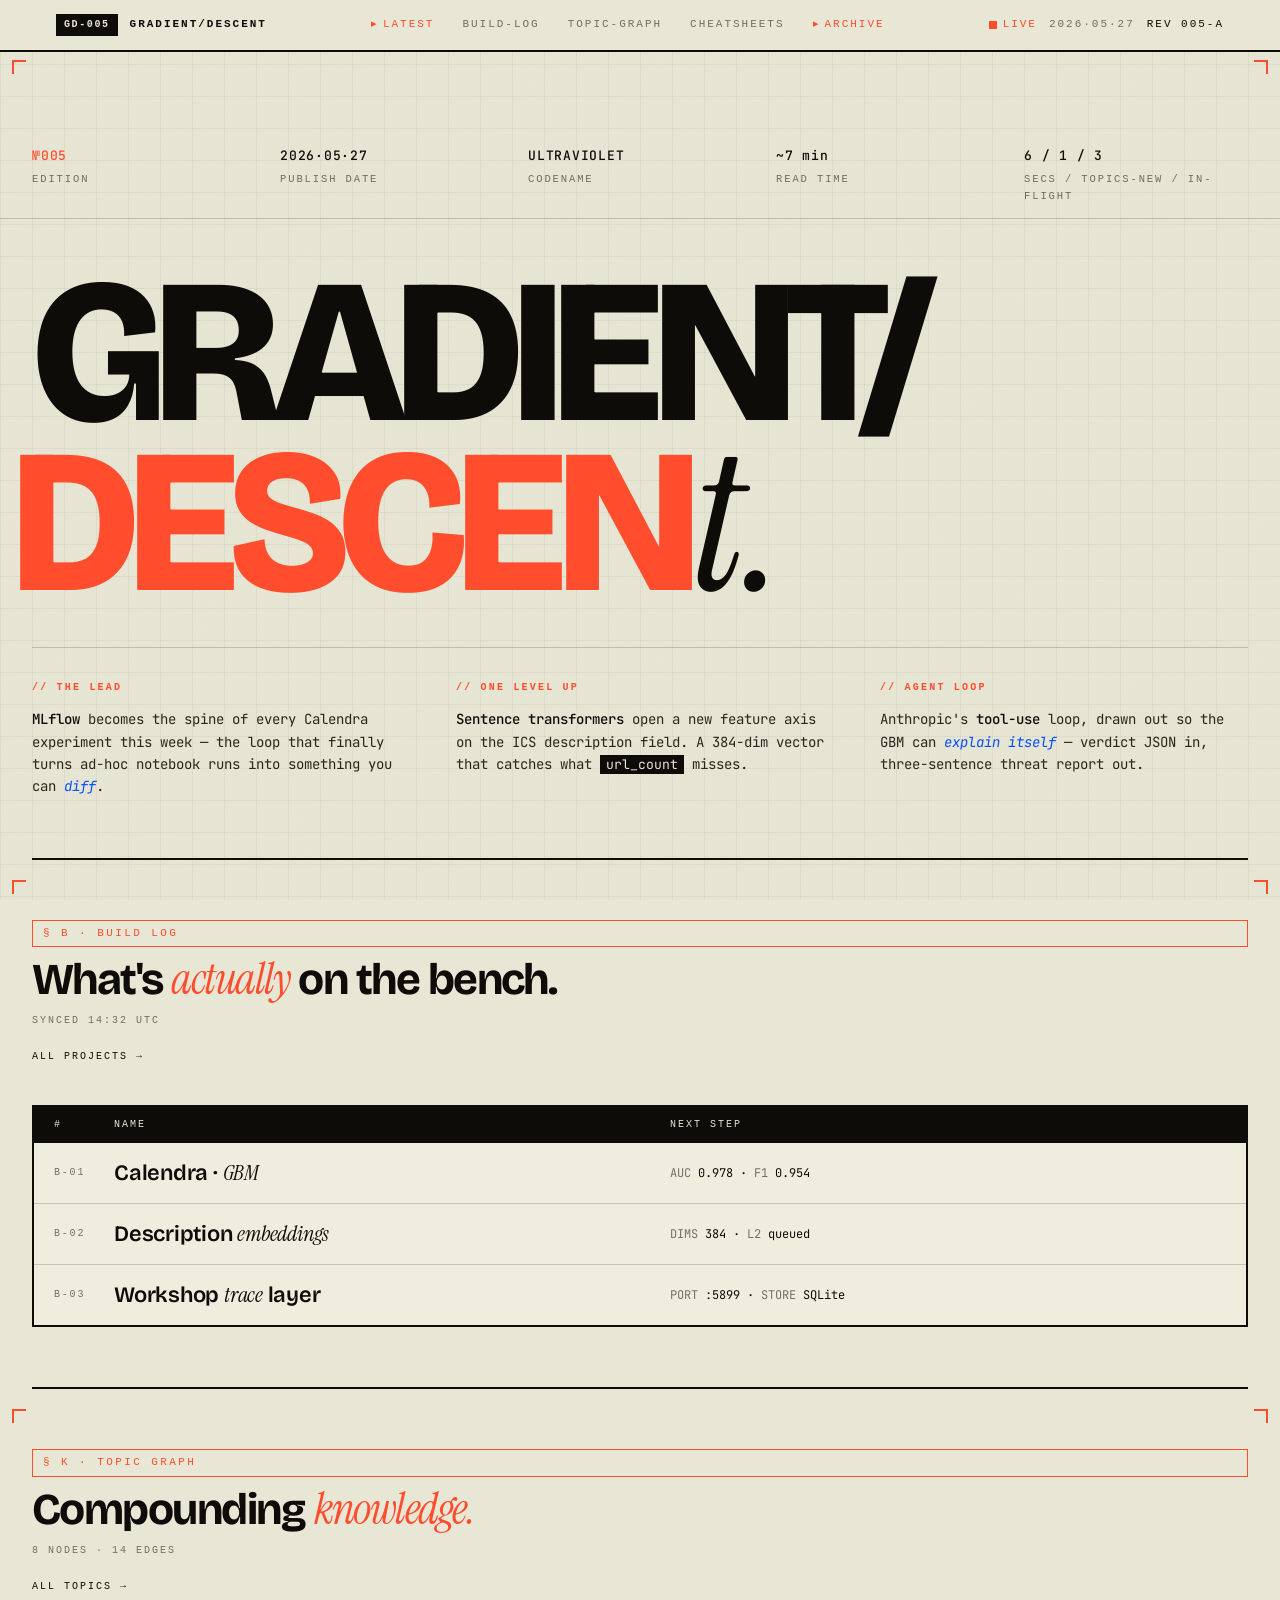
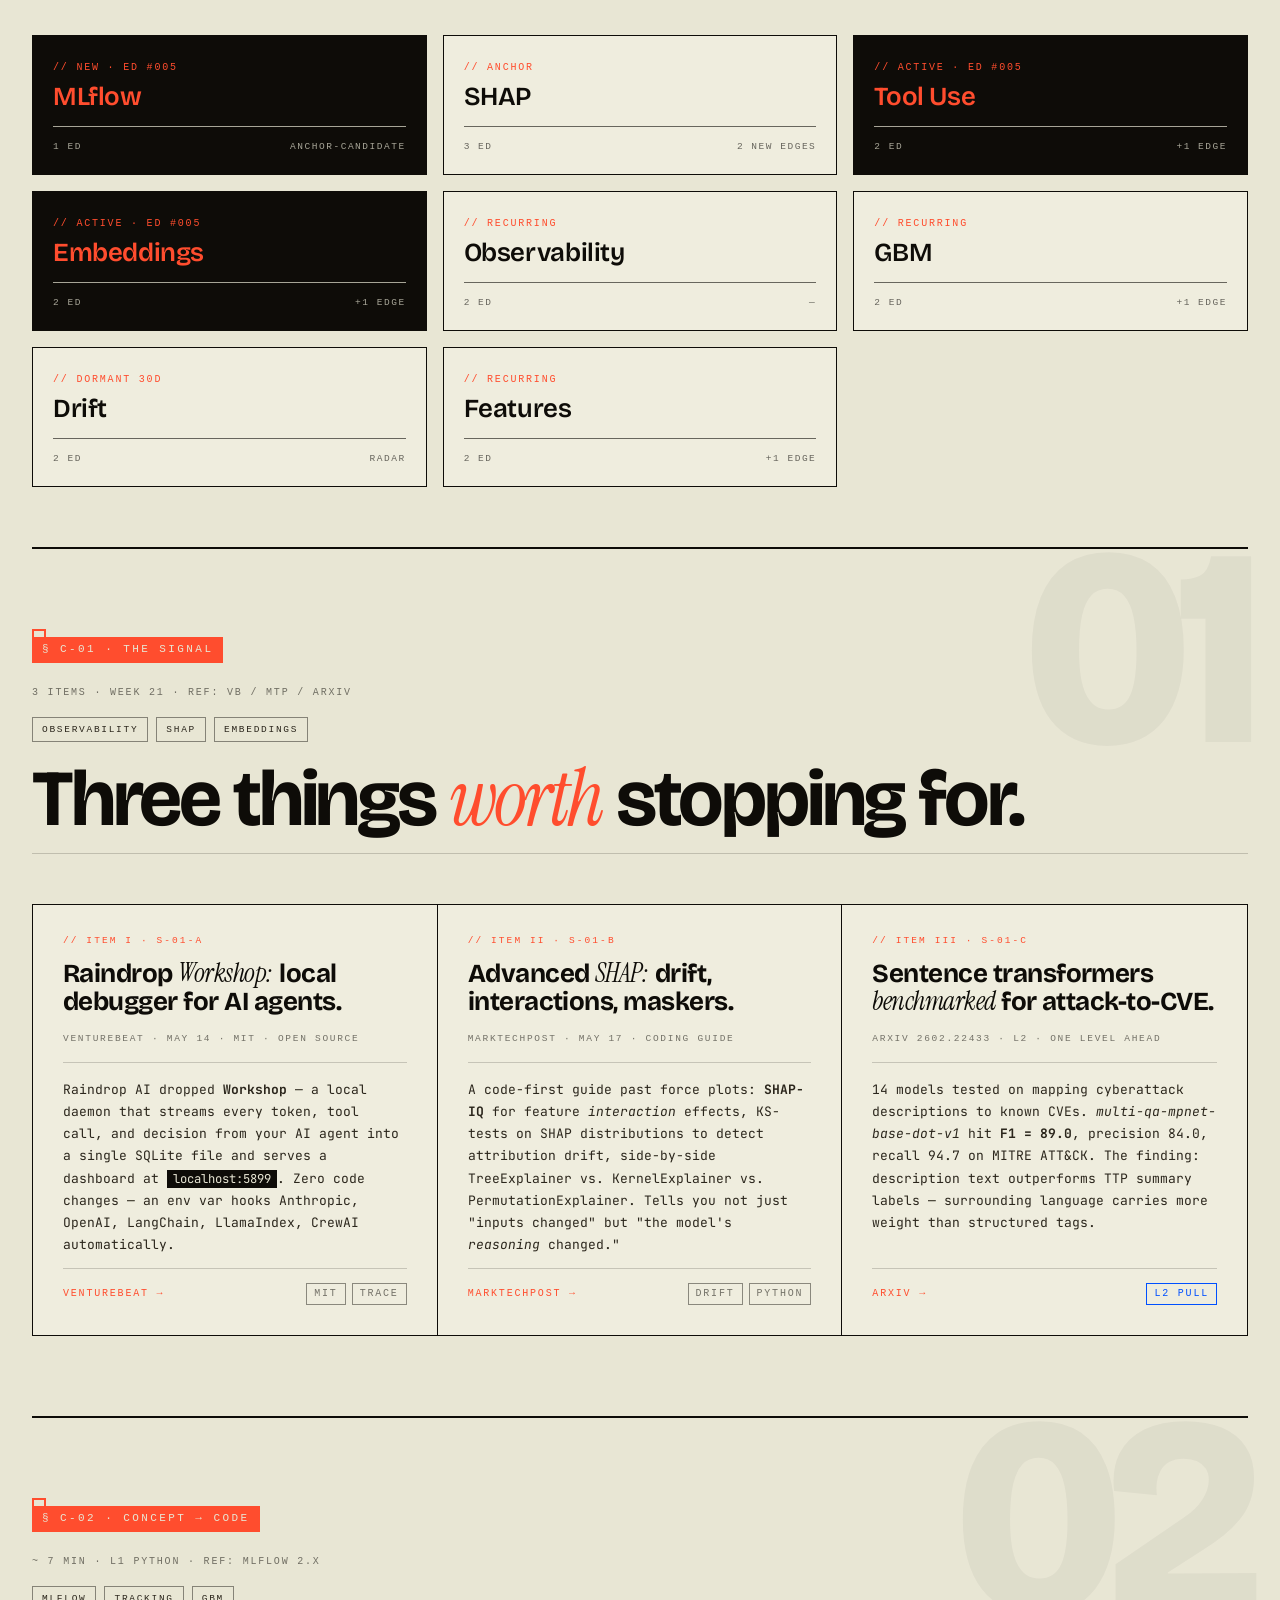
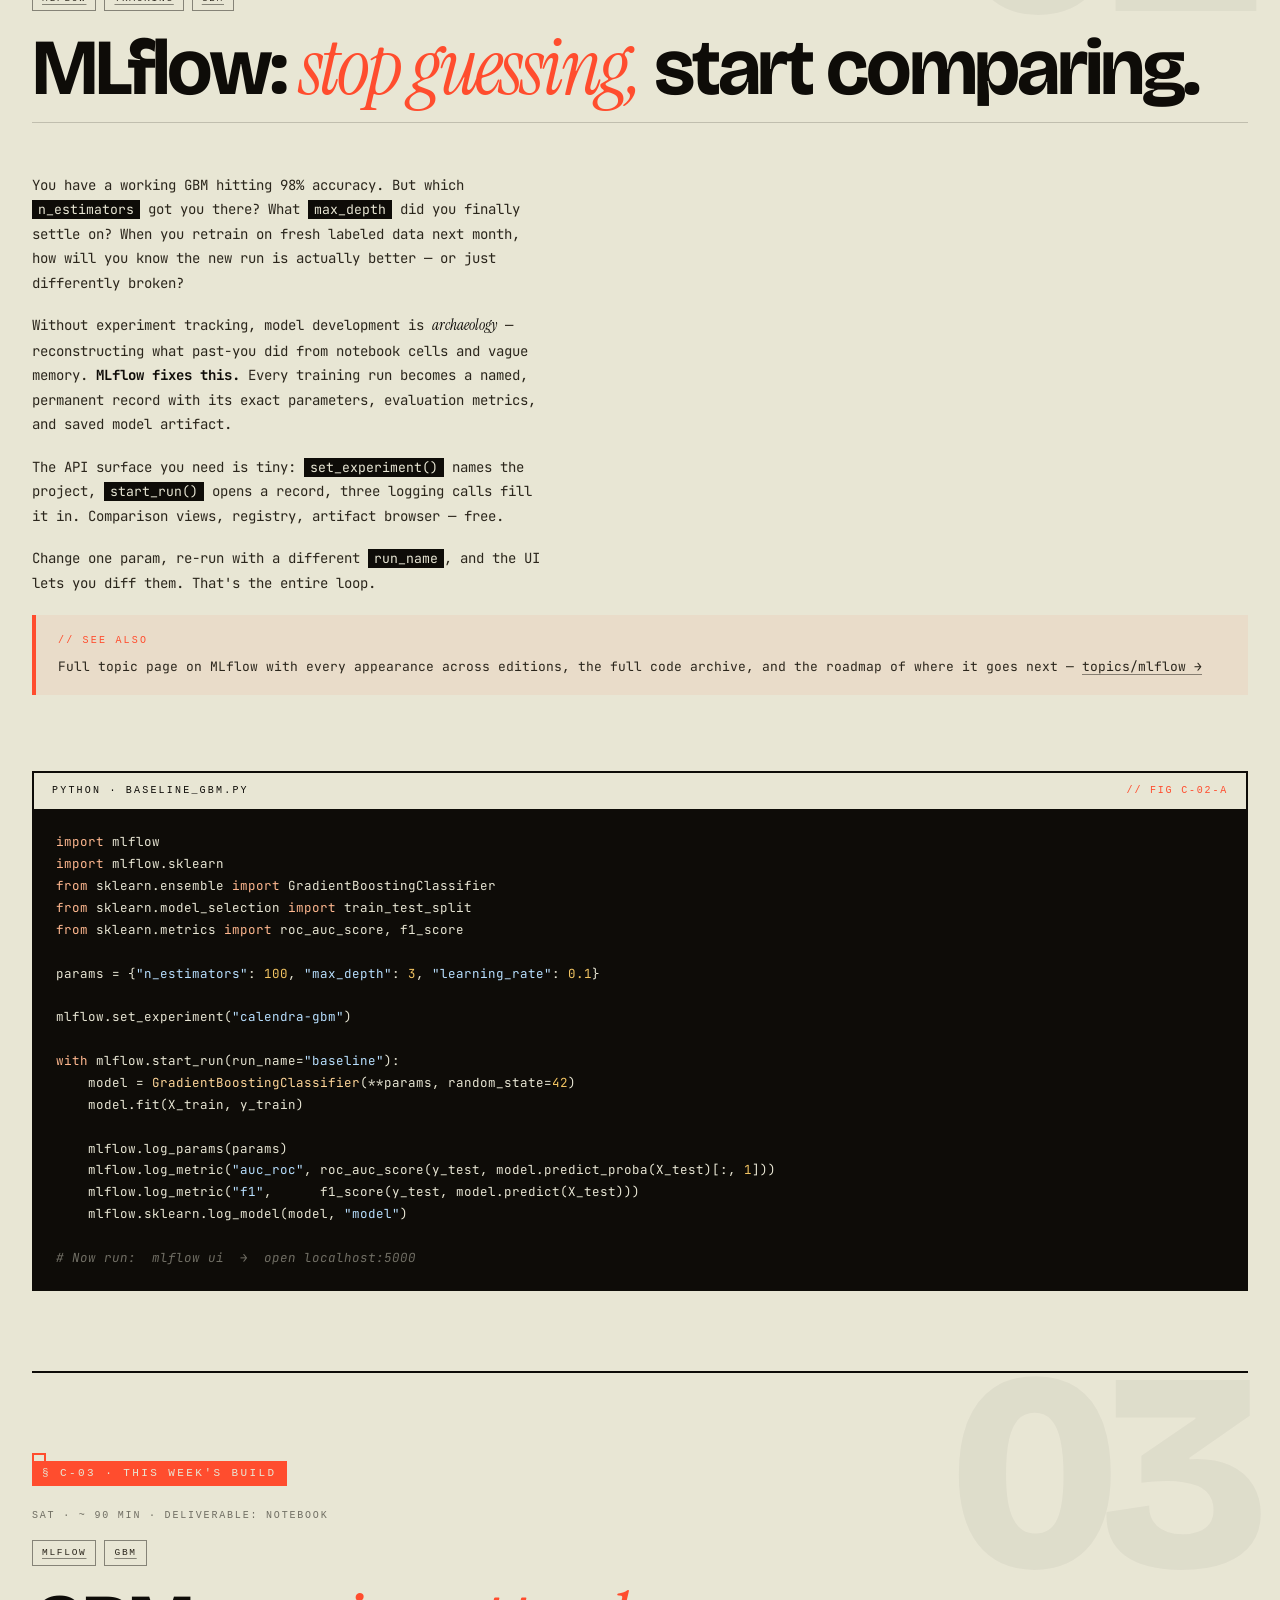
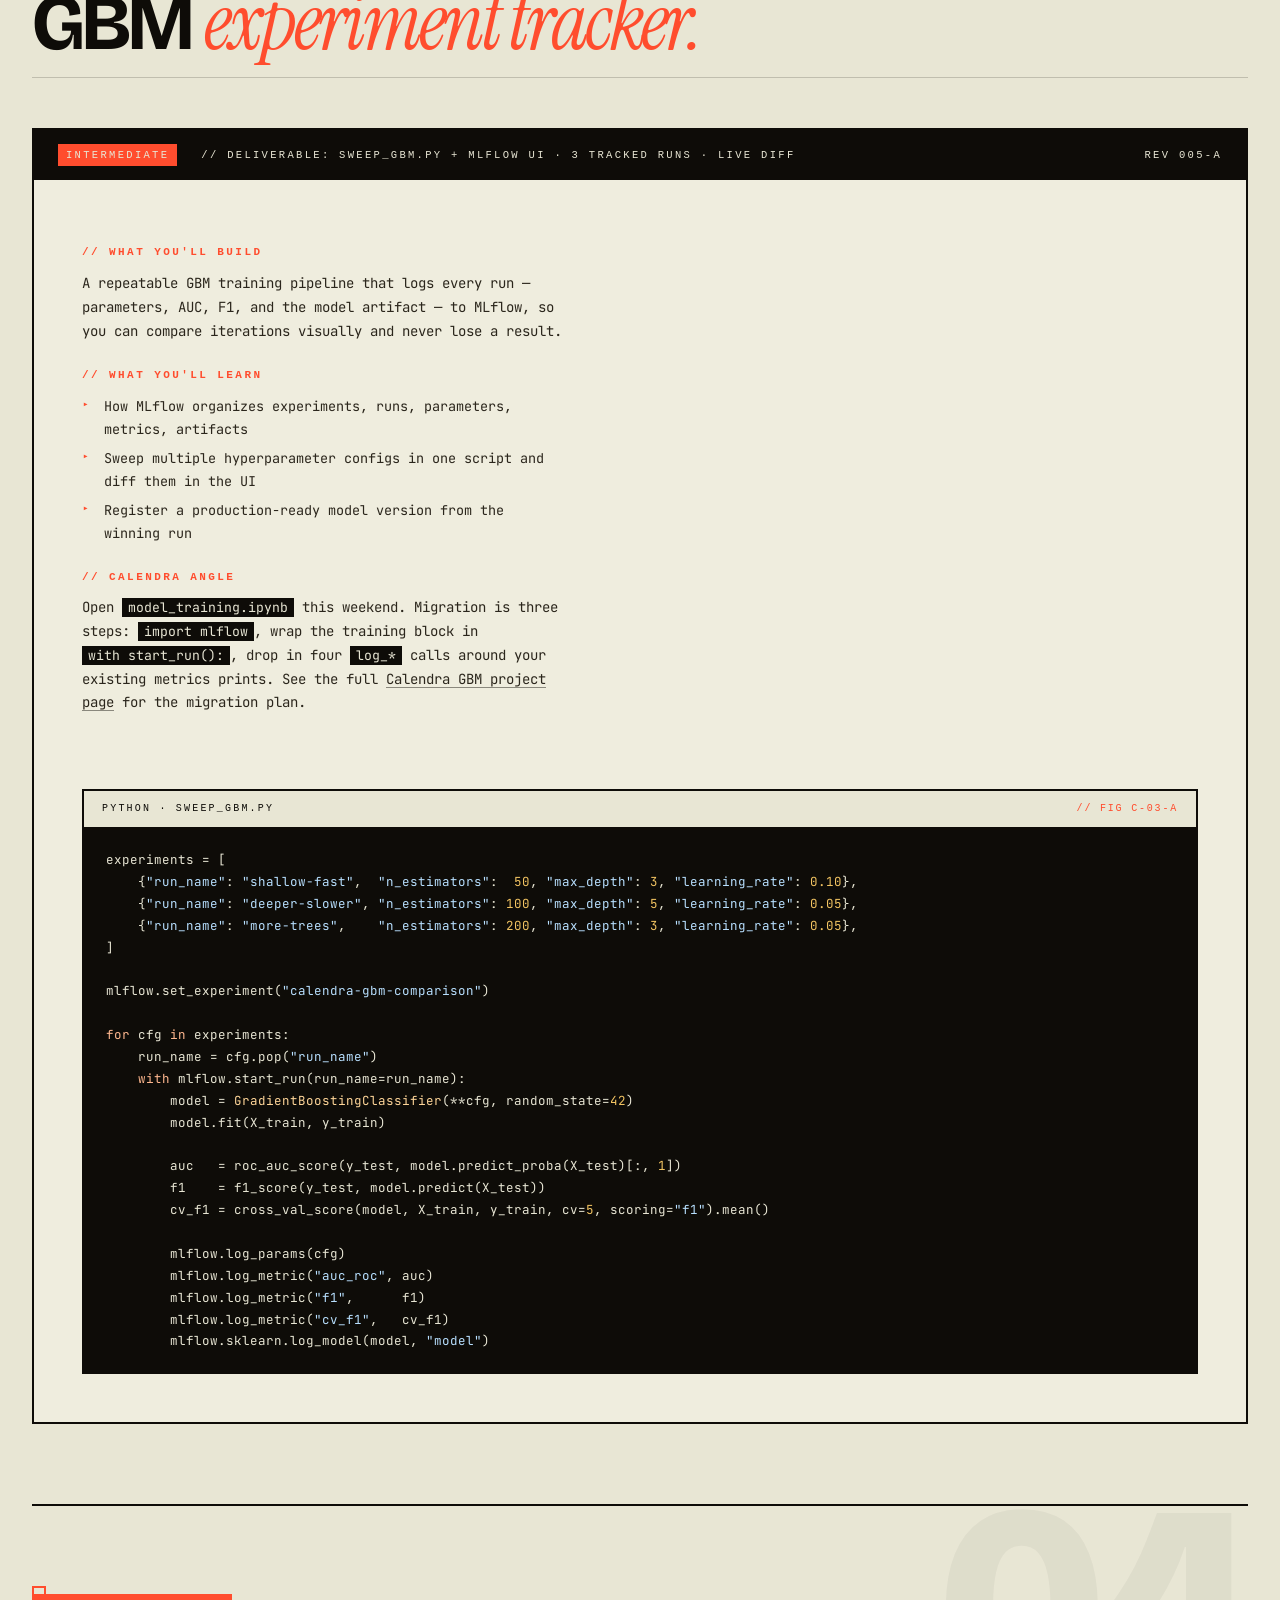
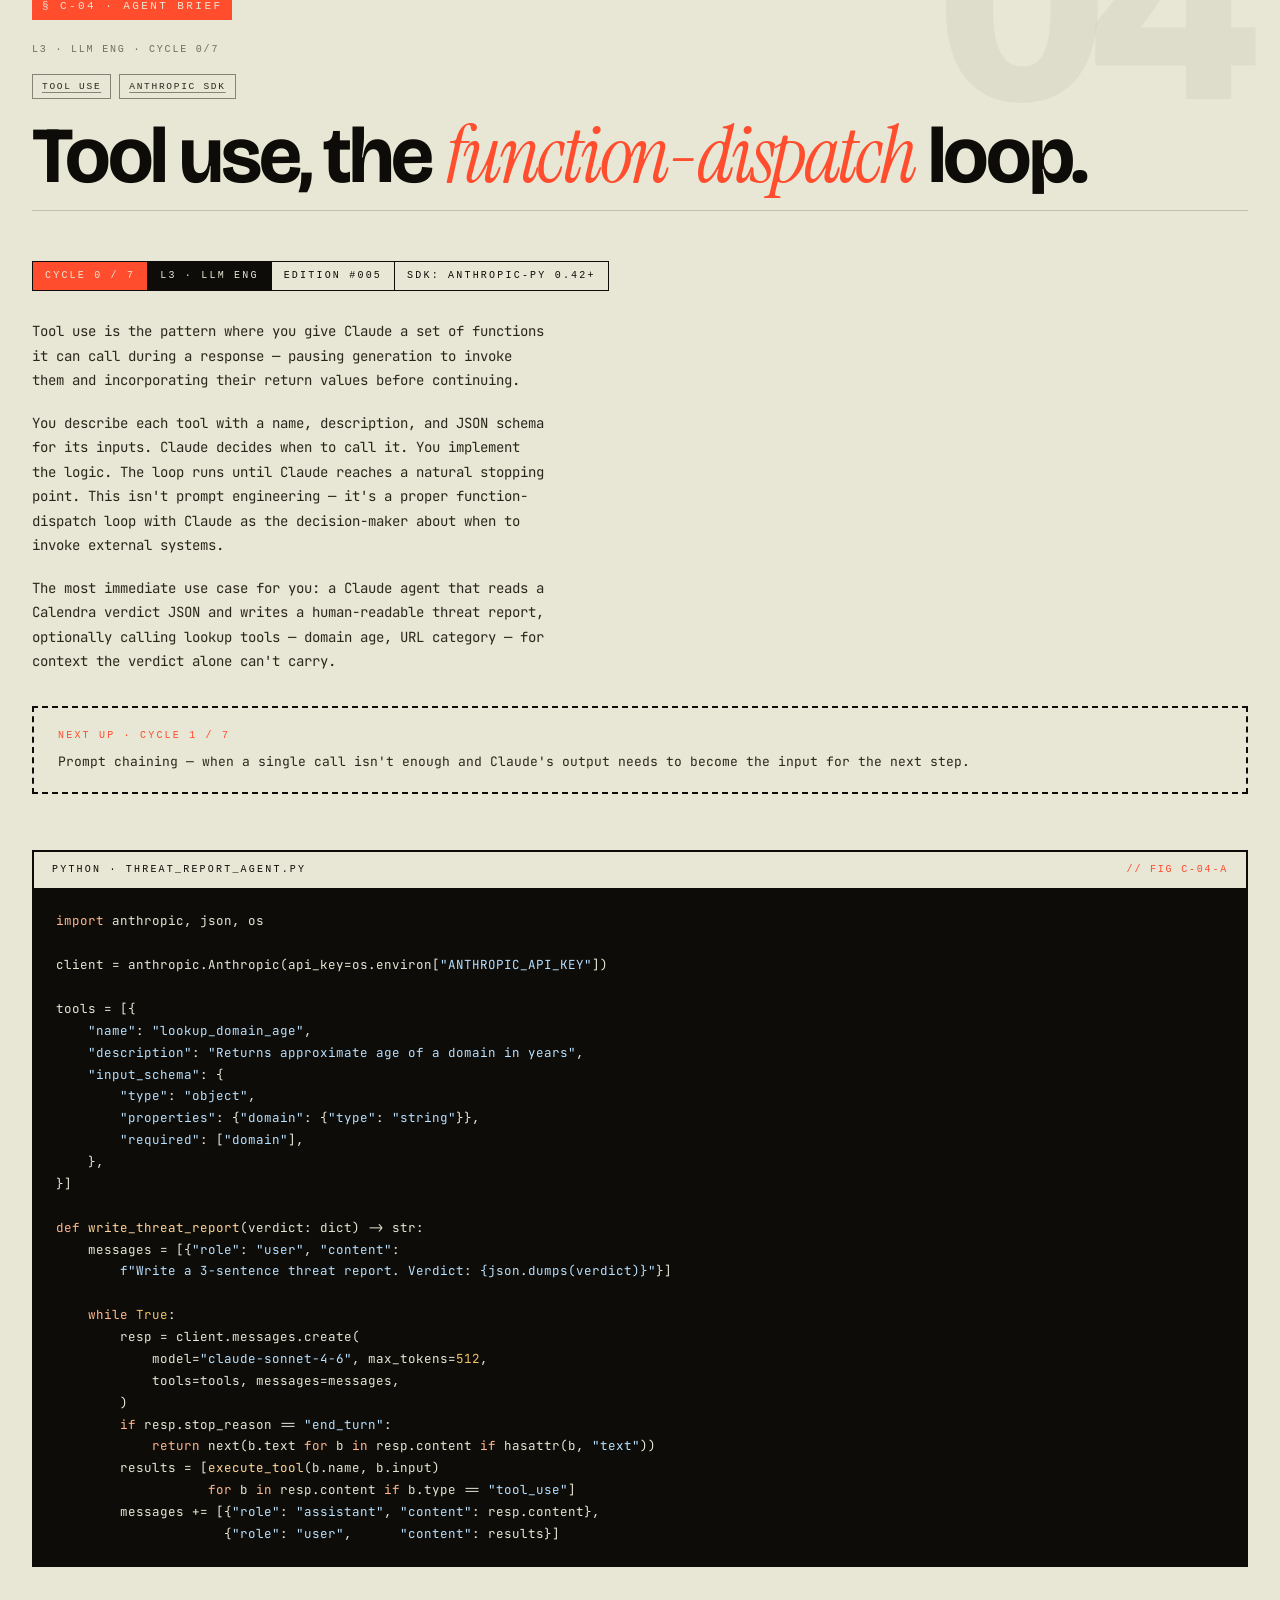
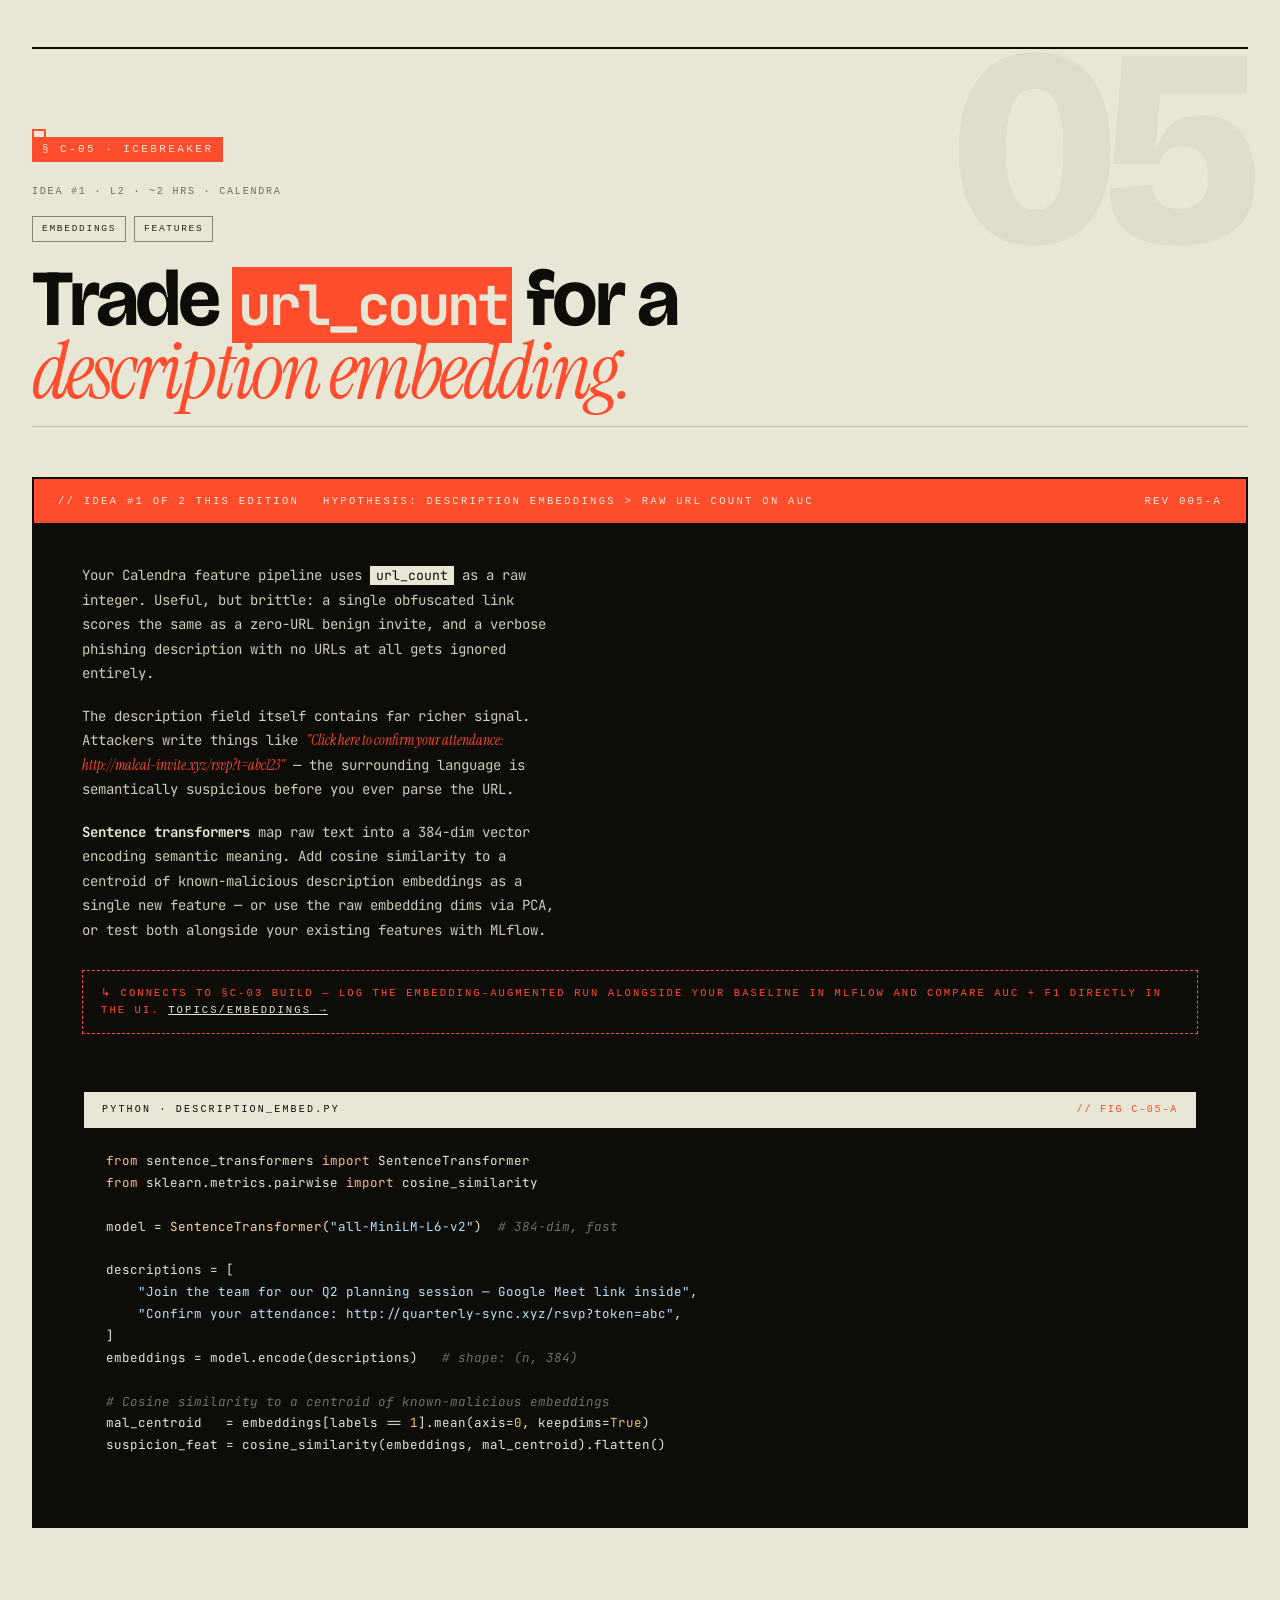
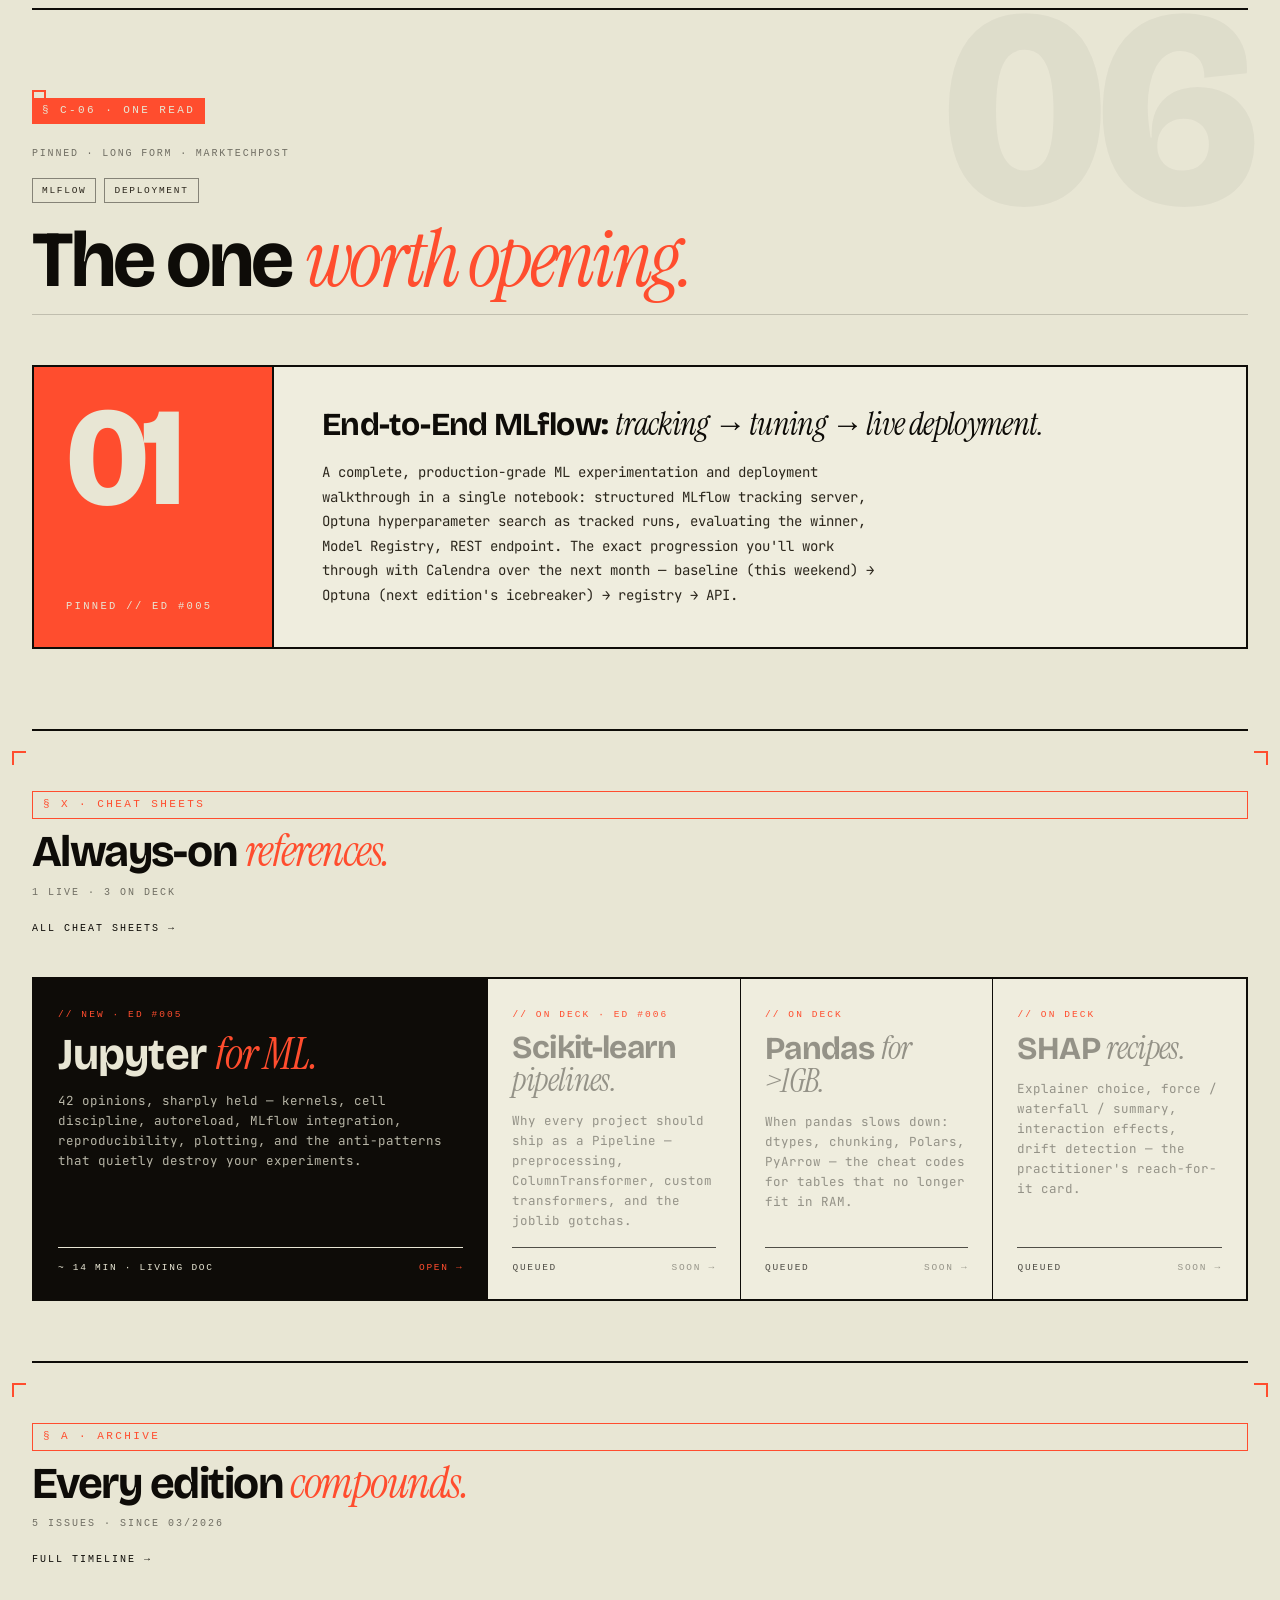
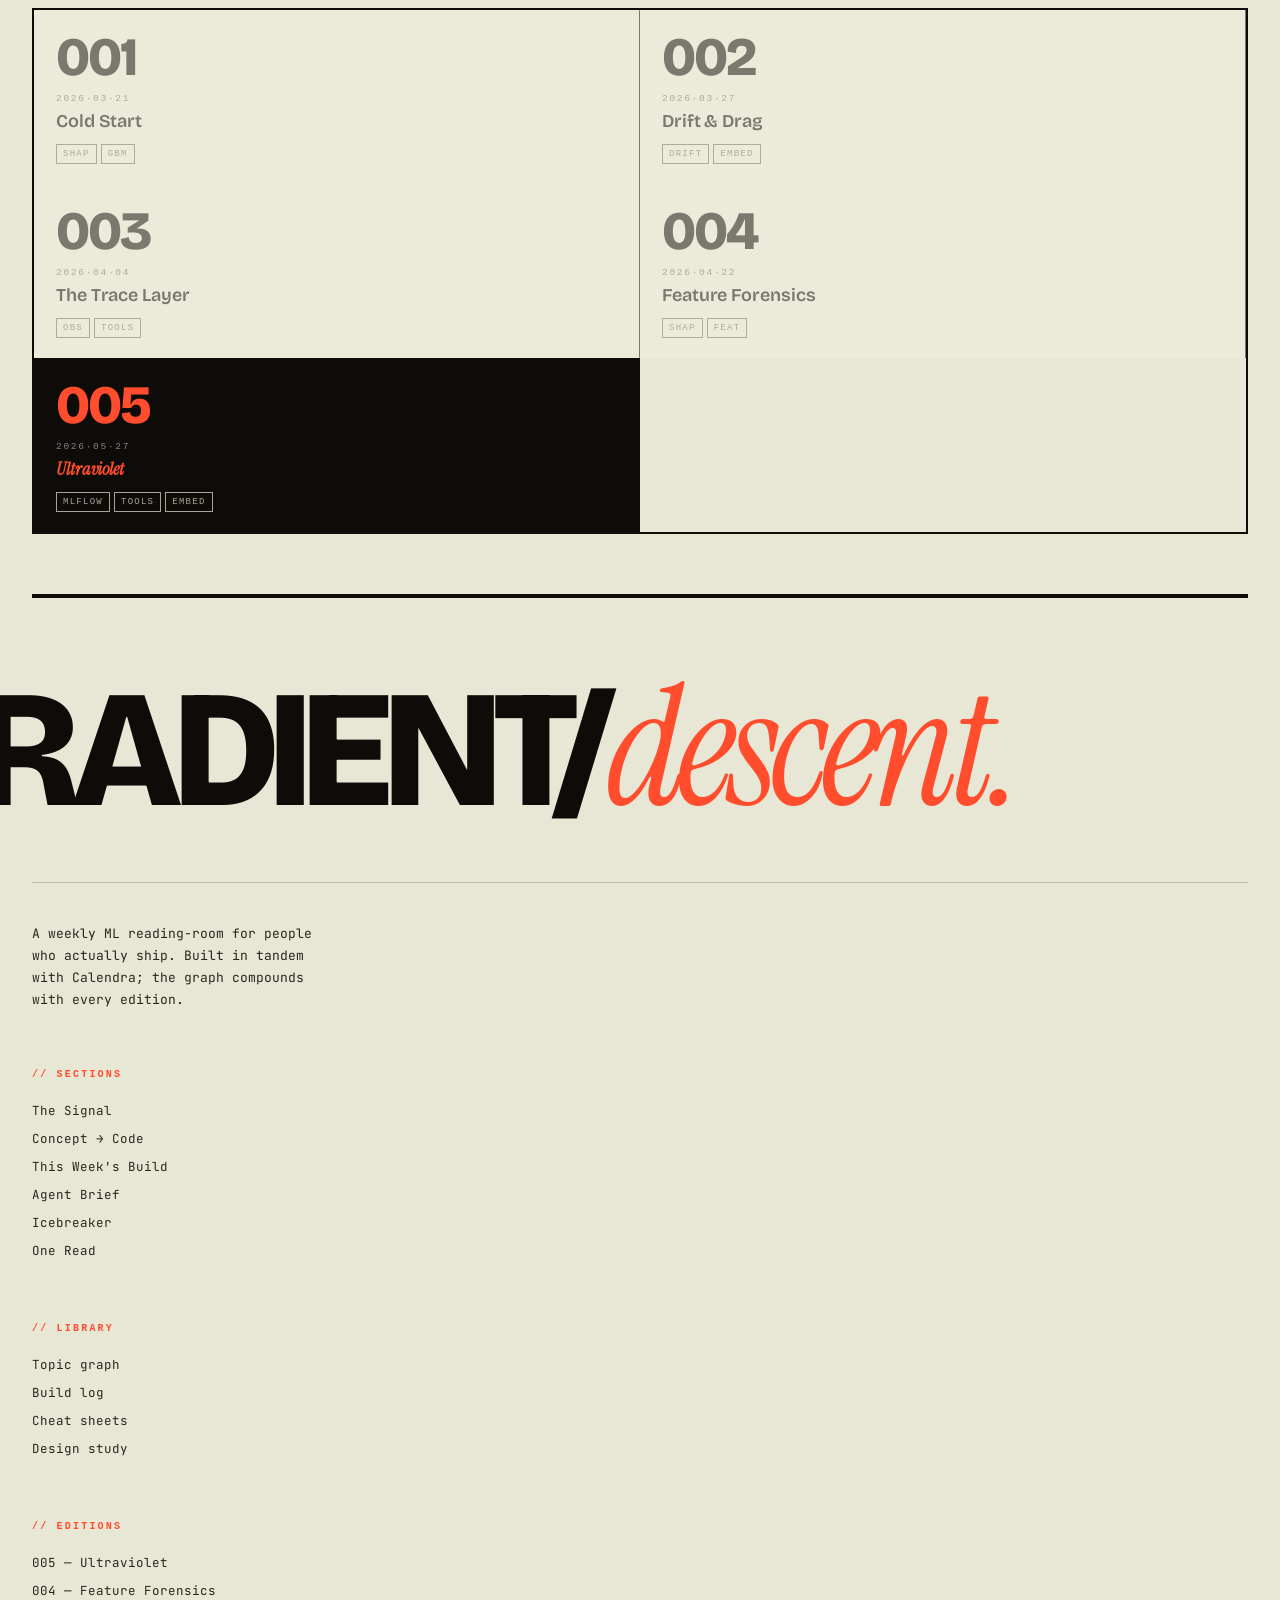
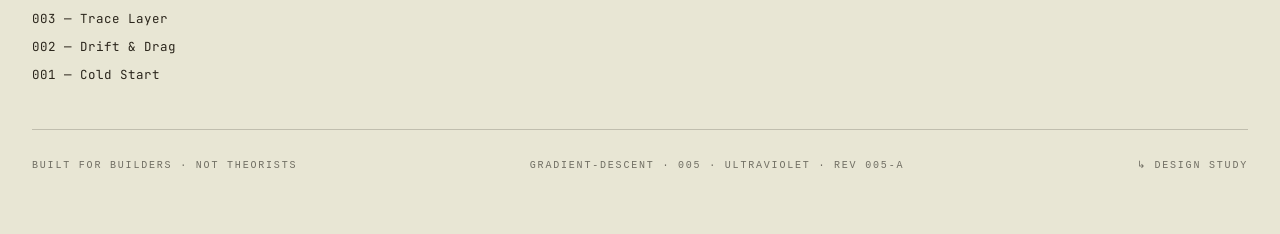
==== index.html @ 81016380 "init: GRID knowledge site — Edition #005" ====
<!DOCTYPE html>
<html lang="en">
<head>
  <meta charset="UTF-8">
  <meta name="viewport" content="width=device-width, initial-scale=1.0">
  <title>GRADIENT-DESCENT // 005 — Ultraviolet</title>
  <link rel="preconnect" href="https://fonts.googleapis.com">
  <link rel="preconnect" href="https://fonts.gstatic.com" crossorigin>
  <link href="https://fonts.googleapis.com/css2?family=Bricolage+Grotesque:opsz,wght@12..96,400..800&family=JetBrains+Mono:wght@400;500;700&family=Departure+Mono&family=Instrument+Serif:ital@0;1&display=swap" rel="stylesheet">
  <link rel="stylesheet" href="system.css">
  <style>
    /* ── page-specific: hero + a few unique components */
    .hero {
      position: relative;
      padding: 80px 0 60px;
      border-bottom: 2px solid var(--ink);
      overflow: visible;
    }
    .hero-meta-row {
      display: grid;
      grid-template-columns: repeat(5, 1fr);
      gap: 24px;
      padding: 14px 56px;
      font-family: var(--depmono);
      font-size: 10.5px;
      letter-spacing: 0.18em;
      text-transform: uppercase;
      color: var(--dim);
      border-bottom: 1px solid var(--line);
      margin: 0 -56px 50px;
    }
    .hero-meta-row .cell strong {
      display: block;
      color: var(--ink);
      font-family: var(--mono);
      font-weight: 500;
      font-size: 13px;
      letter-spacing: 0.06em;
      margin-bottom: 4px;
      text-transform: none;
    }
    .hero-meta-row .cell.hot strong { color: var(--hot); }

    .hero-display {
      position: relative;
      margin: 0 -120px 40px 0;
      overflow: visible;
    }
    .hero-display .line {
      font-family: var(--display);
      font-weight: 800;
      font-size: clamp(120px, 16vw, 280px);
      line-height: 0.82;
      letter-spacing: -0.05em;
      color: var(--ink);
      white-space: nowrap;
      will-change: transform;
    }
    .hero-display .l2 {
      color: var(--hot);
      margin-left: -20px;
    }
    .hero-display .l2 em {
      font-family: var(--serif);
      font-style: italic;
      font-weight: 300;
      letter-spacing: -0.02em;
      color: var(--ink);
    }
    .hero-deck {
      display: grid;
      grid-template-columns: 1fr 1fr 1fr;
      gap: 56px;
      padding-top: 32px;
      border-top: 1px solid var(--line);
    }
    .hero-deck .col {
      font-family: var(--mono);
      font-size: 14px;
      line-height: 1.6;
      color: var(--ink-2);
    }
    .hero-deck .col h4 {
      font-family: var(--depmono);
      font-size: 10px;
      letter-spacing: 0.22em;
      text-transform: uppercase;
      color: var(--hot);
      margin-bottom: 12px;
    }
    .hero-deck .col strong { color: var(--ink); font-weight: 500; }
    .hero-deck .col em { color: var(--blue); font-style: italic; }

    /* Signal sheet — 3 articles split */
    .signal-sheet {
      display: grid;
      grid-template-columns: repeat(3, 1fr);
      gap: 0;
      border: 1.5px solid var(--ink);
      background: var(--paper-3);
    }
    .signal-cell {
      padding: 28px 30px 30px;
      border-right: 1.5px solid var(--ink);
      display: flex;
      flex-direction: column;
      position: relative;
    }
    .signal-cell:last-child { border-right: 0; }
    .signal-cell .ix {
      font-family: var(--depmono);
      font-size: 9.5px;
      letter-spacing: 0.22em;
      color: var(--hot);
      text-transform: uppercase;
      margin-bottom: 12px;
    }
    .signal-cell h3 {
      font-family: var(--display);
      font-weight: 700;
      font-size: 26px;
      letter-spacing: -0.02em;
      line-height: 1.05;
      margin-bottom: 16px;
      text-wrap: balance;
    }
    .signal-cell h3 em { font-family: var(--serif); font-style: italic; font-weight: 300; }
    .signal-cell .meta-line {
      font-family: var(--depmono);
      font-size: 9.5px;
      letter-spacing: 0.18em;
      color: var(--dim);
      text-transform: uppercase;
      padding-bottom: 16px;
      margin-bottom: 16px;
      border-bottom: 1px solid var(--line);
    }
    .signal-cell p {
      font-family: var(--mono);
      font-size: 13px;
      line-height: 1.7;
      color: var(--ink-2);
      margin-bottom: 12px;
      flex: 1;
    }
    .signal-cell .ftr {
      display: flex;
      justify-content: space-between;
      align-items: center;
      padding-top: 14px;
      border-top: 1px solid var(--line);
      font-family: var(--depmono);
      font-size: 10px;
      letter-spacing: 0.18em;
      text-transform: uppercase;
    }
    .signal-cell .ftr .read { color: var(--hot); }
    .signal-cell .ftr .tags { display: flex; gap: 6px; }
    .signal-cell .ftr .tag { padding: 2px 7px; border: 1px solid var(--line-strong); color: var(--dim); }
    .signal-cell .ftr .tag.l2 { color: var(--blue); border-color: var(--blue); }

    /* Build card */
    .build {
      border: 2px solid var(--ink);
      background: var(--paper-3);
      position: relative;
    }
    .build-band {
      display: grid;
      grid-template-columns: auto 1fr auto;
      padding: 14px 24px;
      background: var(--ink);
      color: var(--paper);
      font-family: var(--depmono);
      font-size: 10.5px;
      letter-spacing: 0.22em;
      text-transform: uppercase;
      align-items: center;
      gap: 24px;
    }
    .build-band .diff {
      color: var(--paper);
      background: var(--hot);
      padding: 3px 8px;
    }
    .build-body { padding: 40px 48px 48px; }

    /* Icebreaker dark card */
    .ice {
      background: var(--ink);
      color: var(--paper);
      border: 2px solid var(--ink);
      position: relative;
    }
    .ice-band {
      padding: 14px 24px;
      background: var(--hot);
      color: var(--paper);
      font-family: var(--depmono);
      font-size: 10.5px;
      letter-spacing: 0.22em;
      text-transform: uppercase;
      display: grid;
      grid-template-columns: auto 1fr auto;
      gap: 24px;
      align-items: center;
    }
    .ice-body { padding: 40px 48px 48px; }
    .ice-body p {
      font-family: var(--mono);
      font-size: 14px;
      line-height: 1.75;
      color: rgba(232,230,212,0.88);
      max-width: 60ch;
      margin-bottom: 18px;
    }
    .ice-body p strong { color: var(--paper); }
    .ice-body p em { font-family: var(--serif); font-style: italic; color: var(--hot); }
    .ice-body code.inline { background: var(--paper); color: var(--ink); }
    .ice-body .connect {
      margin-top: 28px;
      padding: 14px 18px;
      border: 1.5px dashed var(--hot);
      font-family: var(--depmono);
      font-size: 10.5px;
      letter-spacing: 0.2em;
      text-transform: uppercase;
      color: var(--hot);
    }
    .ice-body .connect a { color: var(--paper); text-decoration: underline; }

    /* One read */
    .oneread {
      border: 2px solid var(--ink);
      background: var(--paper-3);
      display: grid;
      grid-template-columns: 240px 1fr;
      gap: 0;
    }
    .oneread .number {
      background: var(--hot);
      color: var(--paper);
      padding: 32px;
      display: flex;
      flex-direction: column;
      justify-content: space-between;
      border-right: 2px solid var(--ink);
    }
    .oneread .number .big {
      font-family: var(--display);
      font-weight: 800;
      font-size: 140px;
      line-height: 0.85;
      letter-spacing: -0.05em;
    }
    .oneread .number .lbl {
      font-family: var(--depmono);
      font-size: 10.5px;
      letter-spacing: 0.22em;
      text-transform: uppercase;
    }
    .oneread .content { padding: 40px 48px; }
    .oneread h3 {
      font-family: var(--display);
      font-weight: 700;
      font-size: 32px;
      letter-spacing: -0.02em;
      line-height: 1.1;
      margin-bottom: 18px;
    }
    .oneread h3 em { font-family: var(--serif); font-style: italic; font-weight: 300; }

    /* Cheatsheet panel — grid of cards */
    .cs-grid {
      display: grid;
      grid-template-columns: 1.8fr 1fr 1fr 1fr;
      gap: 0;
      border: 2px solid var(--ink);
    }
    .cs-card {
      padding: 28px 24px 24px;
      border-right: 1.5px solid var(--ink);
      background: var(--paper-3);
      display: flex;
      flex-direction: column;
      transition: background 0.2s;
      color: inherit;
      position: relative;
    }
    .cs-card:last-child { border-right: 0; }
    .cs-card:hover { background: var(--paper); }
    .cs-card.featured {
      background: var(--ink);
      color: var(--paper);
    }
    .cs-card.featured:hover { background: #1a1610; }
    .cs-card .ix {
      font-family: var(--depmono);
      font-size: 9.5px;
      letter-spacing: 0.22em;
      color: var(--hot);
      text-transform: uppercase;
      margin-bottom: 10px;
    }
    .cs-card h3 {
      font-family: var(--display);
      font-weight: 700;
      font-size: 32px;
      letter-spacing: -0.02em;
      line-height: 1.0;
      margin-bottom: 14px;
      flex-shrink: 0;
    }
    .cs-card.featured h3 { font-size: 44px; }
    .cs-card h3 em { font-family: var(--serif); font-style: italic; font-weight: 300; }
    .cs-card.featured h3 em { color: var(--hot); }
    .cs-card .blurb {
      font-family: var(--mono);
      font-size: 12.5px;
      line-height: 1.6;
      color: inherit;
      opacity: 0.78;
      margin-bottom: 16px;
      flex: 1;
    }
    .cs-card .row {
      display: flex;
      justify-content: space-between;
      align-items: center;
      font-family: var(--depmono);
      font-size: 9.5px;
      letter-spacing: 0.18em;
      text-transform: uppercase;
      padding-top: 12px;
      border-top: 1px solid currentColor;
      opacity: 0.7;
    }
    .cs-card.featured .row { opacity: 1; }
    .cs-card .row .go { color: var(--hot); }
    .cs-card.coming h3 { opacity: 0.4; }
    .cs-card.coming .blurb { opacity: 0.4; }
    .cs-card.coming .row .go { color: var(--dim); }
  </style>
</head>
<body>

  <nav class="top">
    <div class="nav-inner">
      <div class="nav-brand">
        <span class="hash">GD-005</span>
        <a href="index.html">GRADIENT/DESCENT</a>
      </div>
      <div class="nav-links">
        <a href="index.html" class="active">latest</a>
        <a href="projects/index.html">build-log</a>
        <a href="topics/index.html">topic-graph</a>
        <a href="cheatsheets/index.html">cheatsheets</a>
        <a href="#archive">archive</a>
      </div>
      <div class="nav-meta">
        <span class="live">LIVE</span>
        <span>2026·05·27</span>
        <span style="color: var(--ink);">REV 005-A</span>
      </div>
    </div>
  </nav>

  <main class="canvas" id="latest">

    <!-- HERO -->
    <section class="hero">
      <span class="cmark" style="top:8px; left:-20px;"></span>
      <span class="cmark tr" style="top:8px; right:-20px;"></span>

      <div class="hero-meta-row">
        <div class="cell hot"><strong>№005</strong>edition</div>
        <div class="cell"><strong>2026·05·27</strong>publish date</div>
        <div class="cell"><strong>ULTRAVIOLET</strong>codename</div>
        <div class="cell"><strong>~7 min</strong>read time</div>
        <div class="cell"><strong>6 / 1 / 3</strong>secs / topics-new / in-flight</div>
      </div>

      <div class="hero-display" id="kinetic">
        <div class="line l1">GRADIENT/</div>
        <div class="line l2">DESCEN<em>t.</em></div>
      </div>

      <div class="hero-deck">
        <div class="col">
          <h4>// THE LEAD</h4>
          <p><a href="topics/mlflow.html"><strong>MLflow</strong></a> becomes the spine of every Calendra experiment this week — the loop that finally turns ad-hoc notebook runs into something you can <em>diff</em>.</p>
        </div>
        <div class="col">
          <h4>// ONE LEVEL UP</h4>
          <p><a href="topics/embeddings.html"><strong>Sentence transformers</strong></a> open a new feature axis on the ICS description field. A 384-dim vector that catches what <code class="inline">url_count</code> misses.</p>
        </div>
        <div class="col">
          <h4>// AGENT LOOP</h4>
          <p>Anthropic's <a href="topics/tool-use.html"><strong>tool-use</strong></a> loop, drawn out so the GBM can <em>explain itself</em> — verdict JSON in, three-sentence threat report out.</p>
        </div>
      </div>
    </section>

    <!-- BUILD LOG -->
    <section class="panel" id="projects">
      <span class="cmark" style="top:20px; left:-20px;"></span>
      <span class="cmark tr" style="top:20px; right:-20px;"></span>

      <div class="panel-head">
        <span class="id">§ B · BUILD LOG</span>
        <h2>What's <em>actually</em> on the bench.</h2>
        <span class="ts">SYNCED 14:32 UTC</span>
        <span class="ref"><a href="projects/index.html">ALL PROJECTS →</a></span>
      </div>

      <div class="buildlog">
        <div class="buildlog-head">
          <span>#</span><span>name</span><span>next step</span><span>status</span><span>progress</span><span>metrics</span><span>touched</span>
        </div>

        <a class="buildlog-row" href="projects/calendra-gbm.html">
          <span class="idx">B-01</span>
          <div class="name">Calendra · <em>GBM</em></div>
          <div class="next-line">Add <b>MLflow tracking</b> · §C-02 this weekend</div>
          <span class="status training">TRAINING</span>
          <div class="barwrap"><span>72%</span><div class="bar"><i style="width:72%"></i></div></div>
          <div class="metrics"><span>AUC</span> 0.978 · <span>F1</span> 0.954</div>
          <div class="touch">2 days ago</div>
        </a>

        <a class="buildlog-row" href="projects/index.html">
          <span class="idx">B-02</span>
          <div class="name">Description <em>embeddings</em></div>
          <div class="next-line">Test <b>all-MiniLM-L6-v2</b> · §C-05 icebreaker</div>
          <span class="status experiment">EXPERIMENT</span>
          <div class="barwrap"><span>18%</span><div class="bar"><i style="width:18%"></i></div></div>
          <div class="metrics"><span>DIMS</span> 384 · <span>L2</span> queued</div>
          <div class="touch">spec draft</div>
        </a>

        <a class="buildlog-row" href="projects/index.html">
          <span class="idx">B-03</span>
          <div class="name">Workshop <em>trace</em> layer</div>
          <div class="next-line">Wire into <b>tool-use agent</b> · §C-04</div>
          <span class="status evaluating">EVALUATING</span>
          <div class="barwrap"><span>35%</span><div class="bar"><i style="width:35%"></i></div></div>
          <div class="metrics"><span>PORT</span> :5899 · <span>STORE</span> SQLite</div>
          <div class="touch">5 days ago</div>
        </a>
      </div>
    </section>

    <!-- TOPIC GRAPH -->
    <section class="panel" id="knowledge">
      <span class="cmark" style="top:20px; left:-20px;"></span>
      <span class="cmark tr" style="top:20px; right:-20px;"></span>

      <div class="panel-head">
        <span class="id">§ K · TOPIC GRAPH</span>
        <h2>Compounding <em>knowledge.</em></h2>
        <span class="ts">8 NODES · 14 EDGES</span>
        <span class="ref"><a href="topics/index.html">ALL TOPICS →</a></span>
      </div>

      <div class="topic-grid">
        <a class="topic-cell current" href="topics/mlflow.html">
          <div class="num">// NEW · ED #005</div>
          <h3>MLflow</h3>
          <div class="meta"><span>1 ED</span><span>ANCHOR-CANDIDATE</span></div>
        </a>
        <a class="topic-cell" href="topics/index.html">
          <div class="num">// ANCHOR</div>
          <h3>SHAP</h3>
          <div class="meta"><span>3 ED</span><span>2 NEW EDGES</span></div>
        </a>
        <a class="topic-cell current" href="topics/tool-use.html">
          <div class="num">// ACTIVE · ED #005</div>
          <h3>Tool Use</h3>
          <div class="meta"><span>2 ED</span><span>+1 EDGE</span></div>
        </a>
        <a class="topic-cell current" href="topics/embeddings.html">
          <div class="num">// ACTIVE · ED #005</div>
          <h3>Embeddings</h3>
          <div class="meta"><span>2 ED</span><span>+1 EDGE</span></div>
        </a>
        <a class="topic-cell" href="topics/index.html">
          <div class="num">// RECURRING</div>
          <h3>Observability</h3>
          <div class="meta"><span>2 ED</span><span>—</span></div>
        </a>
        <a class="topic-cell" href="topics/index.html">
          <div class="num">// RECURRING</div>
          <h3>GBM</h3>
          <div class="meta"><span>2 ED</span><span>+1 EDGE</span></div>
        </a>
        <a class="topic-cell" href="topics/index.html">
          <div class="num">// DORMANT 30d</div>
          <h3>Drift</h3>
          <div class="meta"><span>2 ED</span><span>radar</span></div>
        </a>
        <a class="topic-cell" href="topics/index.html">
          <div class="num">// RECURRING</div>
          <h3>Features</h3>
          <div class="meta"><span>2 ED</span><span>+1 EDGE</span></div>
        </a>
      </div>
    </section>

    <!-- ============== ARTICLE SECTIONS ============== -->

    <!-- 01 · SIGNAL -->
    <section class="secblock reveal" id="signal">
      <span class="cmark"></span><span class="cmark tr"></span>
      <span class="cmark bl"></span><span class="cmark br"></span>
      <div class="secblock-num-display">01</div>

      <div class="secblock-head">
        <div class="secblock-meta">
          <span class="id">§ C-01 · THE SIGNAL</span>
          <div class="ref">3 ITEMS · WEEK 21 · REF: VB / MTP / ARXIV</div>
          <div class="secblock-topics">
            <a class="topic-chip" href="topics/index.html">Observability</a>
            <a class="topic-chip" href="topics/index.html">SHAP</a>
            <a class="topic-chip" href="topics/embeddings.html">Embeddings</a>
          </div>
        </div>
        <h2>Three things <em>worth</em> stopping for.</h2>
      </div>

      <div class="signal-sheet">
        <article class="signal-cell">
          <div class="ix">// item i · S-01-A</div>
          <h3>Raindrop <em>Workshop:</em> local debugger for AI agents.</h3>
          <div class="meta-line">VENTUREBEAT · MAY 14 · MIT · OPEN SOURCE</div>
          <p>Raindrop AI dropped <strong>Workshop</strong> — a local daemon that streams every token, tool call, and decision from your AI agent into a single SQLite file and serves a dashboard at <code class="inline">localhost:5899</code>. Zero code changes — an env var hooks Anthropic, OpenAI, LangChain, LlamaIndex, CrewAI automatically.</p>
          <div class="ftr">
            <a href="https://venturebeat.com/technology/developers-can-now-debug-and-evaluate-ai-agents-locally-with-raindrops-open-source-tool-workshop" class="read">VENTUREBEAT →</a>
            <div class="tags"><span class="tag">MIT</span><span class="tag">TRACE</span></div>
          </div>
        </article>

        <article class="signal-cell">
          <div class="ix">// item ii · S-01-B</div>
          <h3>Advanced <em>SHAP:</em> drift, interactions, maskers.</h3>
          <div class="meta-line">MARKTECHPOST · MAY 17 · CODING GUIDE</div>
          <p>A code-first guide past force plots: <strong>SHAP-IQ</strong> for feature <em>interaction</em> effects, KS-tests on SHAP distributions to detect attribution drift, side-by-side TreeExplainer vs. KernelExplainer vs. PermutationExplainer. Tells you not just "inputs changed" but "the model's <em>reasoning</em> changed."</p>
          <div class="ftr">
            <a href="https://www.marktechpost.com/2026/05/17/a-coding-guide-implementing-shap-explainability-workflows-with-explainer-comparisons-maskers-interactions-drift-and-black-box-models/" class="read">MARKTECHPOST →</a>
            <div class="tags"><span class="tag">DRIFT</span><span class="tag">PYTHON</span></div>
          </div>
        </article>

        <article class="signal-cell">
          <div class="ix">// item iii · S-01-C</div>
          <h3>Sentence transformers <em>benchmarked</em> for attack-to-CVE.</h3>
          <div class="meta-line">ARXIV 2602.22433 · L2 · ONE LEVEL AHEAD</div>
          <p>14 models tested on mapping cyberattack descriptions to known CVEs. <em>multi-qa-mpnet-base-dot-v1</em> hit <strong>F1 = 89.0</strong>, precision 84.0, recall 94.7 on MITRE ATT&amp;CK. The finding: description text outperforms TTP summary labels — surrounding language carries more weight than structured tags.</p>
          <div class="ftr">
            <a href="https://arxiv.org/abs/2602.22433" class="read">ARXIV →</a>
            <div class="tags"><span class="tag l2">L2 PULL</span></div>
          </div>
        </article>
      </div>
    </section>

    <!-- 02 · CONCEPT → CODE -->
    <section class="secblock reveal body" id="concept">
      <span class="cmark"></span><span class="cmark tr"></span>
      <span class="cmark bl"></span><span class="cmark br"></span>
      <div class="secblock-num-display">02</div>

      <div class="secblock-head">
        <div class="secblock-meta">
          <span class="id">§ C-02 · CONCEPT → CODE</span>
          <div class="ref">~ 7 MIN · L1 PYTHON · REF: MLflow 2.x</div>
          <div class="secblock-topics">
            <a class="topic-chip" href="topics/mlflow.html">MLflow</a>
            <a class="topic-chip" href="topics/mlflow.html">Tracking</a>
            <a class="topic-chip" href="topics/index.html">GBM</a>
          </div>
        </div>
        <h2>MLflow: <em>stop guessing,</em> start comparing.</h2>
      </div>

      <div class="twocol">
        <div>
          <p>You have a working GBM hitting 98% accuracy. But which <code class="inline">n_estimators</code> got you there? What <code class="inline">max_depth</code> did you finally settle on? When you retrain on fresh labeled data next month, how will you know the new run is actually better — or just differently broken?</p>
          <p>Without experiment tracking, model development is <em>archaeology</em> — reconstructing what past-you did from notebook cells and vague memory. <strong>MLflow fixes this.</strong> Every training run becomes a named, permanent record with its exact parameters, evaluation metrics, and saved model artifact.</p>
          <p>The API surface you need is tiny: <code class="inline">set_experiment()</code> names the project, <code class="inline">start_run()</code> opens a record, three logging calls fill it in. Comparison views, registry, artifact browser — free.</p>
          <p>Change one param, re-run with a different <code class="inline">run_name</code>, and the UI lets you diff them. That's the entire loop.</p>

          <div class="callout">
            <span class="lbl">// see also</span>
            Full topic page on MLflow with every appearance across editions, the full code archive, and the roadmap of where it goes next — <a href="topics/mlflow.html">topics/mlflow →</a>
          </div>
        </div>

        <div class="code">
          <div class="code-head">
            <span class="lang">python · baseline_gbm.py</span>
            <span class="id">// FIG C-02-α</span>
          </div>
<pre><span class="k">import</span> mlflow
<span class="k">import</span> mlflow.sklearn
<span class="k">from</span> sklearn.ensemble <span class="k">import</span> GradientBoostingClassifier
<span class="k">from</span> sklearn.model_selection <span class="k">import</span> train_test_split
<span class="k">from</span> sklearn.metrics <span class="k">import</span> roc_auc_score, f1_score

params = {<span class="s">"n_estimators"</span>: <span class="n">100</span>, <span class="s">"max_depth"</span>: <span class="n">3</span>, <span class="s">"learning_rate"</span>: <span class="n">0.1</span>}

mlflow.set_experiment(<span class="s">"calendra-gbm"</span>)

<span class="k">with</span> mlflow.start_run(run_name=<span class="s">"baseline"</span>):
    model = <span class="f">GradientBoostingClassifier</span>(**params, random_state=<span class="n">42</span>)
    model.fit(X_train, y_train)

    mlflow.log_params(params)
    mlflow.log_metric(<span class="s">"auc_roc"</span>, roc_auc_score(y_test, model.predict_proba(X_test)[:, <span class="n">1</span>]))
    mlflow.log_metric(<span class="s">"f1"</span>,      f1_score(y_test, model.predict(X_test)))
    mlflow.sklearn.log_model(model, <span class="s">"model"</span>)

<span class="c"># Now run:  mlflow ui  →  open localhost:5000</span></pre>
        </div>
      </div>
    </section>

    <!-- 03 · BUILD -->
    <section class="secblock reveal body" id="build">
      <span class="cmark"></span><span class="cmark tr"></span>
      <span class="cmark bl"></span><span class="cmark br"></span>
      <div class="secblock-num-display">03</div>

      <div class="secblock-head">
        <div class="secblock-meta">
          <span class="id">§ C-03 · THIS WEEK'S BUILD</span>
          <div class="ref">SAT · ~ 90 MIN · DELIVERABLE: NOTEBOOK</div>
          <div class="secblock-topics">
            <a class="topic-chip" href="topics/mlflow.html">MLflow</a>
            <a class="topic-chip" href="topics/index.html">GBM</a>
          </div>
        </div>
        <h2>GBM <em>experiment tracker.</em></h2>
      </div>

      <div class="build">
        <div class="build-band">
          <span class="diff">INTERMEDIATE</span>
          <span>// DELIVERABLE: SWEEP_GBM.PY + MLFLOW UI · 3 TRACKED RUNS · LIVE DIFF</span>
          <span>REV 005-A</span>
        </div>

        <div class="build-body">
          <div class="twocol">
            <div class="prose">
              <h4>// WHAT YOU'LL BUILD</h4>
              <p style="font-family:var(--mono); font-size:14px; line-height:1.7; color:var(--ink-2); max-width:60ch;">A repeatable GBM training pipeline that logs every run — parameters, AUC, F1, and the model artifact — to MLflow, so you can compare iterations visually and never lose a result.</p>

              <h4>// WHAT YOU'LL LEARN</h4>
              <ul>
                <li>How MLflow organizes experiments, runs, parameters, metrics, artifacts</li>
                <li>Sweep multiple hyperparameter configs in one script and diff them in the UI</li>
                <li>Register a production-ready model version from the winning run</li>
              </ul>

              <h4>// CALENDRA ANGLE</h4>
              <p style="font-family:var(--mono); font-size:14px; line-height:1.7; color:var(--ink-2); max-width:60ch;">Open <code class="inline">model_training.ipynb</code> this weekend. Migration is three steps: <code class="inline">import mlflow</code>, wrap the training block in <code class="inline">with start_run():</code>, drop in four <code class="inline">log_*</code> calls around your existing metrics prints. See the full <a href="projects/calendra-gbm.html">Calendra GBM project page</a> for the migration plan.</p>
            </div>

            <div class="code">
              <div class="code-head">
                <span class="lang">python · sweep_gbm.py</span>
                <span class="id">// FIG C-03-α</span>
              </div>
<pre>experiments = [
    {<span class="s">"run_name"</span>: <span class="s">"shallow-fast"</span>,  <span class="s">"n_estimators"</span>:  <span class="n">50</span>, <span class="s">"max_depth"</span>: <span class="n">3</span>, <span class="s">"learning_rate"</span>: <span class="n">0.10</span>},
    {<span class="s">"run_name"</span>: <span class="s">"deeper-slower"</span>, <span class="s">"n_estimators"</span>: <span class="n">100</span>, <span class="s">"max_depth"</span>: <span class="n">5</span>, <span class="s">"learning_rate"</span>: <span class="n">0.05</span>},
    {<span class="s">"run_name"</span>: <span class="s">"more-trees"</span>,    <span class="s">"n_estimators"</span>: <span class="n">200</span>, <span class="s">"max_depth"</span>: <span class="n">3</span>, <span class="s">"learning_rate"</span>: <span class="n">0.05</span>},
]

mlflow.set_experiment(<span class="s">"calendra-gbm-comparison"</span>)

<span class="k">for</span> cfg <span class="k">in</span> experiments:
    run_name = cfg.pop(<span class="s">"run_name"</span>)
    <span class="k">with</span> mlflow.start_run(run_name=run_name):
        model = <span class="f">GradientBoostingClassifier</span>(**cfg, random_state=<span class="n">42</span>)
        model.fit(X_train, y_train)

        auc   = roc_auc_score(y_test, model.predict_proba(X_test)[:, <span class="n">1</span>])
        f1    = f1_score(y_test, model.predict(X_test))
        cv_f1 = cross_val_score(model, X_train, y_train, cv=<span class="n">5</span>, scoring=<span class="s">"f1"</span>).mean()

        mlflow.log_params(cfg)
        mlflow.log_metric(<span class="s">"auc_roc"</span>, auc)
        mlflow.log_metric(<span class="s">"f1"</span>,      f1)
        mlflow.log_metric(<span class="s">"cv_f1"</span>,   cv_f1)
        mlflow.sklearn.log_model(model, <span class="s">"model"</span>)</pre>
            </div>
          </div>
        </div>
      </div>
    </section>

    <!-- 04 · AGENT BRIEF -->
    <section class="secblock reveal body" id="agent">
      <span class="cmark"></span><span class="cmark tr"></span>
      <span class="cmark bl"></span><span class="cmark br"></span>
      <div class="secblock-num-display">04</div>

      <div class="secblock-head">
        <div class="secblock-meta">
          <span class="id">§ C-04 · AGENT BRIEF</span>
          <div class="ref">L3 · LLM ENG · CYCLE 0/7</div>
          <div class="secblock-topics">
            <a class="topic-chip" href="topics/tool-use.html">Tool Use</a>
            <a class="topic-chip" href="topics/tool-use.html">Anthropic SDK</a>
          </div>
        </div>
        <h2>Tool use, the <em>function-dispatch</em> loop.</h2>
      </div>

      <div class="agent-meta-strip">
        <span class="hot">CYCLE 0 / 7</span>
        <span class="ink">L3 · LLM ENG</span>
        <span>EDITION #005</span>
        <span>SDK: anthropic-py 0.42+</span>
      </div>

      <div class="twocol">
        <div>
          <p>Tool use is the pattern where you give Claude a set of functions it can call during a response — pausing generation to invoke them and incorporating their return values before continuing.</p>
          <p>You describe each tool with a name, description, and JSON schema for its inputs. Claude decides when to call it. You implement the logic. The loop runs until Claude reaches a natural stopping point. This isn't prompt engineering — it's a proper function-dispatch loop with Claude as the decision-maker about when to invoke external systems.</p>
          <p>The most immediate use case for you: a Claude agent that reads a Calendra verdict JSON and writes a human-readable threat report, optionally calling lookup tools — domain age, URL category — for context the verdict alone can't carry.</p>

          <div class="next-up">
            <span class="lbl">NEXT UP · CYCLE 1 / 7</span>
            Prompt chaining — when a single call isn't enough and Claude's output needs to become the input for the next step.
          </div>
        </div>

        <div class="code">
          <div class="code-head">
            <span class="lang">python · threat_report_agent.py</span>
            <span class="id">// FIG C-04-α</span>
          </div>
<pre><span class="k">import</span> anthropic, json, os

client = anthropic.Anthropic(api_key=os.environ[<span class="s">"ANTHROPIC_API_KEY"</span>])

tools = [{
    <span class="s">"name"</span>: <span class="s">"lookup_domain_age"</span>,
    <span class="s">"description"</span>: <span class="s">"Returns approximate age of a domain in years"</span>,
    <span class="s">"input_schema"</span>: {
        <span class="s">"type"</span>: <span class="s">"object"</span>,
        <span class="s">"properties"</span>: {<span class="s">"domain"</span>: {<span class="s">"type"</span>: <span class="s">"string"</span>}},
        <span class="s">"required"</span>: [<span class="s">"domain"</span>],
    },
}]

<span class="k">def</span> <span class="f">write_threat_report</span>(verdict: dict) -> str:
    messages = [{<span class="s">"role"</span>: <span class="s">"user"</span>, <span class="s">"content"</span>:
        <span class="s">f"Write a 3-sentence threat report. Verdict: {json.dumps(verdict)}"</span>}]

    <span class="k">while</span> <span class="n">True</span>:
        resp = client.messages.create(
            model=<span class="s">"claude-sonnet-4-6"</span>, max_tokens=<span class="n">512</span>,
            tools=tools, messages=messages,
        )
        <span class="k">if</span> resp.stop_reason == <span class="s">"end_turn"</span>:
            <span class="k">return</span> next(b.text <span class="k">for</span> b <span class="k">in</span> resp.content <span class="k">if</span> hasattr(b, <span class="s">"text"</span>))
        results = [<span class="f">execute_tool</span>(b.name, b.input)
                   <span class="k">for</span> b <span class="k">in</span> resp.content <span class="k">if</span> b.type == <span class="s">"tool_use"</span>]
        messages += [{<span class="s">"role"</span>: <span class="s">"assistant"</span>, <span class="s">"content"</span>: resp.content},
                     {<span class="s">"role"</span>: <span class="s">"user"</span>,      <span class="s">"content"</span>: results}]</pre>
        </div>
      </div>
    </section>

    <!-- 05 · ICEBREAKER -->
    <section class="secblock reveal" id="icebreaker">
      <span class="cmark"></span><span class="cmark tr"></span>
      <span class="cmark bl"></span><span class="cmark br"></span>
      <div class="secblock-num-display">05</div>

      <div class="secblock-head">
        <div class="secblock-meta">
          <span class="id">§ C-05 · ICEBREAKER</span>
          <div class="ref">IDEA #1 · L2 · ~2 HRS · CALENDRA</div>
          <div class="secblock-topics">
            <a class="topic-chip" href="topics/embeddings.html">Embeddings</a>
            <a class="topic-chip" href="topics/index.html">Features</a>
          </div>
        </div>
        <h2>Trade <code class="inline" style="font-size:0.7em; background: var(--hot); color: var(--paper);">url_count</code> for a <em>description embedding.</em></h2>
      </div>

      <div class="ice">
        <div class="ice-band">
          <span>// IDEA #1 OF 2 THIS EDITION</span>
          <span>HYPOTHESIS: description embeddings &gt; raw URL count on AUC</span>
          <span>REV 005-A</span>
        </div>

        <div class="ice-body">
          <div class="twocol">
            <div>
              <p>Your Calendra feature pipeline uses <code class="inline">url_count</code> as a raw integer. Useful, but brittle: a single obfuscated link scores the same as a zero-URL benign invite, and a verbose phishing description with no URLs at all gets ignored entirely.</p>
              <p>The description field itself contains far richer signal. Attackers write things like <em>"Click here to confirm your attendance: http://malcal-invite.xyz/rsvp?t=abc123"</em> — the surrounding language is semantically suspicious before you ever parse the URL.</p>
              <p><strong>Sentence transformers</strong> map raw text into a 384-dim vector encoding semantic meaning. Add cosine similarity to a centroid of known-malicious description embeddings as a single new feature — or use the raw embedding dims via PCA, or test both alongside your existing features with MLflow.</p>

              <div class="connect">
                ↳ CONNECTS TO §C-03 BUILD — log the embedding-augmented run alongside your baseline in MLflow and compare AUC + F1 directly in the UI. <a href="topics/embeddings.html">topics/embeddings →</a>
              </div>
            </div>

            <div class="code">
              <div class="code-head">
                <span class="lang">python · description_embed.py</span>
                <span class="id">// FIG C-05-α</span>
              </div>
<pre><span class="k">from</span> sentence_transformers <span class="k">import</span> SentenceTransformer
<span class="k">from</span> sklearn.metrics.pairwise <span class="k">import</span> cosine_similarity

model = <span class="f">SentenceTransformer</span>(<span class="s">"all-MiniLM-L6-v2"</span>)  <span class="c"># 384-dim, fast</span>

descriptions = [
    <span class="s">"Join the team for our Q2 planning session — Google Meet link inside"</span>,
    <span class="s">"Confirm your attendance: http://quarterly-sync.xyz/rsvp?token=abc"</span>,
]
embeddings = model.encode(descriptions)   <span class="c"># shape: (n, 384)</span>

<span class="c"># Cosine similarity to a centroid of known-malicious embeddings</span>
mal_centroid   = embeddings[labels == <span class="n">1</span>].mean(axis=<span class="n">0</span>, keepdims=<span class="n">True</span>)
suspicion_feat = cosine_similarity(embeddings, mal_centroid).flatten()</pre>
            </div>
          </div>
        </div>
      </div>
    </section>

    <!-- 06 · ONE READ -->
    <section class="secblock reveal" id="oneread">
      <span class="cmark"></span><span class="cmark tr"></span>
      <span class="cmark bl"></span><span class="cmark br"></span>
      <div class="secblock-num-display">06</div>

      <div class="secblock-head">
        <div class="secblock-meta">
          <span class="id">§ C-06 · ONE READ</span>
          <div class="ref">PINNED · LONG FORM · MARKTECHPOST</div>
          <div class="secblock-topics">
            <a class="topic-chip" href="topics/mlflow.html">MLflow</a>
            <a class="topic-chip" href="topics/index.html">Deployment</a>
          </div>
        </div>
        <h2>The one <em>worth opening.</em></h2>
      </div>

      <div class="oneread">
        <div class="number">
          <div class="big">01</div>
          <div class="lbl">PINNED // ED #005</div>
        </div>
        <div class="content">
          <h3><a href="https://www.marktechpost.com/2026/03/01/a-complete-end-to-end-coding-guide-to-mlflow-experiment-tracking-hyperparameter-optimization-model-evaluation-and-live-model-deployment/">End-to-End MLflow: <em>tracking → tuning → live deployment.</em></a></h3>
          <p style="font-family: var(--mono); font-size: 14px; line-height: 1.75; color: var(--ink-2); max-width: 70ch;">
            A complete, production-grade ML experimentation and deployment walkthrough in a single notebook: structured MLflow tracking server, Optuna hyperparameter search as tracked runs, evaluating the winner, Model Registry, REST endpoint. The exact progression you'll work through with Calendra over the next month — baseline (this weekend) → Optuna (next edition's icebreaker) → registry → API.
          </p>
        </div>
      </div>
    </section>

    <!-- ============== CHEAT SHEETS ============== -->
    <section class="panel" id="cheatsheets">
      <span class="cmark" style="top:20px; left:-20px;"></span>
      <span class="cmark tr" style="top:20px; right:-20px;"></span>

      <div class="panel-head">
        <span class="id">§ X · CHEAT SHEETS</span>
        <h2>Always-on <em>references.</em></h2>
        <span class="ts">1 LIVE · 3 ON DECK</span>
        <span class="ref"><a href="cheatsheets/index.html">ALL CHEAT SHEETS →</a></span>
      </div>

      <div class="cs-grid">
        <a class="cs-card featured" href="cheatsheets/jupyter-ml.html">
          <div class="ix">// NEW · ED #005</div>
          <h3>Jupyter <em>for ML.</em></h3>
          <p class="blurb">42 opinions, sharply held — kernels, cell discipline, autoreload, MLflow integration, reproducibility, plotting, and the anti-patterns that quietly destroy your experiments.</p>
          <div class="row">
            <span>~ 14 MIN · LIVING DOC</span>
            <span class="go">OPEN →</span>
          </div>
        </a>

        <a class="cs-card coming" href="cheatsheets/index.html">
          <div class="ix">// ON DECK · ED #006</div>
          <h3>Scikit-learn <em>pipelines.</em></h3>
          <p class="blurb">Why every project should ship as a Pipeline — preprocessing, ColumnTransformer, custom transformers, and the joblib gotchas.</p>
          <div class="row"><span>QUEUED</span><span class="go">SOON →</span></div>
        </a>

        <a class="cs-card coming" href="cheatsheets/index.html">
          <div class="ix">// ON DECK</div>
          <h3>Pandas <em>for &gt;1GB.</em></h3>
          <p class="blurb">When pandas slows down: dtypes, chunking, Polars, PyArrow — the cheat codes for tables that no longer fit in RAM.</p>
          <div class="row"><span>QUEUED</span><span class="go">SOON →</span></div>
        </a>

        <a class="cs-card coming" href="cheatsheets/index.html">
          <div class="ix">// ON DECK</div>
          <h3>SHAP <em>recipes.</em></h3>
          <p class="blurb">Explainer choice, force / waterfall / summary, interaction effects, drift detection — the practitioner's reach-for-it card.</p>
          <div class="row"><span>QUEUED</span><span class="go">SOON →</span></div>
        </a>
      </div>
    </section>

    <!-- ARCHIVE -->
    <section class="panel" id="archive">
      <span class="cmark" style="top:20px; left:-20px;"></span>
      <span class="cmark tr" style="top:20px; right:-20px;"></span>

      <div class="panel-head">
        <span class="id">§ A · ARCHIVE</span>
        <h2>Every edition <em>compounds.</em></h2>
        <span class="ts">5 ISSUES · SINCE 03/2026</span>
        <span class="ref">FULL TIMELINE →</span>
      </div>

      <div class="arch-strip">
        <a class="arch" style="opacity:0.5;cursor:default;">
          <div class="num">001</div>
          <div class="date">2026·03·21</div>
          <div class="title">Cold Start</div>
          <div class="topics"><span>SHAP</span><span>GBM</span></div>
        </a>
        <a class="arch" style="opacity:0.5;cursor:default;">
          <div class="num">002</div>
          <div class="date">2026·03·27</div>
          <div class="title">Drift &amp; Drag</div>
          <div class="topics"><span>Drift</span><span>Embed</span></div>
        </a>
        <a class="arch" style="opacity:0.5;cursor:default;">
          <div class="num">003</div>
          <div class="date">2026·04·04</div>
          <div class="title">The Trace Layer</div>
          <div class="topics"><span>Obs</span><span>Tools</span></div>
        </a>
        <a class="arch" style="opacity:0.5;cursor:default;">
          <div class="num">004</div>
          <div class="date">2026·04·22</div>
          <div class="title">Feature Forensics</div>
          <div class="topics"><span>SHAP</span><span>Feat</span></div>
        </a>
        <a class="arch current" href="editions/005.html">
          <div class="num">005</div>
          <div class="date">2026·05·27</div>
          <div class="title"><em>Ultraviolet</em></div>
          <div class="topics"><span>MLflow</span><span>Tools</span><span>Embed</span></div>
        </a>
      </div>
    </section>

    <!-- FOOTER -->
    <footer class="foot">
      <div class="foot-marquee" id="footMarquee">GRADIENT/<em>descent.</em></div>

      <div class="foot-grid">
        <div class="foot-brand">
          <p>A weekly ML reading-room for people who actually ship. Built in tandem with Calendra; the graph compounds with every edition.</p>
        </div>
        <div class="foot-col">
          <h4>// Sections</h4>
          <ul>
            <li><a href="#signal">The Signal</a></li>
            <li><a href="#concept">Concept → Code</a></li>
            <li><a href="#build">This Week's Build</a></li>
            <li><a href="#agent">Agent Brief</a></li>
            <li><a href="#icebreaker">Icebreaker</a></li>
            <li><a href="#oneread">One Read</a></li>
          </ul>
        </div>
        <div class="foot-col">
          <h4>// Library</h4>
          <ul>
            <li><a href="topics/index.html">Topic graph</a></li>
            <li><a href="projects/index.html">Build log</a></li>
            <li><a href="cheatsheets/index.html">Cheat sheets</a></li>
            <li><a href="directions.html">Design study</a></li>
          </ul>
        </div>
        <div class="foot-col">
          <h4>// Editions</h4>
          <ul>
            <li>005 — Ultraviolet</li>
            <li>004 — Feature Forensics</li>
            <li>003 — Trace Layer</li>
            <li>002 — Drift &amp; Drag</li>
            <li>001 — Cold Start</li>
          </ul>
        </div>
      </div>

      <div class="foot-bottom">
        <span>BUILT FOR BUILDERS · NOT THEORISTS</span>
        <span>GRADIENT-DESCENT · 005 · ULTRAVIOLET · REV 005-A</span>
        <a href="directions.html">↳ DESIGN STUDY</a>
      </div>
    </footer>

  </main>

  <script>
    // Kinetic hero — anchored left at rest, separates lines as cursor moves right,
    // sweeps left together on scroll.
    const kinetic = document.getElementById('kinetic');
    const l1 = kinetic.querySelector('.l1');
    const l2 = kinetic.querySelector('.l2');
    const footMarquee = document.getElementById('footMarquee');
    let scrollY = 0, mouseX = 0, tMouseX = 0;

    window.addEventListener('scroll', () => { scrollY = window.scrollY; }, { passive: true });
    window.addEventListener('mousemove', e => {
      // 0 at left edge → 1 at right edge. Clamped, positive-only.
      tMouseX = Math.max(0, Math.min(1, e.clientX / innerWidth));
    });
    window.addEventListener('mouseleave', () => { tMouseX = 0; });

    function tick() {
      // Ease mouse position so the stagger feels analog, not snappy
      mouseX += (tMouseX - mouseX) * 0.12;

      // Scroll always pushes left (never right). Both lines move together with scroll.
      const scrollPush = scrollY * -0.18;

      // Mouse-driven separation. L2 (DESCENt.) pulls right faster than L1 — they stagger.
      const l1Push = mouseX * 22;
      const l2Push = mouseX * 88;

      l1.style.transform = `translateX(${scrollPush + l1Push}px)`;
      l2.style.transform = `translateX(${scrollPush + l2Push}px)`;

      if (footMarquee) footMarquee.style.transform = `translateX(${scrollY * 0.06 - 100}px)`;
      requestAnimationFrame(tick);
    }
    tick();

    // Reveal on scroll
    const obs = new IntersectionObserver(es => {
      es.forEach(e => { if (e.isIntersecting) e.target.classList.add('in'); });
    }, { threshold: 0.06 });
    document.querySelectorAll('.reveal').forEach(el => obs.observe(el));

    // Active nav highlighting
    const links = document.querySelectorAll('.nav-links a[href^="#"]');
    const sections = [...document.querySelectorAll('section[id], main[id]')];
    const navObs = new IntersectionObserver(es => {
      es.forEach(e => {
        if (e.isIntersecting) {
          const id = e.target.id;
          links.forEach(a => a.classList.toggle('active', a.getAttribute('href') === '#' + id));
        }
      });
    }, { rootMargin: '-40% 0px -55% 0px' });
    sections.forEach(s => navObs.observe(s));
  </script>
</body>
</html>
---- system.css ----
/* ────────────────────────────────────────────────────────────────────
   GRADIENT DESCENT — GRID SYSTEM
   Shared visual system for the weekly ML newsletter + adjacent pages.
   Every edition, topic page, project page, and cheatsheet links to this.
   ──────────────────────────────────────────────────────────────────── */

:root {
  --paper:        #e8e6d4;
  --paper-2:      #dedbc6;
  --paper-3:      #efedde;
  --ink:          #0e0c08;
  --ink-2:        #2b261c;
  --dim:          rgba(14,12,8,0.55);
  --dimmer:       rgba(14,12,8,0.30);
  --line:         rgba(14,12,8,0.18);
  --line-strong:  rgba(14,12,8,0.45);
  --hot:          #ff4d2e;
  --hot-deep:     #d63a1e;
  --blue:         #0050ff;
  --green:        #1f8a5b;
  --violet:       #6b4cd6;

  --display: 'Bricolage Grotesque', system-ui, sans-serif;
  --mono:    'JetBrains Mono', ui-monospace, monospace;
  --depmono: 'Departure Mono', ui-monospace, monospace;
  --serif:   'Instrument Serif', Georgia, serif;
}

* { margin: 0; padding: 0; box-sizing: border-box; }
html { scroll-behavior: smooth; }
body {
  background: var(--paper);
  color: var(--ink);
  font-family: var(--mono);
  font-size: 13px;
  line-height: 1.6;
  overflow-x: hidden;
  position: relative;
}
a { color: inherit; text-decoration: none; }
img { max-width: 100%; display: block; }

/* ── blueprint grid + paper noise (global) */
body::before {
  content: "";
  position: fixed;
  inset: 0;
  pointer-events: none;
  z-index: 0;
  background-image:
    linear-gradient(rgba(14,12,8,0.04) 1px, transparent 1px),
    linear-gradient(90deg, rgba(14,12,8,0.04) 1px, transparent 1px);
  background-size: 32px 32px;
}
body::after {
  content: "";
  position: fixed;
  inset: 0;
  pointer-events: none;
  z-index: 0;
  opacity: 0.35;
  mix-blend-mode: multiply;
  background-image: url("data:image/svg+xml,%3Csvg xmlns='http://www.w3.org/2000/svg' width='300' height='300'%3E%3Cfilter id='n'%3E%3CfeTurbulence type='fractalNoise' baseFrequency='0.85' numOctaves='2'/%3E%3CfeColorMatrix values='0 0 0 0 0.06 0 0 0 0 0.05 0 0 0 0 0.04 0 0 0 0.05 0'/%3E%3C/filter%3E%3Crect width='100%25' height='100%25' filter='url(%23n)'/%3E%3C/svg%3E");
}

main, header, nav, footer, section { position: relative; z-index: 1; }

/* ── outer canvas */
.canvas {
  max-width: 1680px;
  margin: 0 auto;
  padding: 0 56px;
  position: relative;
}

/* ── corner registration marks */
.cmark {
  position: absolute;
  width: 14px; height: 14px;
  pointer-events: none;
}
.cmark::before, .cmark::after {
  content: "";
  position: absolute;
  background: var(--hot);
}
.cmark::before { left: 0; top: 0; width: 100%; height: 2px; }
.cmark::after  { left: 0; top: 0; width: 2px; height: 100%; }
.cmark.tr::before { right: 0; left: auto; }
.cmark.tr::after  { right: 0; left: auto; }
.cmark.bl::before { bottom: 0; top: auto; }
.cmark.bl::after  { bottom: 0; top: auto; }
.cmark.br::before { right: 0; bottom: 0; top: auto; left: auto; }
.cmark.br::after  { right: 0; bottom: 0; top: auto; left: auto; }

/* ════════════════════ NAV ════════════════════ */
nav.top {
  border-bottom: 2px solid var(--ink);
  background: var(--paper);
  position: sticky;
  top: 0;
  z-index: 60;
}
.nav-inner {
  max-width: 1680px;
  margin: 0 auto;
  padding: 14px 56px;
  display: grid;
  grid-template-columns: auto 1fr auto;
  align-items: center;
  gap: 32px;
  font-family: var(--depmono);
  font-size: 11px;
  letter-spacing: 0.18em;
  text-transform: uppercase;
}
.nav-brand {
  display: flex; align-items: center; gap: 12px;
  font-weight: 700;
}
.nav-brand .hash {
  display: inline-block;
  padding: 3px 8px;
  background: var(--ink);
  color: var(--paper);
  font-size: 10px;
  letter-spacing: 0.16em;
}
.nav-brand a:hover { color: var(--hot); }
.nav-links {
  display: flex; justify-content: center; gap: 28px;
  color: var(--dim);
}
.nav-links a { transition: color 0.2s; position: relative; }
.nav-links a:hover, .nav-links a.active { color: var(--hot); }
.nav-links a.active::before {
  content: "▸"; margin-right: 4px; color: var(--hot);
}
.nav-meta {
  text-align: right;
  color: var(--dim);
  display: flex; align-items: center; gap: 12px;
  justify-content: flex-end;
}
.nav-meta .live {
  color: var(--hot);
  display: inline-flex; align-items: center; gap: 6px;
}
.nav-meta .live::before {
  content: "";
  width: 8px; height: 8px;
  background: var(--hot);
  animation: bpulse 1.4s linear infinite;
}
@keyframes bpulse { 0%,100% { opacity: 1; } 50% { opacity: 0.3; } }

/* ════════════════════ PAGE HEAD ════════════════════ */
.page-head {
  padding: 60px 0 0;
  border-bottom: 2px solid var(--ink);
}
.crumbs {
  display: flex; gap: 8px; align-items: center;
  font-family: var(--depmono);
  font-size: 10px;
  letter-spacing: 0.2em;
  text-transform: uppercase;
  color: var(--dim);
  margin-bottom: 28px;
}
.crumbs a:hover { color: var(--hot); }
.crumbs .sep { color: var(--dimmer); }

/* ════════════════════ META STRIP ════════════════════ */
.meta-row {
  display: grid;
  grid-template-columns: repeat(5, 1fr);
  gap: 24px;
  padding: 14px 56px;
  font-family: var(--depmono);
  font-size: 10.5px;
  letter-spacing: 0.18em;
  text-transform: uppercase;
  color: var(--dim);
  border-bottom: 1px solid var(--line);
  margin: 0 -56px;
}
.meta-row .cell strong {
  display: block;
  color: var(--ink);
  font-family: var(--mono);
  font-weight: 500;
  font-size: 13px;
  letter-spacing: 0.06em;
  margin-bottom: 4px;
  text-transform: none;
}
.meta-row .cell.hot strong { color: var(--hot); }
.meta-row .cell.blue strong { color: var(--blue); }

/* ════════════════════ PANEL ════════════════════ */
.panel {
  position: relative;
  padding: 60px 0;
  border-bottom: 2px solid var(--ink);
}
.panel-head {
  display: grid;
  grid-template-columns: auto 1fr auto auto;
  gap: 28px;
  align-items: end;
  margin-bottom: 32px;
}
.panel-head .id {
  font-family: var(--depmono);
  font-size: 11px;
  letter-spacing: 0.22em;
  text-transform: uppercase;
  color: var(--hot);
  padding: 4px 10px;
  border: 1px solid var(--hot);
}
.panel-head h2 {
  font-family: var(--display);
  font-weight: 700;
  font-size: 64px;
  letter-spacing: -0.035em;
  line-height: 0.95;
  text-wrap: balance;
}
.panel-head h2 em {
  font-family: var(--serif);
  font-style: italic;
  font-weight: 300;
  color: var(--hot);
}
.panel-head .ts,
.panel-head .ref {
  font-family: var(--depmono);
  font-size: 10px;
  letter-spacing: 0.2em;
  text-transform: uppercase;
  padding-bottom: 8px;
}
.panel-head .ts  { color: var(--dim); }
.panel-head .ref { color: var(--ink); }

/* ════════════════════ SECTION BLOCK ════════════════════ */
.secblock {
  position: relative;
  padding: 80px 0;
  border-bottom: 2px solid var(--ink);
}
.secblock:last-of-type { border-bottom: 0; }
.secblock-head {
  display: grid;
  grid-template-columns: 280px 1fr;
  gap: 56px;
  margin-bottom: 50px;
  padding-bottom: 18px;
  border-bottom: 1px solid var(--line);
  align-items: end;
}
.secblock-meta { padding-top: 8px; }
.secblock-meta .id {
  display: inline-block;
  font-family: var(--depmono);
  font-size: 11px;
  letter-spacing: 0.22em;
  text-transform: uppercase;
  padding: 4px 10px;
  background: var(--hot);
  color: var(--paper);
  margin-bottom: 14px;
}
.secblock-meta .id.blue { background: var(--blue); }
.secblock-meta .id.ink  { background: var(--ink); }
.secblock-meta .ref {
  font-family: var(--depmono);
  font-size: 10px;
  letter-spacing: 0.18em;
  text-transform: uppercase;
  color: var(--dim);
  margin-top: 8px;
}
.secblock h2 {
  font-family: var(--display);
  font-weight: 700;
  font-size: clamp(48px, 6.2vw, 96px);
  letter-spacing: -0.04em;
  line-height: 0.92;
  text-wrap: balance;
}
.secblock h2 em {
  font-family: var(--serif);
  font-style: italic;
  font-weight: 300;
  color: var(--hot);
}
.secblock-num-display {
  position: absolute;
  top: -40px; right: 0;
  font-family: var(--display);
  font-weight: 800;
  font-size: clamp(160px, 22vw, 360px);
  line-height: 1;
  letter-spacing: -0.05em;
  color: rgba(14,12,8,0.04);
  pointer-events: none;
  user-select: none;
  z-index: 0;
}

.secblock-topics {
  display: flex; gap: 8px; flex-wrap: wrap;
  margin-top: 16px;
}
.topic-chip {
  font-family: var(--depmono);
  font-size: 9.5px;
  letter-spacing: 0.18em;
  text-transform: uppercase;
  padding: 4px 9px;
  border: 1px solid var(--line-strong);
  color: var(--ink-2);
  cursor: pointer;
  transition: color 0.2s, border-color 0.2s, background 0.2s;
}
.topic-chip:hover, .topic-chip.on {
  color: var(--hot); border-color: var(--hot);
  background: rgba(255,77,46,0.06);
}

/* ════════════════════ BODY TEXT ════════════════════ */
.body p, .prose p {
  font-family: var(--mono);
  font-size: 14px;
  line-height: 1.75;
  color: var(--ink-2);
  margin-bottom: 18px;
  max-width: 64ch;
}
.body p strong, .prose p strong { color: var(--ink); font-weight: 700; }
.body p em, .prose p em {
  font-family: var(--serif);
  font-style: italic;
  color: var(--ink);
  font-size: 1.05em;
}
.prose h3 {
  font-family: var(--display);
  font-weight: 700;
  font-size: 28px;
  letter-spacing: -0.02em;
  line-height: 1.05;
  margin: 36px 0 14px;
  text-wrap: balance;
}
.prose h3 em {
  font-family: var(--serif);
  font-style: italic;
  font-weight: 300;
  color: var(--hot);
}
.prose h4 {
  font-family: var(--depmono);
  font-size: 11px;
  letter-spacing: 0.22em;
  text-transform: uppercase;
  color: var(--hot);
  margin: 24px 0 10px;
}
.prose ul {
  list-style: none;
  padding-left: 0;
  max-width: 60ch;
  margin-bottom: 22px;
}
.prose li {
  font-family: var(--mono);
  font-size: 13.5px;
  line-height: 1.7;
  color: var(--ink-2);
  padding-left: 22px;
  position: relative;
  margin-bottom: 6px;
}
.prose li::before {
  content: "▸";
  position: absolute; left: 0;
  color: var(--hot);
  font-size: 12px;
}
.prose li strong { color: var(--ink); }
code.inline {
  font-family: var(--mono);
  font-size: 0.94em;
  padding: 1px 6px;
  background: var(--ink);
  color: var(--paper);
  border-radius: 0;
  white-space: nowrap;
}
.body a, .prose a {
  text-decoration: underline;
  text-decoration-color: var(--line-strong);
  text-underline-offset: 3px;
  transition: text-decoration-color 0.2s, color 0.2s;
}
.body a:hover, .prose a:hover { color: var(--hot); text-decoration-color: var(--hot); }

/* ════════════════════ TWO-COL ════════════════════ */
.twocol {
  display: grid;
  grid-template-columns: 5fr 7fr;
  gap: 56px;
  align-items: start;
}
.twocol.even { grid-template-columns: 1fr 1fr; }
.twocol.reverse { grid-template-columns: 7fr 5fr; }

/* ════════════════════ CODE BLOCK ════════════════════ */
.code {
  background: var(--ink);
  color: var(--paper);
  border: 2px solid var(--ink);
  position: relative;
}
.code-head {
  display: flex;
  justify-content: space-between;
  align-items: center;
  padding: 10px 18px;
  background: var(--paper);
  color: var(--ink);
  border-bottom: 2px solid var(--ink);
}
.code-head .lang {
  font-family: var(--depmono);
  font-size: 10px;
  letter-spacing: 0.22em;
  text-transform: uppercase;
}
.code-head .id {
  font-family: var(--depmono);
  font-size: 10px;
  letter-spacing: 0.18em;
  color: var(--hot);
  text-transform: uppercase;
}
.code pre {
  padding: 20px 22px;
  font-family: var(--mono);
  font-size: 12.5px;
  line-height: 1.75;
  color: var(--paper);
  overflow-x: auto;
}
.code pre .k { color: #ffb88f; }
.code pre .s { color: #b8e0ff; }
.code pre .c { color: rgba(232,230,212,0.45); font-style: italic; }
.code pre .n { color: #f2c462; }
.code pre .f { color: #ffd699; }

/* ════════════════════ BUILD LOG TABLE ════════════════════ */
.buildlog {
  border: 2px solid var(--ink);
  background: var(--paper-3);
  position: relative;
}
.buildlog-head {
  display: grid;
  grid-template-columns: 60px 2.2fr 1.4fr 100px 1fr 1.2fr 110px;
  padding: 10px 20px;
  background: var(--ink);
  color: var(--paper);
  font-family: var(--depmono);
  font-size: 10px;
  letter-spacing: 0.2em;
  text-transform: uppercase;
}
.buildlog-row {
  display: grid;
  grid-template-columns: 60px 2.2fr 1.4fr 100px 1fr 1.2fr 110px;
  padding: 18px 20px;
  border-bottom: 1px solid var(--line);
  align-items: center;
  transition: background 0.2s;
  cursor: pointer;
  color: inherit;
}
.buildlog-row:last-child { border-bottom: 0; }
.buildlog-row:hover { background: var(--paper-2); }
.buildlog-row .idx {
  font-family: var(--depmono);
  font-size: 10px;
  letter-spacing: 0.18em;
  color: var(--dim);
}
.buildlog-row .name {
  font-family: var(--display);
  font-weight: 600;
  font-size: 22px;
  letter-spacing: -0.01em;
  line-height: 1.05;
}
.buildlog-row .name em {
  font-family: var(--serif);
  font-style: italic;
  font-weight: 300;
}
.buildlog-row .next-line {
  font-family: var(--mono);
  font-size: 12px;
  color: var(--ink-2);
  line-height: 1.4;
}
.buildlog-row .next-line b { color: var(--hot); font-weight: 500; }
.buildlog-row .status {
  font-family: var(--depmono);
  font-size: 10px;
  letter-spacing: 0.18em;
  text-transform: uppercase;
  padding: 3px 8px;
  border: 1px solid currentColor;
  justify-self: start;
}
.buildlog-row .status.training   { color: var(--blue); }
.buildlog-row .status.experiment { color: var(--hot); }
.buildlog-row .status.evaluating { color: var(--ink); background: var(--paper); }
.buildlog-row .status.shipped    { color: var(--green); }
.buildlog-row .barwrap {
  display: flex; align-items: center; gap: 10px;
  font-family: var(--depmono);
  font-size: 10px;
  letter-spacing: 0.16em;
  color: var(--dim);
}
.buildlog-row .barwrap .bar {
  flex: 1;
  height: 4px;
  background: var(--line);
  position: relative;
}
.buildlog-row .barwrap .bar i {
  position: absolute;
  left: 0; top: 0; bottom: 0;
  background: var(--hot);
}
.buildlog-row .metrics {
  font-family: var(--mono);
  font-size: 12px;
  color: var(--ink);
}
.buildlog-row .metrics span { color: var(--dim); }
.buildlog-row .touch {
  font-family: var(--depmono);
  font-size: 10px;
  letter-spacing: 0.16em;
  color: var(--dim);
  text-transform: uppercase;
  text-align: right;
}

/* ════════════════════ TOPIC GRID ════════════════════ */
.topic-grid {
  display: grid;
  grid-template-columns: repeat(6, 1fr);
  gap: 16px;
}
.topic-cell {
  position: relative;
  padding: 24px 20px 20px;
  border: 1.5px solid var(--ink);
  background: var(--paper-3);
  cursor: pointer;
  transition: transform 0.3s cubic-bezier(.2,.7,.2,1), background 0.2s, box-shadow 0.2s;
  color: inherit;
  display: flex;
  flex-direction: column;
}
.topic-cell:hover {
  transform: translate(-2px, -2px);
  background: var(--paper);
  box-shadow: 4px 4px 0 var(--ink);
}
.topic-cell.current {
  background: var(--ink);
  color: var(--paper);
}
.topic-cell.current h3 { color: var(--hot); }
.topic-cell .num {
  font-family: var(--depmono);
  font-size: 10px;
  letter-spacing: 0.18em;
  text-transform: uppercase;
  color: var(--hot);
  margin-bottom: 8px;
}
.topic-cell h3 {
  font-family: var(--display);
  font-weight: 600;
  font-size: 26px;
  letter-spacing: -0.015em;
  line-height: 1;
  margin-bottom: 16px;
}
.topic-cell .meta {
  display: flex; justify-content: space-between;
  font-family: var(--depmono);
  font-size: 9.5px;
  letter-spacing: 0.16em;
  color: currentColor;
  opacity: 0.6;
  text-transform: uppercase;
  padding-top: 12px;
  border-top: 1px solid currentColor;
  margin-top: auto;
}
.topic-cell.current .meta { opacity: 0.7; }

/* ════════════════════ ARCHIVE STRIP ════════════════════ */
.arch-strip {
  display: grid;
  grid-template-columns: repeat(5, 1fr);
  gap: 0;
  border: 2px solid var(--ink);
}
.arch {
  padding: 24px 22px 20px;
  border-right: 1.5px solid var(--ink);
  background: var(--paper-3);
  cursor: pointer;
  transition: background 0.2s;
  color: inherit;
  display: block;
}
.arch:last-child { border-right: 0; }
.arch:hover { background: var(--paper); }
.arch.current { background: var(--ink); color: var(--paper); }
.arch .num {
  font-family: var(--display);
  font-weight: 800;
  font-size: 54px;
  letter-spacing: -0.04em;
  line-height: 0.9;
  color: var(--ink);
}
.arch.current .num { color: var(--hot); }
.arch .date {
  font-family: var(--depmono);
  font-size: 9.5px;
  letter-spacing: 0.18em;
  color: var(--dim);
  text-transform: uppercase;
  margin: 8px 0 6px;
}
.arch.current .date { color: rgba(232,230,212,0.55); }
.arch .title {
  font-family: var(--display);
  font-weight: 600;
  font-size: 18px;
  letter-spacing: -0.005em;
  line-height: 1.1;
  margin-bottom: 12px;
}
.arch.current .title em { font-family: var(--serif); font-style: italic; color: var(--hot); }
.arch .topics { display: flex; gap: 4px; flex-wrap: wrap; }
.arch .topics span {
  font-family: var(--depmono);
  font-size: 9px;
  letter-spacing: 0.14em;
  padding: 2px 6px;
  border: 1px solid currentColor;
  color: var(--dim);
  text-transform: uppercase;
}
.arch.current .topics span { color: rgba(232,230,212,0.7); }

/* ════════════════════ FOOTER ════════════════════ */
footer.foot {
  padding: 80px 0 60px;
  border-top: 2px solid var(--ink);
}
.foot-marquee {
  font-family: var(--display);
  font-weight: 800;
  font-size: clamp(80px, 13vw, 200px);
  letter-spacing: -0.045em;
  line-height: 0.85;
  margin: 0 -120px 60px -56px;
  color: var(--ink);
  white-space: nowrap;
}
.foot-marquee em {
  font-family: var(--serif);
  font-style: italic;
  font-weight: 300;
  color: var(--hot);
}
.foot-grid {
  display: grid;
  grid-template-columns: 2fr 1fr 1fr 1fr;
  gap: 56px;
  padding-top: 40px;
  border-top: 1px solid var(--line);
}
.foot-col h4 {
  font-family: var(--depmono);
  font-size: 10px;
  letter-spacing: 0.22em;
  text-transform: uppercase;
  color: var(--hot);
  margin-bottom: 14px;
}
.foot-col ul { list-style: none; }
.foot-col li {
  font-family: var(--mono);
  font-size: 12.5px;
  color: var(--ink-2);
  padding: 4px 0;
  cursor: pointer;
  transition: color 0.2s;
}
.foot-col li a:hover, .foot-col li:hover { color: var(--hot); }
.foot-brand p {
  font-family: var(--mono);
  font-size: 13px;
  line-height: 1.7;
  color: var(--ink-2);
  max-width: 38ch;
}
.foot-bottom {
  display: flex; justify-content: space-between;
  padding-top: 28px;
  margin-top: 40px;
  border-top: 1px solid var(--line);
  font-family: var(--depmono);
  font-size: 10px;
  letter-spacing: 0.18em;
  text-transform: uppercase;
  color: var(--dim);
}
.foot-bottom a:hover { color: var(--hot); }

/* ════════════════════ AGENT META STRIP ════════════════════ */
.agent-meta-strip {
  display: inline-flex;
  align-items: center;
  gap: 0;
  margin-bottom: 28px;
  border: 1px solid var(--ink);
}
.agent-meta-strip span {
  padding: 6px 12px;
  font-family: var(--depmono);
  font-size: 10px;
  letter-spacing: 0.22em;
  text-transform: uppercase;
  border-right: 1px solid var(--ink);
}
.agent-meta-strip span:last-child { border-right: 0; }
.agent-meta-strip span.hot { background: var(--hot); color: var(--paper); }
.agent-meta-strip span.ink { background: var(--ink); color: var(--paper); }
.agent-meta-strip span.blue { background: var(--blue); color: var(--paper); }

/* ════════════════════ CALLOUTS ════════════════════ */
.next-up {
  margin-top: 32px;
  border: 2px dashed var(--ink);
  padding: 20px 24px;
  font-family: var(--mono);
  font-size: 13px;
  color: var(--ink-2);
  line-height: 1.6;
}
.next-up .lbl {
  display: block;
  font-family: var(--depmono);
  font-size: 10px;
  letter-spacing: 0.22em;
  text-transform: uppercase;
  color: var(--hot);
  margin-bottom: 8px;
}

.callout {
  padding: 18px 22px;
  border-left: 4px solid var(--hot);
  background: rgba(255,77,46,0.06);
  font-family: var(--mono);
  font-size: 13px;
  line-height: 1.65;
  color: var(--ink-2);
  margin: 20px 0;
}
.callout strong { color: var(--ink); }
.callout .lbl {
  display: block;
  font-family: var(--depmono);
  font-size: 10px;
  letter-spacing: 0.22em;
  text-transform: uppercase;
  color: var(--hot);
  margin-bottom: 6px;
}
.callout.blue { border-left-color: var(--blue); background: rgba(0,80,255,0.05); }
.callout.blue .lbl { color: var(--blue); }
.callout.ink {
  background: var(--ink);
  color: rgba(232,230,212,0.88);
  border-left-color: var(--hot);
}
.callout.ink strong { color: var(--paper); }
.callout.ink .lbl { color: var(--hot); }
.callout.ink code.inline {
  background: var(--paper);
  color: var(--ink);
}

/* ════════════════════ TAG / PILL ════════════════════ */
.dm-tag {
  display: inline-block;
  font-family: var(--depmono);
  font-size: 9.5px;
  letter-spacing: 0.18em;
  text-transform: uppercase;
  padding: 3px 8px;
  border: 1px solid var(--line-strong);
  color: var(--ink-2);
}
.dm-tag.hot { color: var(--hot); border-color: var(--hot); background: rgba(255,77,46,0.06); }
.dm-tag.blue { color: var(--blue); border-color: var(--blue); background: rgba(0,80,255,0.04); }
.dm-tag.ink { background: var(--ink); color: var(--paper); border-color: var(--ink); }
.dm-tag.solid-hot { background: var(--hot); color: var(--paper); border-color: var(--hot); }

/* ════════════════════ KPI ROW ════════════════════ */
.kpi-row {
  display: grid;
  grid-template-columns: repeat(auto-fit, minmax(180px, 1fr));
  gap: 0;
  border: 2px solid var(--ink);
  background: var(--paper-3);
}
.kpi {
  padding: 22px 24px;
  border-right: 1.5px solid var(--ink);
}
.kpi:last-child { border-right: 0; }
.kpi .lbl {
  font-family: var(--depmono);
  font-size: 10px;
  letter-spacing: 0.2em;
  text-transform: uppercase;
  color: var(--dim);
  margin-bottom: 8px;
}
.kpi .v {
  font-family: var(--display);
  font-weight: 700;
  font-size: 38px;
  letter-spacing: -0.025em;
  line-height: 1;
  color: var(--ink);
}
.kpi .v em {
  font-family: var(--serif);
  font-style: italic;
  font-weight: 300;
  color: var(--hot);
}
.kpi .delta {
  font-family: var(--depmono);
  font-size: 10px;
  letter-spacing: 0.18em;
  text-transform: uppercase;
  color: var(--green);
  margin-top: 6px;
}
.kpi .delta.down { color: var(--hot); }
.kpi .delta.flat { color: var(--dim); }

/* ════════════════════ REVEAL ════════════════════ */
.reveal {
  opacity: 0;
  transform: translateY(20px);
  transition: opacity 0.7s ease, transform 0.7s cubic-bezier(.2,.7,.2,1);
}
.reveal.in { opacity: 1; transform: translateY(0); }

/* ════════════════════ RESPONSIVE ════════════════════ */
@media (max-width: 1280px) {
  .canvas { padding: 0 32px; }
  .topic-grid { grid-template-columns: repeat(3, 1fr); }
  .twocol, .twocol.even, .twocol.reverse { grid-template-columns: 1fr; }
  .secblock-head { grid-template-columns: 1fr; gap: 20px; }
  .buildlog-head, .buildlog-row { grid-template-columns: 60px 1fr 1fr; font-size: 10px; }
  .buildlog-row .status, .buildlog-row .next-line, .buildlog-row .barwrap, .buildlog-row .touch { display: none; }
  .buildlog-head > *:nth-child(n+4) { display: none; }
  .meta-row { grid-template-columns: repeat(2, 1fr); }
  .arch-strip { grid-template-columns: 1fr 1fr; }
  .foot-grid { grid-template-columns: 1fr; }
  .panel-head { grid-template-columns: 1fr; gap: 12px; }
  .panel-head h2 { font-size: 44px; }
}
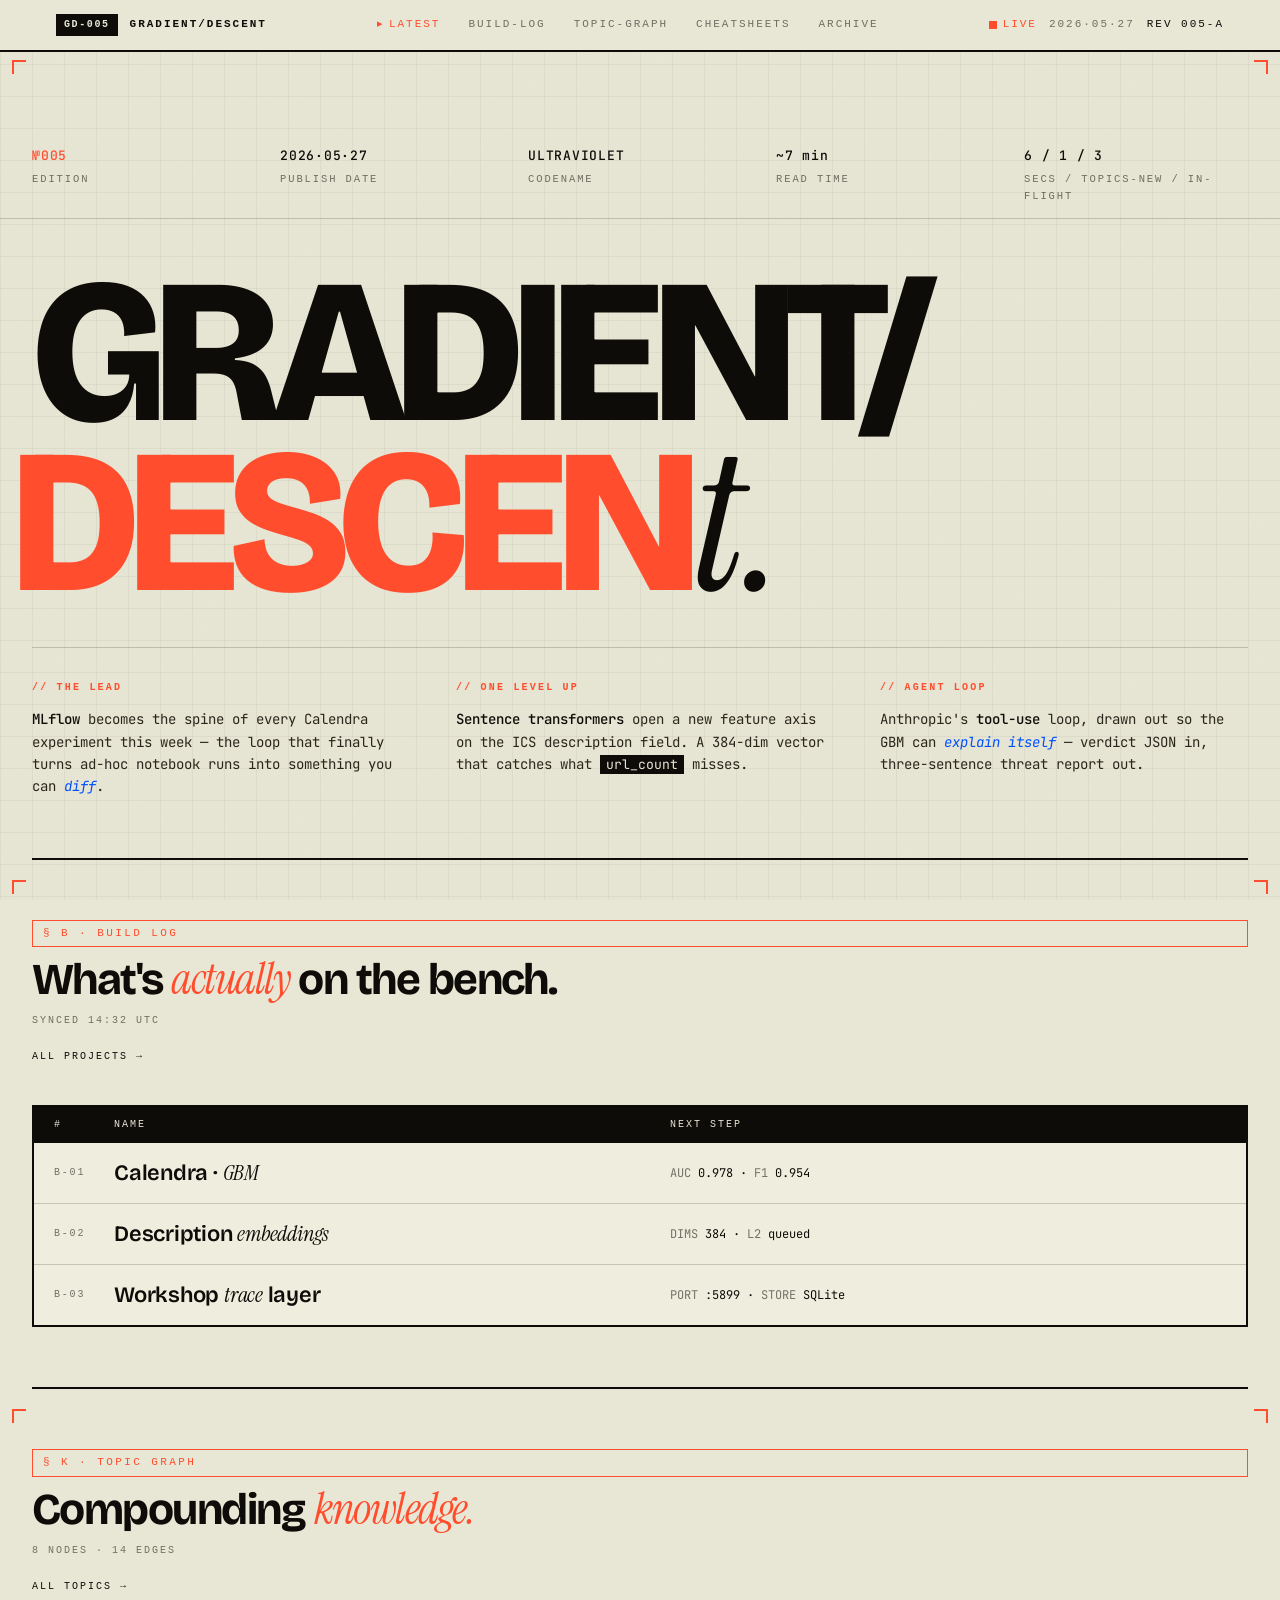
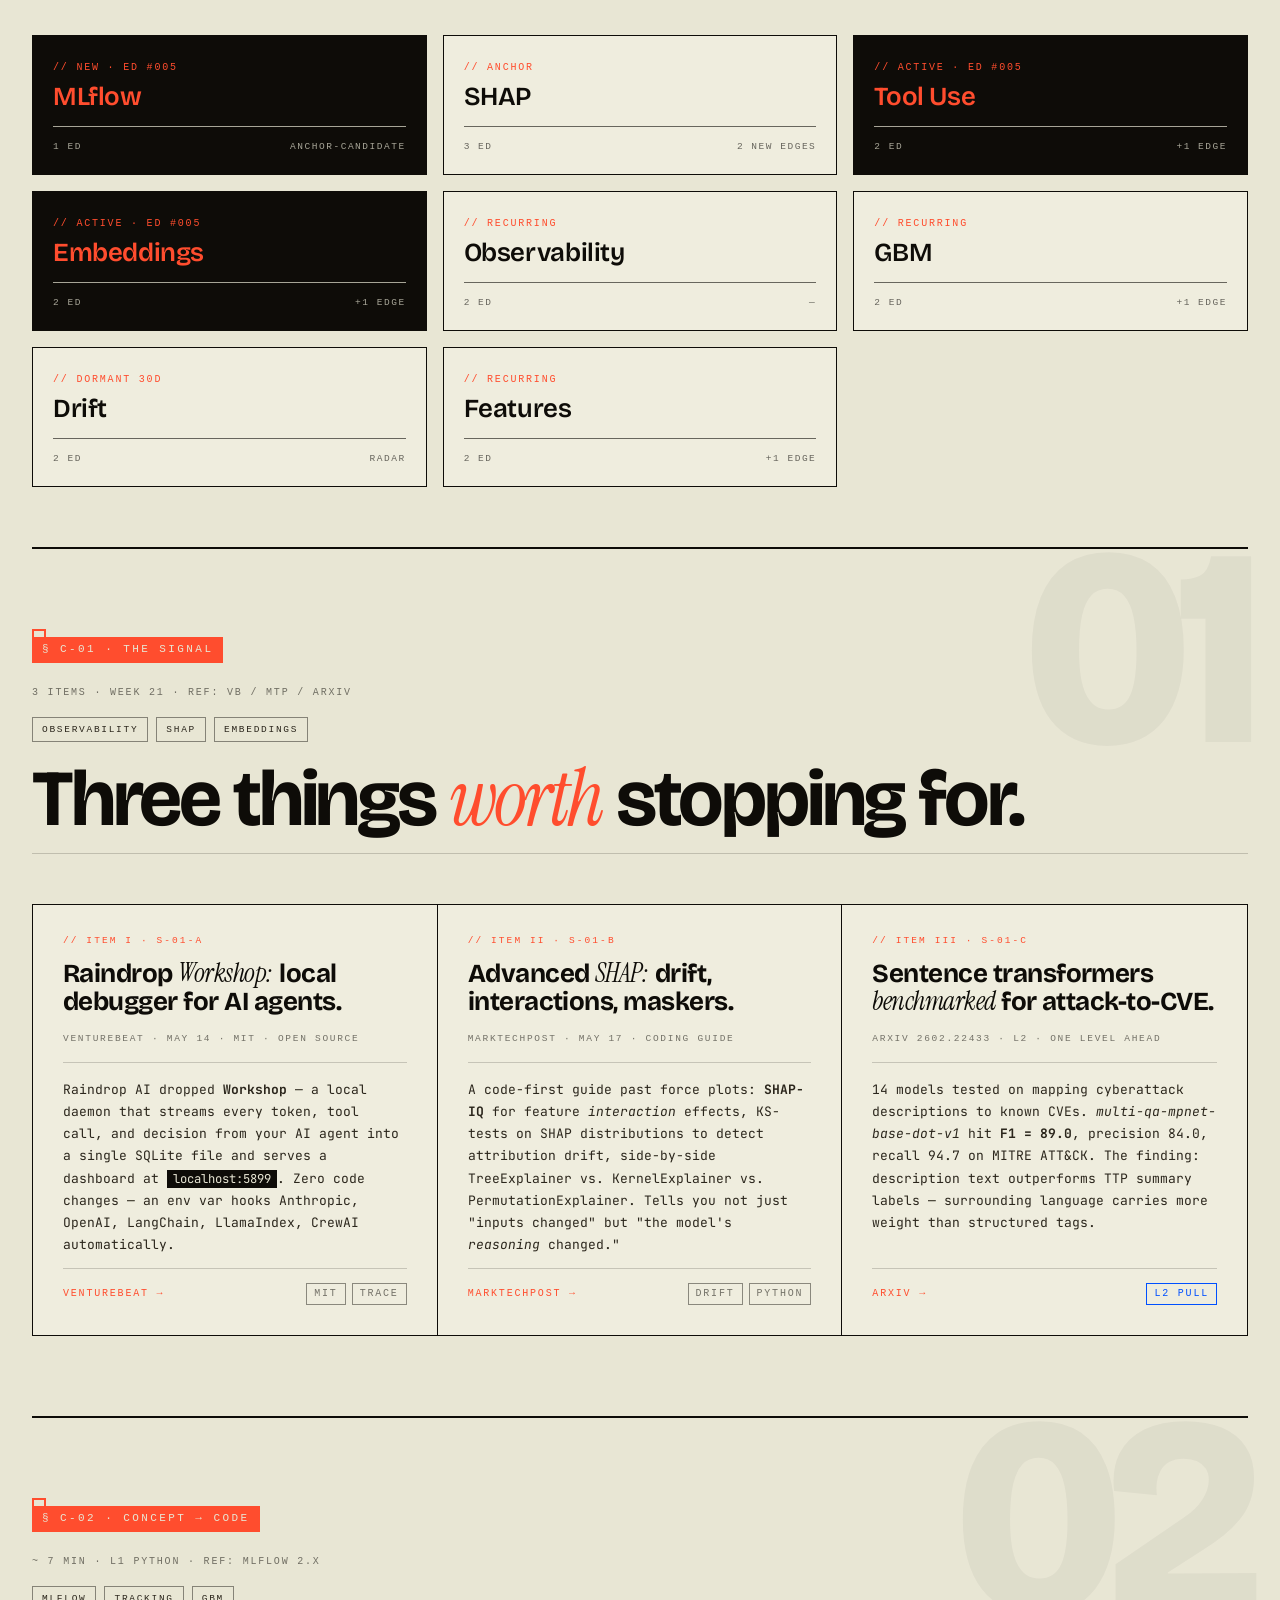
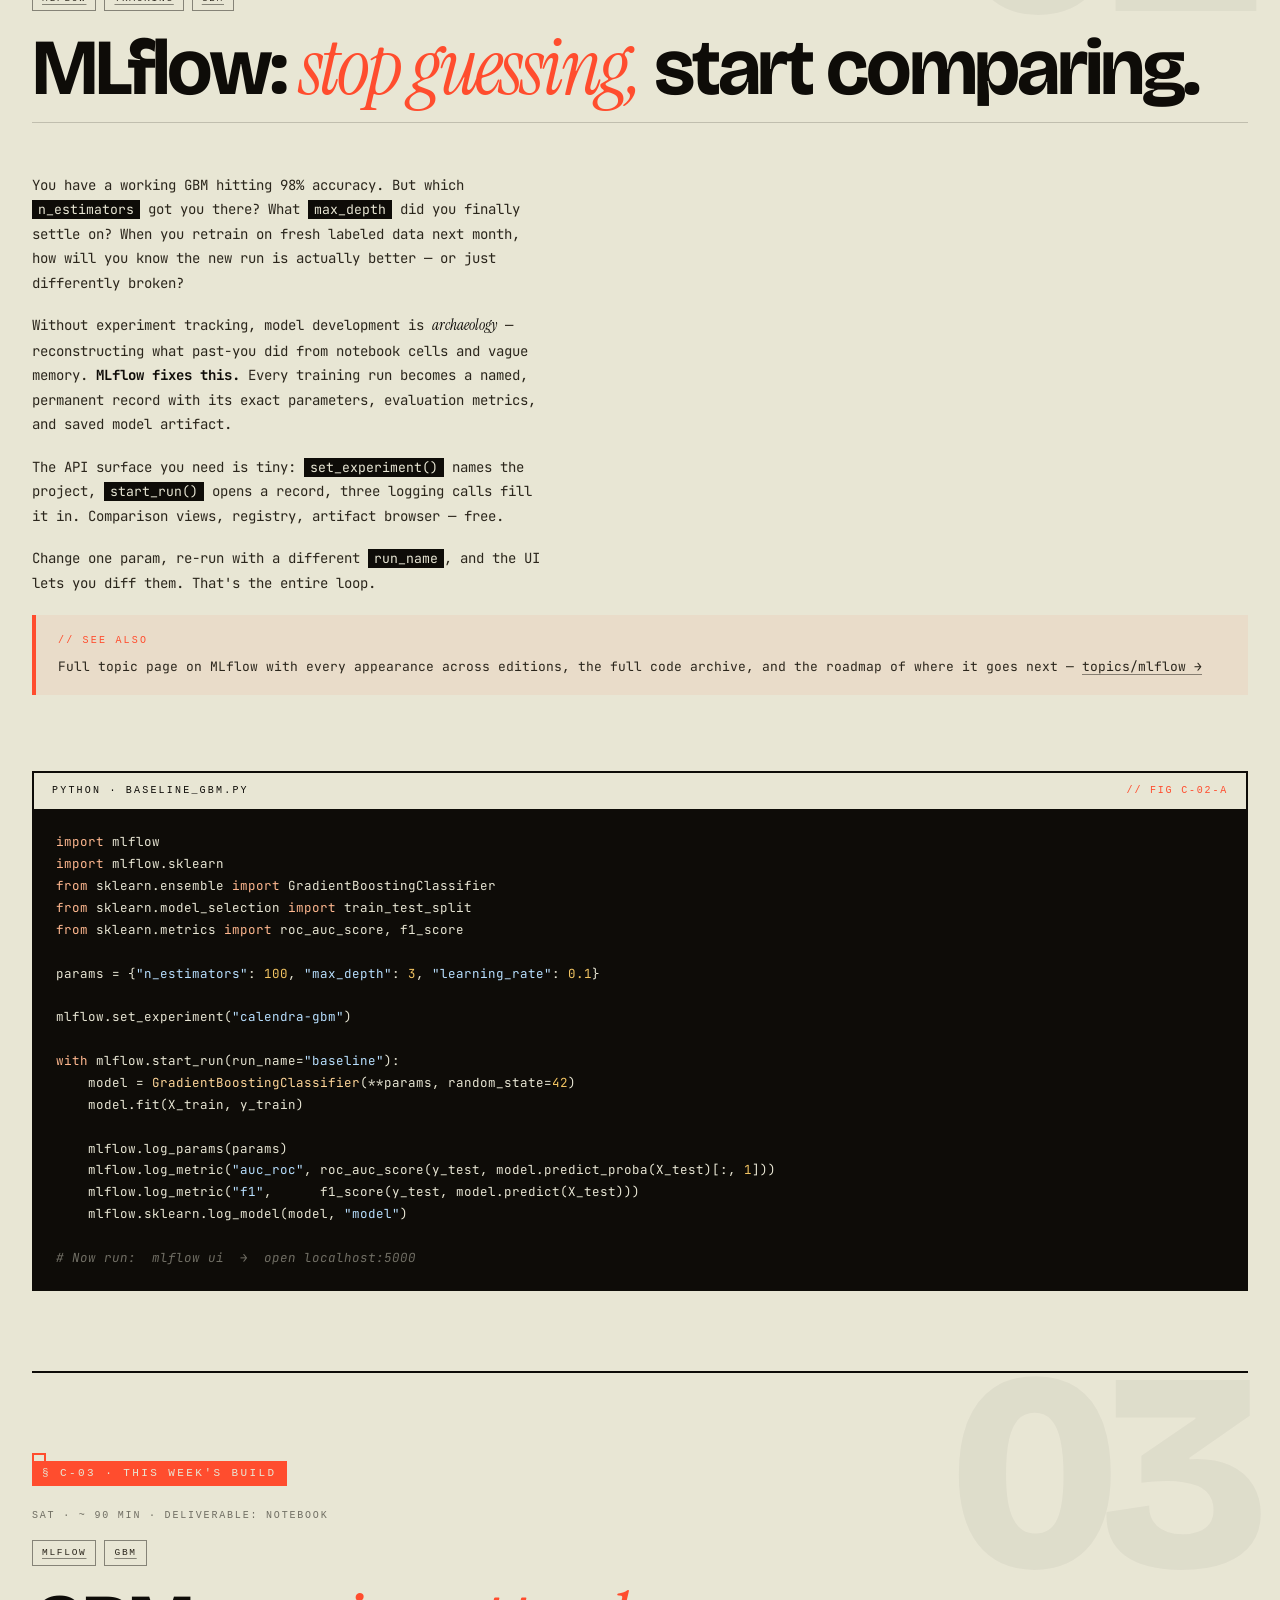
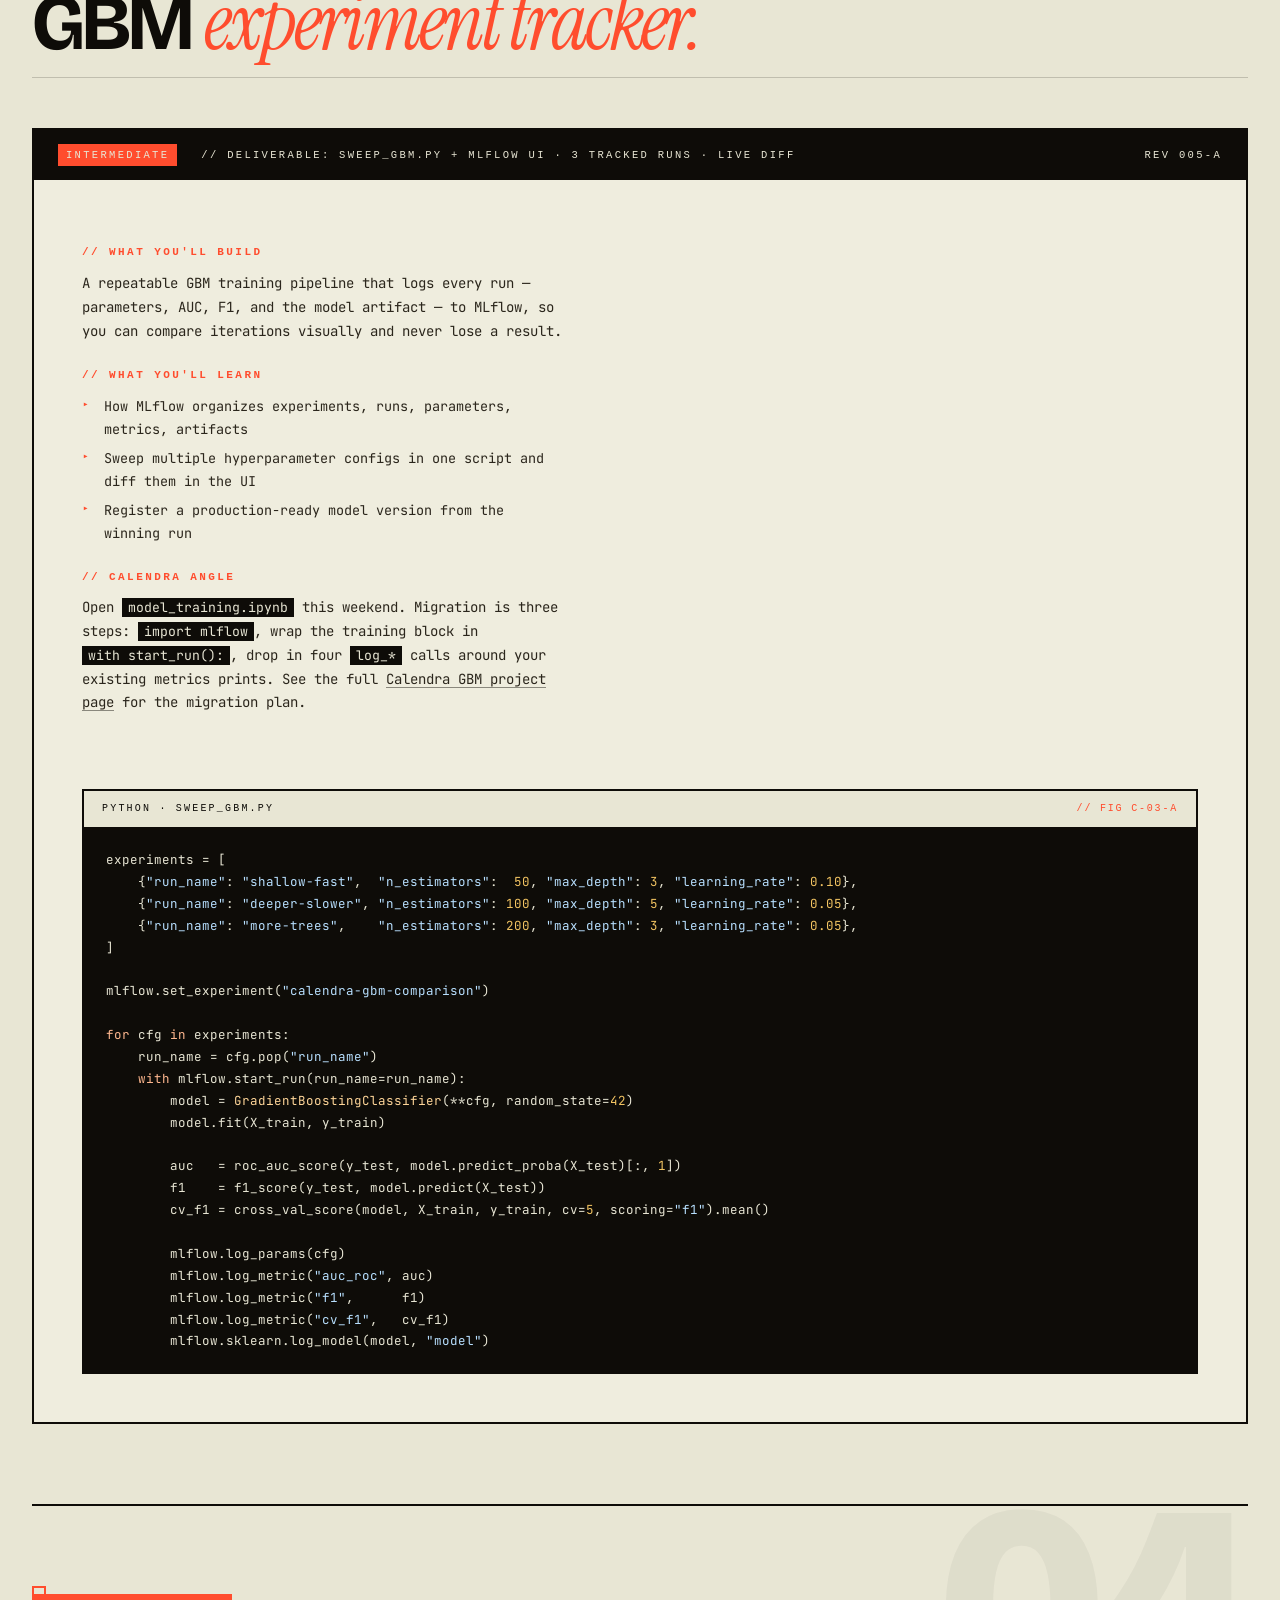
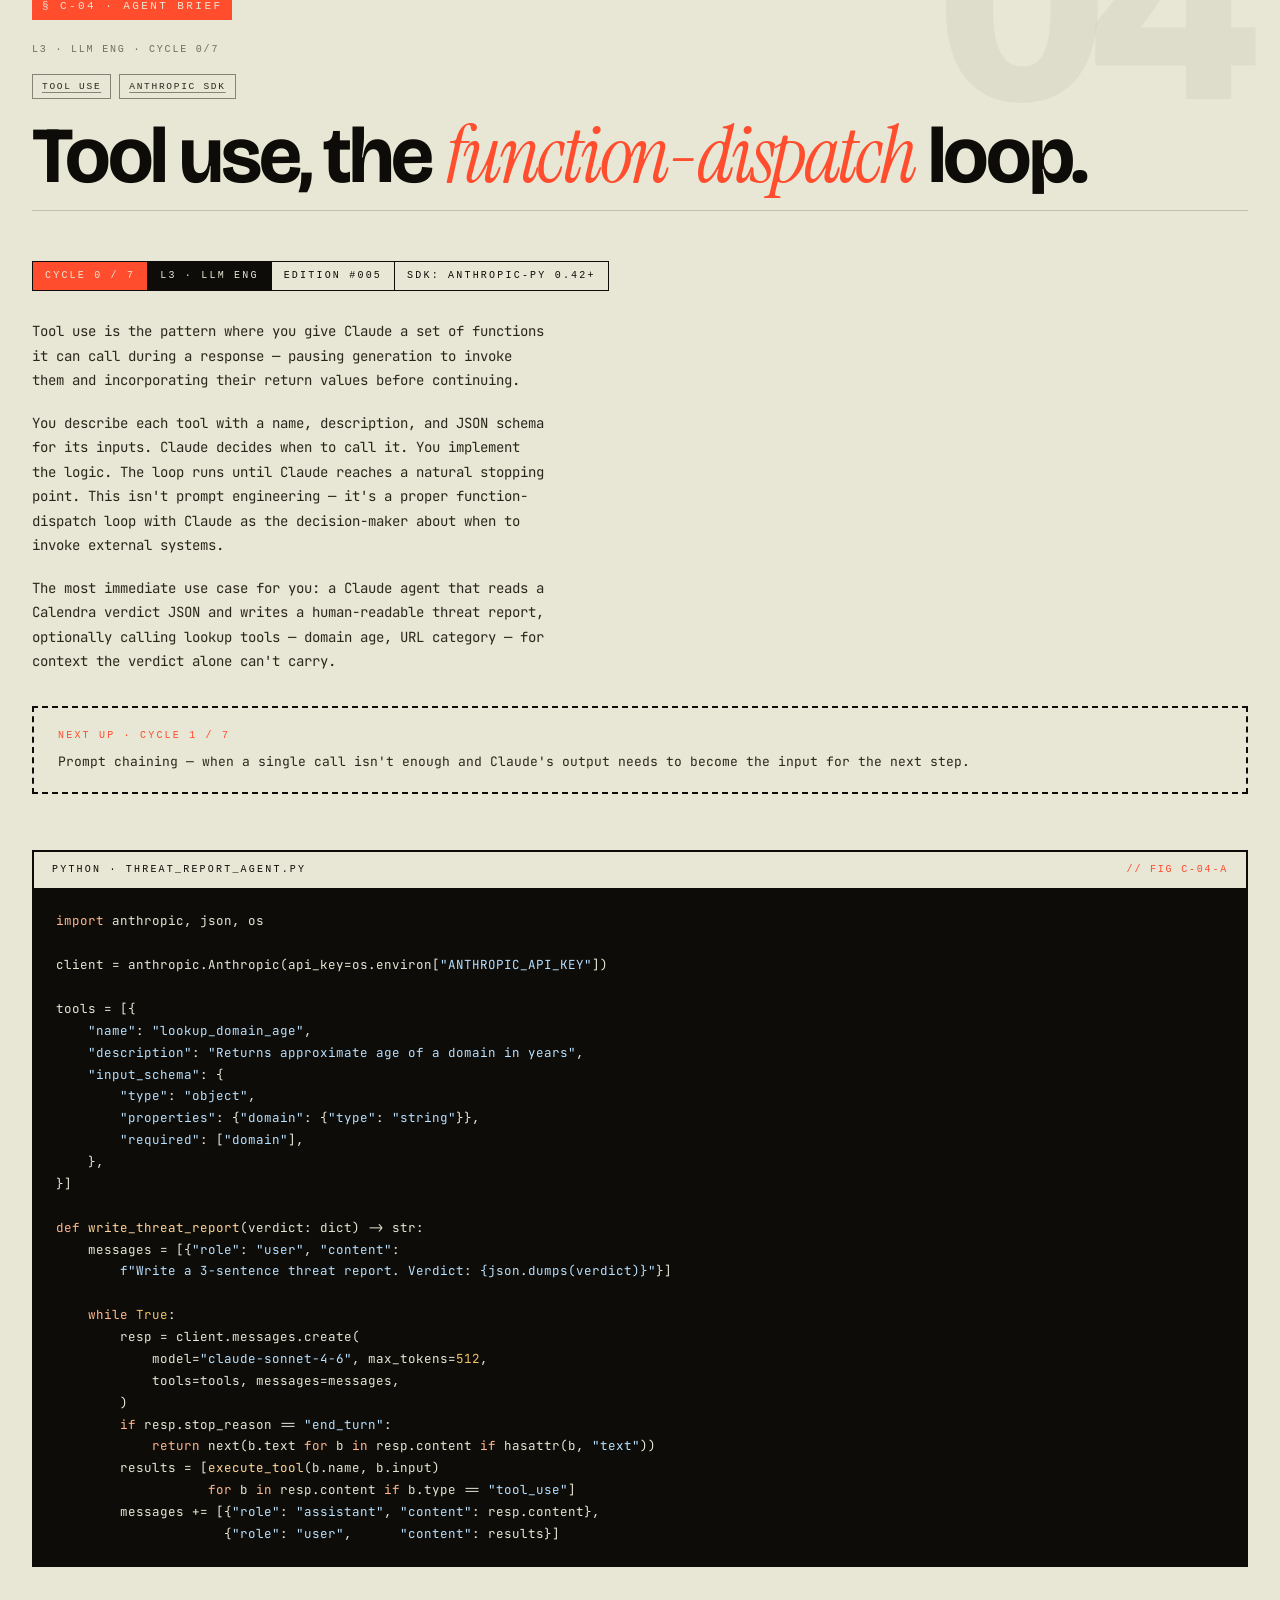
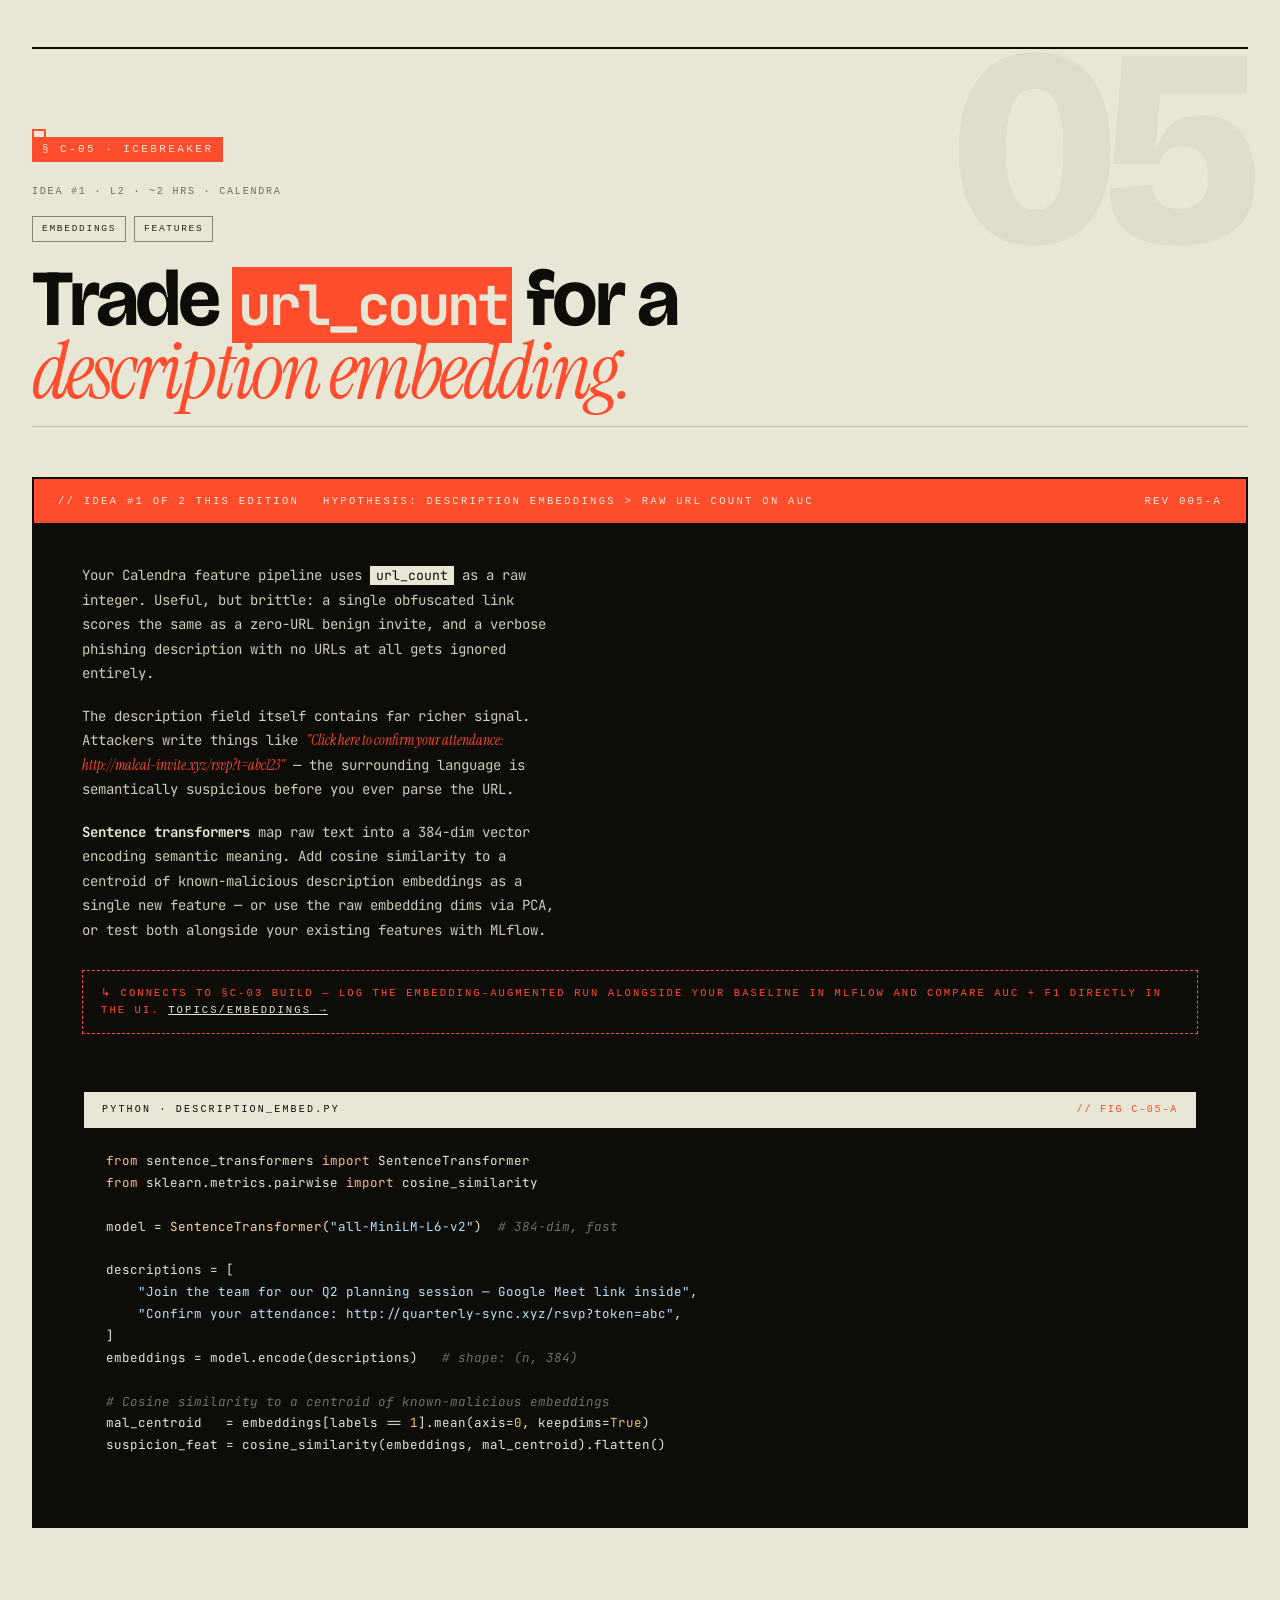
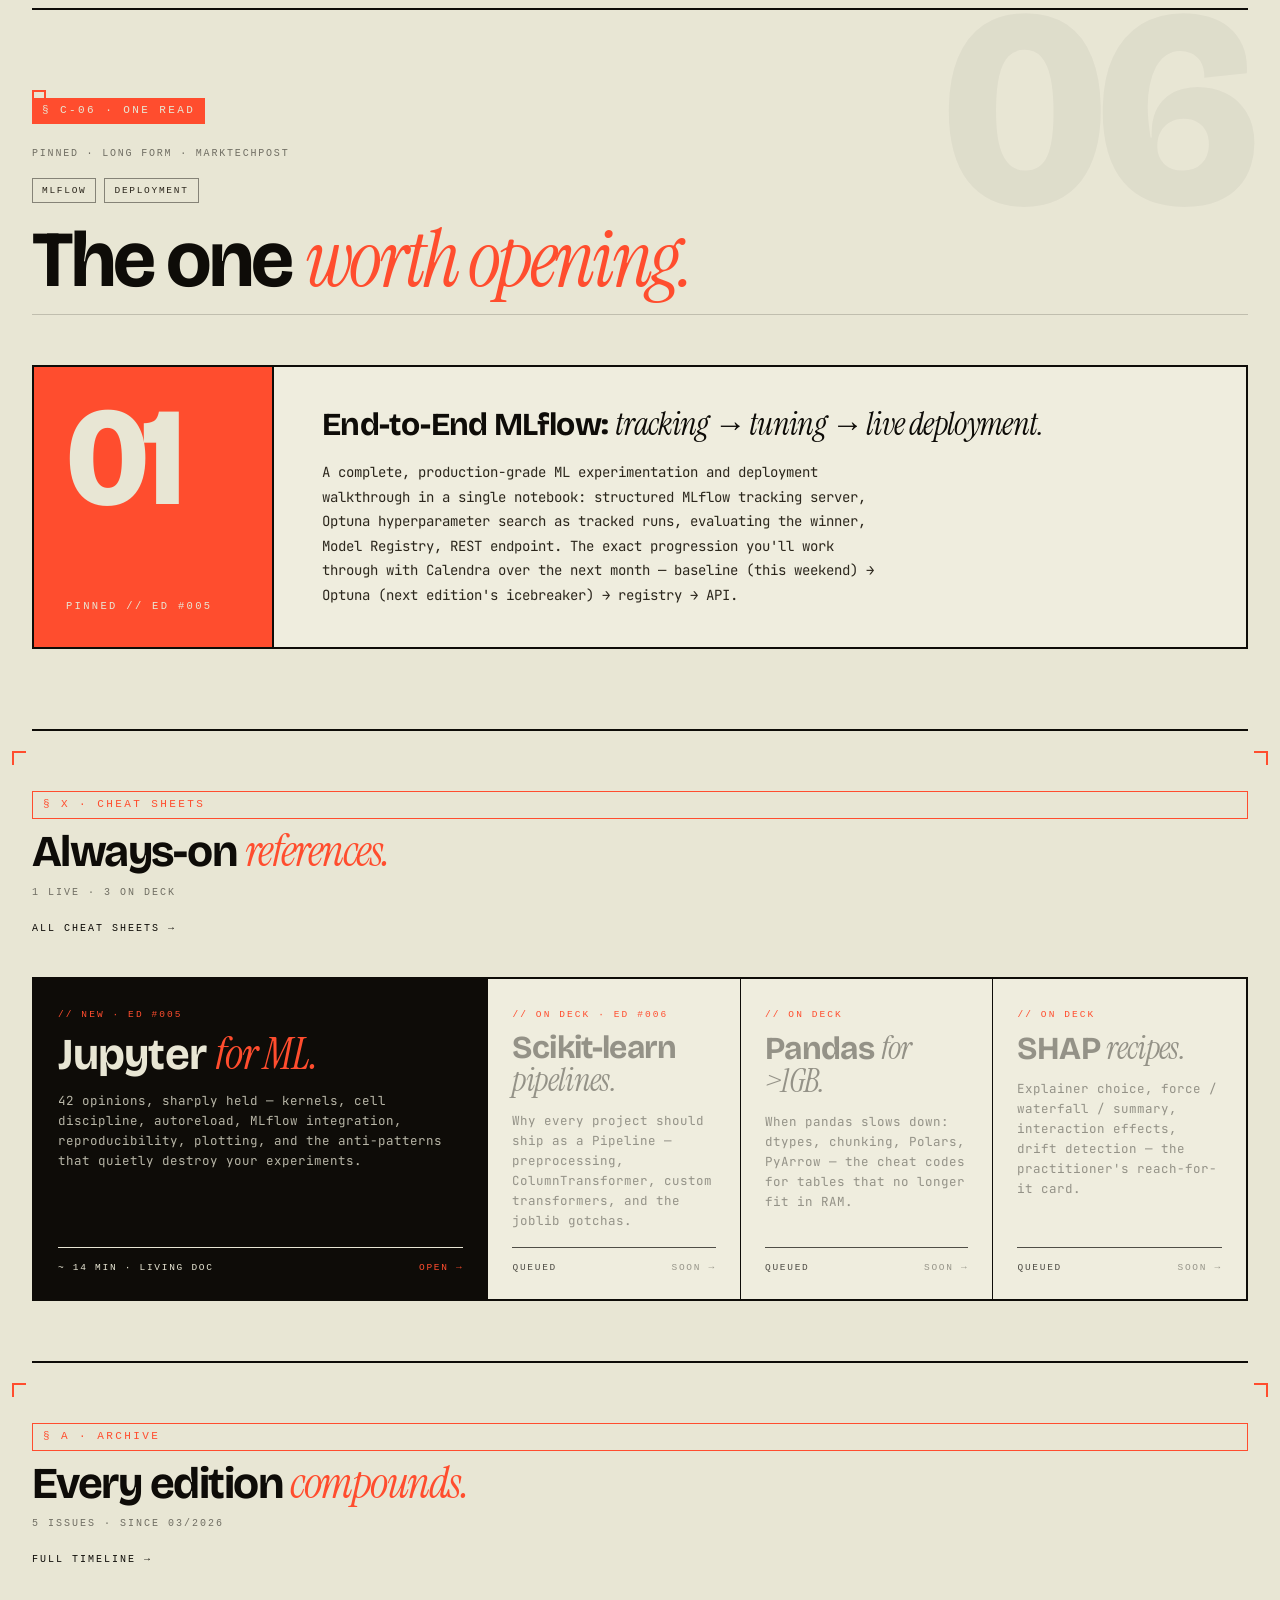
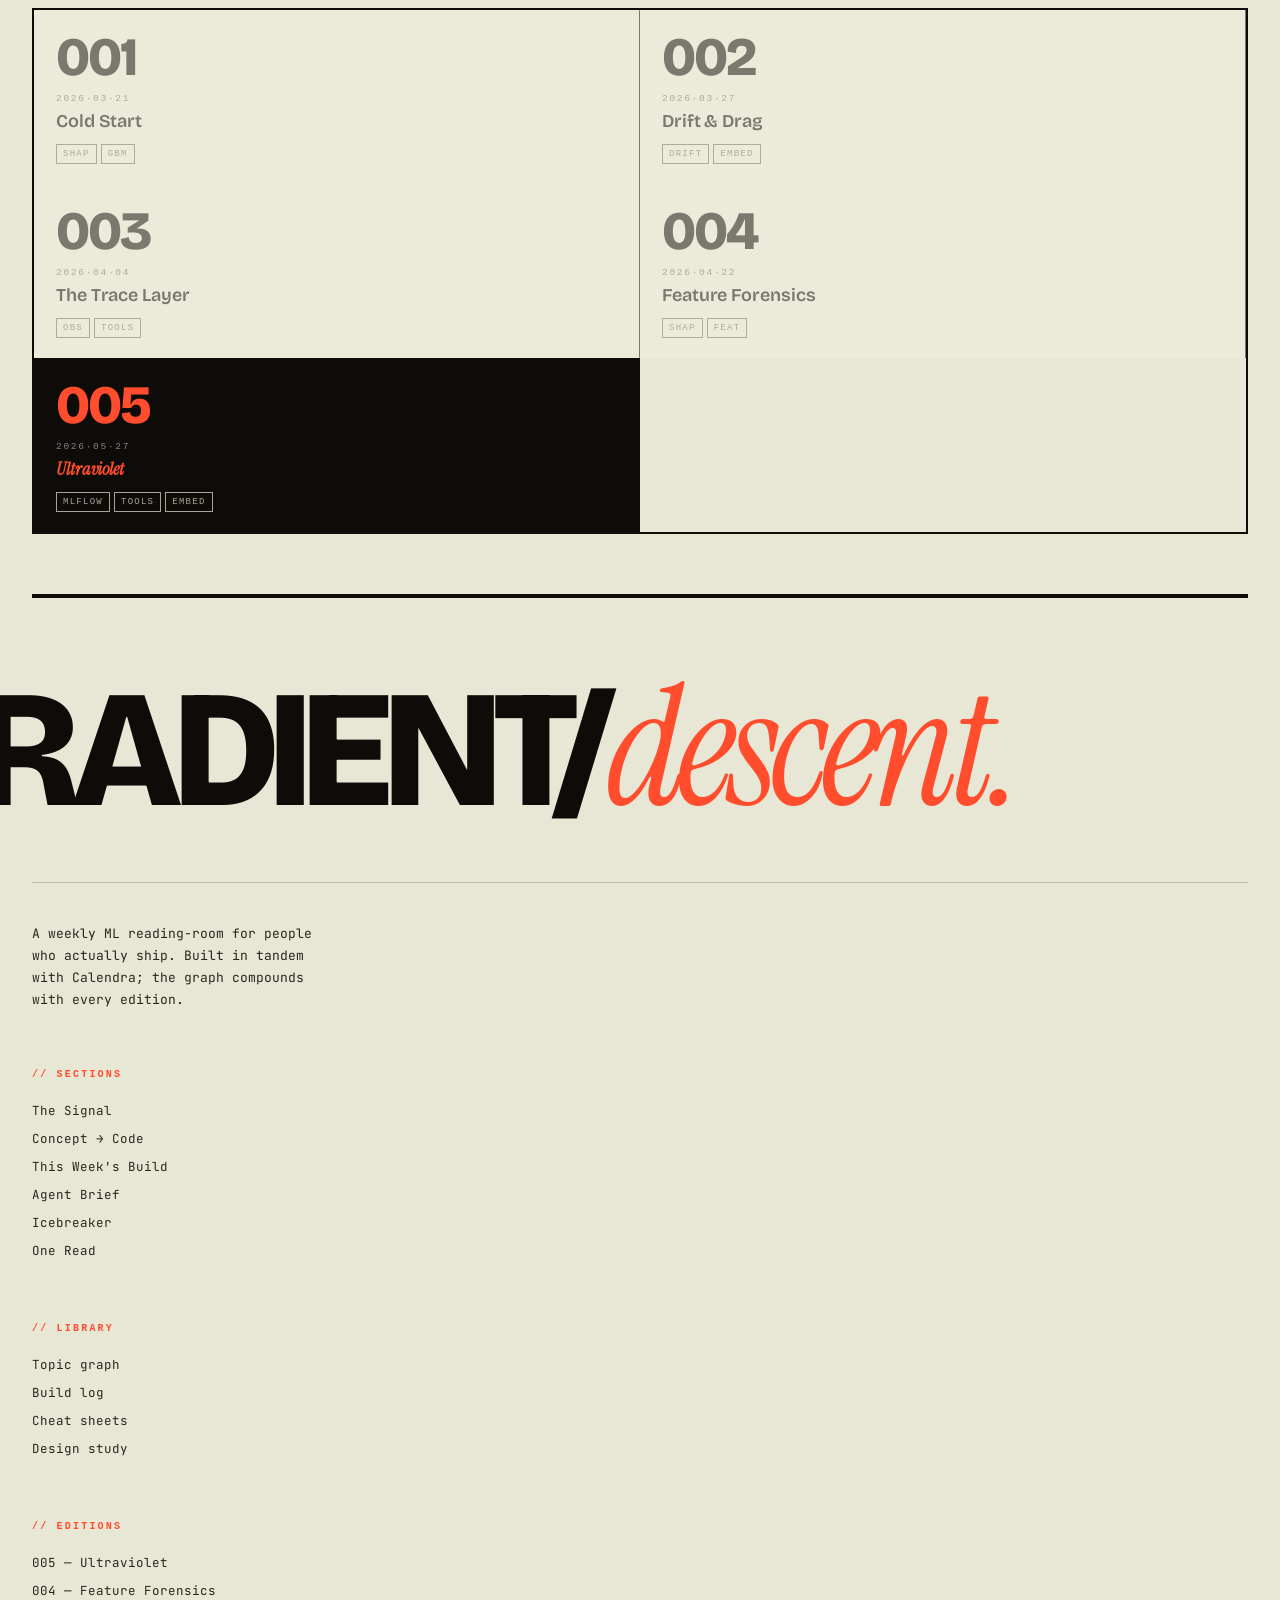
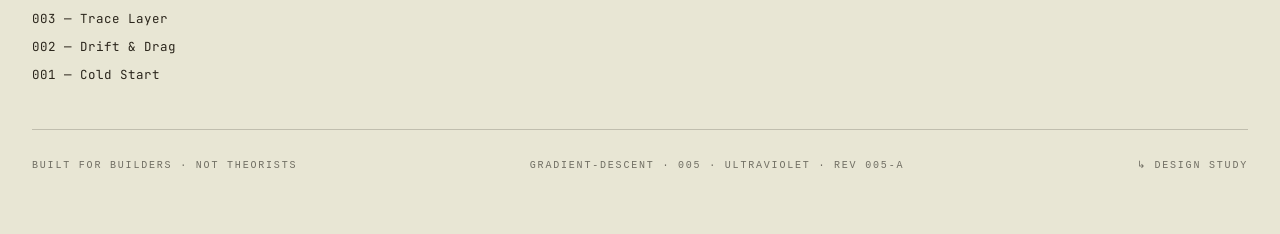
==== commit 93aa118d: "mobile: responsive pass across all 9 pages" ====
--- a/index.html
+++ b/index.html
@@ -340,6 +340,63 @@
     .cs-card.coming h3 { opacity: 0.4; }
     .cs-card.coming .blurb { opacity: 0.4; }
     .cs-card.coming .row .go { color: var(--dim); }
+  
+    @media (max-width: 720px) {
+      .hero { padding: 40px 0 36px; }
+      .hero-meta-row {
+        grid-template-columns: 1fr 1fr;
+        gap: 10px 14px;
+        padding: 12px 16px;
+        margin: 0 -16px 32px;
+        font-size: 9px;
+      }
+      .hero-meta-row .cell strong { font-size: 11px; margin-bottom: 2px; }
+
+      .hero-display { margin: 0 -16px 28px 0; }
+      .hero-display .line { font-size: clamp(56px, 17vw, 88px); line-height: 0.88; }
+      .hero-display .l2 { margin-left: -3px; }
+
+      .hero-deck { grid-template-columns: 1fr; gap: 22px; padding-top: 22px; }
+      .hero-deck .col { font-size: 13px; line-height: 1.55; }
+      .hero-deck .col h4 { font-size: 9.5px; margin-bottom: 8px; }
+
+      /* SIGNAL SHEET — stack */
+      .signal-sheet { grid-template-columns: 1fr; }
+      .signal-cell { border-right: 0; border-bottom: 1.5px solid var(--ink); padding: 22px 18px 24px; }
+      .signal-cell:last-child { border-bottom: 0; }
+      .signal-cell h3 { font-size: 22px; margin-bottom: 14px; }
+      .signal-cell .meta-line { font-size: 9px; margin-bottom: 14px; padding-bottom: 14px; }
+      .signal-cell p { font-size: 12.5px; }
+      .signal-cell .ftr { font-size: 9px; flex-wrap: wrap; gap: 8px; }
+      .signal-cell .ftr .tags { gap: 4px; }
+
+      /* BUILD CARD */
+      .build-band { grid-template-columns: 1fr; gap: 8px; padding: 12px 18px; font-size: 9.5px; }
+      .build-body { padding: 24px 20px 28px; }
+      .build-body .twocol { gap: 28px; }
+
+      /* ICE CARD */
+      .ice-band { grid-template-columns: 1fr; gap: 8px; padding: 12px 18px; font-size: 9.5px; }
+      .ice-body { padding: 24px 20px 28px; }
+      .ice-body p { font-size: 13px; }
+      .ice-body .connect { padding: 12px 14px; font-size: 9.5px; }
+
+      /* ONE READ */
+      .oneread { grid-template-columns: 1fr; }
+      .oneread .number { flex-direction: row; align-items: center; justify-content: space-between; padding: 18px 22px; border-right: 0; border-bottom: 2px solid var(--ink); }
+      .oneread .number .big { font-size: 64px; }
+      .oneread .content { padding: 24px 22px 28px; }
+      .oneread h3 { font-size: 22px; }
+
+      /* CHEAT SHEET TILES */
+      .cs-grid { grid-template-columns: 1fr; }
+      .cs-card { border-right: 0; border-bottom: 1.5px solid var(--ink); padding: 22px 20px 22px; }
+      .cs-card:last-child { border-bottom: 0; }
+      .cs-card h3 { font-size: 28px; }
+      .cs-card.featured h3 { font-size: 36px; }
+      .cs-card .blurb { font-size: 12.5px; margin-bottom: 14px; }
+      .cs-card .row { font-size: 9px; }
+    }
   </style>
 </head>
 <body>
--- a/system.css
+++ b/system.css
@@ -903,3 +903,168 @@
   .panel-head { grid-template-columns: 1fr; gap: 12px; }
   .panel-head h2 { font-size: 44px; }
 }
+
+/* ── MOBILE — phones, narrow tablets in portrait */
+@media (max-width: 720px) {
+  body { font-size: 12.5px; }
+  body::before { background-size: 24px 24px; }
+  .canvas { padding: 0 16px; }
+
+  /* ── NAV: stack brand/meta and horizontally scroll the section links */
+  nav.top { border-bottom-width: 1.5px; }
+  .nav-inner {
+    grid-template-columns: 1fr;
+    gap: 10px;
+    padding: 12px 16px;
+  }
+  .nav-brand { font-size: 10.5px; gap: 10px; }
+  .nav-brand .hash { font-size: 9px; padding: 2px 7px; }
+  .nav-links {
+    justify-content: flex-start;
+    gap: 20px;
+    overflow-x: auto;
+    -webkit-overflow-scrolling: touch;
+    scrollbar-width: none;
+    padding-bottom: 2px;
+    font-size: 10px;
+  }
+  .nav-links::-webkit-scrollbar { display: none; }
+  .nav-links a { white-space: nowrap; }
+  .nav-meta {
+    justify-content: flex-start;
+    flex-wrap: wrap;
+    text-align: left;
+    gap: 10px;
+    font-size: 9.5px;
+  }
+
+  /* ── PANELS / SECTIONS */
+  .panel { padding: 40px 0; }
+  .panel-head h2 { font-size: 32px; letter-spacing: -0.03em; }
+  .panel-head .id { font-size: 10px; padding: 3px 8px; }
+  .panel-head .ts, .panel-head .ref { font-size: 9.5px; padding-bottom: 0; }
+
+  .secblock { padding: 50px 0; }
+  .secblock-head { gap: 14px; margin-bottom: 32px; }
+  .secblock h2 { font-size: 36px; letter-spacing: -0.03em; }
+  .secblock-meta .id { font-size: 10px; padding: 3px 8px; }
+  .secblock-num-display { font-size: 140px; top: -20px; opacity: 0.5; }
+
+  /* ── META ROW */
+  .meta-row {
+    grid-template-columns: 1fr 1fr;
+    gap: 10px 16px;
+    padding: 12px 16px;
+    margin: 0 -16px;
+    font-size: 9px;
+  }
+  .meta-row .cell strong { font-size: 11px; }
+
+  /* ── BUILDLOG → vertical card per row */
+  .buildlog-head { display: none; }
+  .buildlog-row {
+    display: grid;
+    grid-template-columns: 50px 1fr auto;
+    grid-template-areas:
+      "idx name name"
+      "next next next"
+      "status status touch";
+    gap: 6px 10px;
+    padding: 16px 18px;
+    font-size: 11px;
+  }
+  .buildlog-row .idx { grid-area: idx; align-self: start; font-size: 9.5px; }
+  .buildlog-row .name { grid-area: name; font-size: 18px; }
+  .buildlog-row .next-line { grid-area: next; display: block !important; font-size: 11.5px; line-height: 1.5; }
+  .buildlog-row .status { grid-area: status; display: inline-flex !important; align-self: start; justify-self: start; font-size: 9px; }
+  .buildlog-row .barwrap, .buildlog-row .metrics { display: none; }
+  .buildlog-row .touch { grid-area: touch; display: block !important; text-align: right; font-size: 9px; align-self: center; }
+
+  /* ── TOPIC GRID */
+  .topic-grid { grid-template-columns: 1fr 1fr; gap: 10px; }
+  .topic-cell { padding: 18px 16px 16px; }
+  .topic-cell h3 { font-size: 20px; margin-bottom: 12px; }
+  .topic-cell .num { font-size: 9px; }
+  .topic-cell .meta { font-size: 8.5px; padding-top: 10px; }
+
+  /* ── KPI ROW: 2 cols on mobile, properly bordered */
+  .kpi-row { grid-template-columns: 1fr 1fr; }
+  .kpi { padding: 16px 16px; border-bottom: 1.5px solid var(--ink); }
+  .kpi:nth-child(2n) { border-right: 0; }
+  .kpi:nth-last-child(-n+2):not(:nth-child(2n-1):last-child) { border-bottom: 0; }
+  .kpi:last-child:nth-child(odd) { grid-column: 1 / -1; border-bottom: 0; }
+  .kpi .v { font-size: 30px; }
+  .kpi .lbl { font-size: 9px; margin-bottom: 6px; }
+  .kpi .delta { font-size: 9px; }
+
+  /* ── ARCH STRIP: 1-col stacked */
+  .arch-strip { grid-template-columns: 1fr; }
+  .arch { border-right: 0; border-bottom: 1.5px solid var(--ink); padding: 18px 20px; }
+  .arch:last-child { border-bottom: 0; }
+  .arch .num { font-size: 42px; }
+  .arch .title { font-size: 16px; margin-bottom: 10px; }
+
+  /* ── TOPIC CHIPS */
+  .topic-chip { font-size: 9px; padding: 3px 7px; letter-spacing: 0.14em; }
+  .secblock-topics { gap: 6px; }
+
+  /* ── CODE BLOCK — let it scroll, shrink a touch */
+  .code pre { font-size: 11px; padding: 14px 16px; line-height: 1.65; }
+  .code-head { padding: 8px 12px; }
+  .code-head .lang, .code-head .id { font-size: 9px; letter-spacing: 0.16em; }
+
+  /* ── AGENT META STRIP */
+  .agent-meta-strip { flex-wrap: wrap; border: 0; }
+  .agent-meta-strip span {
+    border: 1px solid var(--ink);
+    margin: 0 4px 4px 0;
+    font-size: 9px;
+    padding: 4px 8px;
+  }
+
+  /* ── CALLOUTS */
+  .callout { padding: 14px 16px; font-size: 12px; }
+  .callout .lbl { font-size: 9px; }
+  .next-up { padding: 14px 16px; font-size: 12px; }
+
+  /* ── BODY / PROSE */
+  .body p, .prose p { font-size: 13px; line-height: 1.65; }
+  .prose h3 { font-size: 22px; }
+  .prose li { font-size: 12.5px; }
+  code.inline { font-size: 0.9em; padding: 1px 4px; }
+
+  /* ── DM-TAG */
+  .dm-tag { font-size: 8.5px; padding: 3px 7px; letter-spacing: 0.14em; }
+
+  /* ── FOOTER */
+  footer.foot { padding: 50px 0 40px; }
+  .foot-marquee {
+    margin: 0 0 32px 0;
+    font-size: clamp(48px, 18vw, 80px);
+    line-height: 0.9;
+    white-space: nowrap;
+    overflow: hidden;
+  }
+  .foot-grid { gap: 28px; padding-top: 28px; }
+  .foot-brand h3 { font-size: 48px; }
+  .foot-col h4 { font-size: 9.5px; }
+  .foot-col li, .foot-col li a { font-size: 12px; }
+  .foot-brand p { font-size: 12.5px; }
+  .foot-bottom {
+    flex-direction: column;
+    gap: 10px;
+    font-size: 9px;
+    padding-top: 20px;
+    margin-top: 28px;
+  }
+
+  /* ── REVEAL — less travel on small screens */
+  .reveal { transform: translateY(12px); }
+
+  /* ── REGISTRATION MARKS — slightly inset so they do not clip */
+  .cmark { width: 10px; height: 10px; }
+  .secblock > .cmark.tl, .secblock > .cmark { top: 8px; left: -6px; }
+  .secblock > .cmark.tr { top: 8px; right: -6px; }
+  .secblock > .cmark.bl { bottom: 8px; left: -6px; }
+  .secblock > .cmark.br { bottom: 8px; right: -6px; }
+}
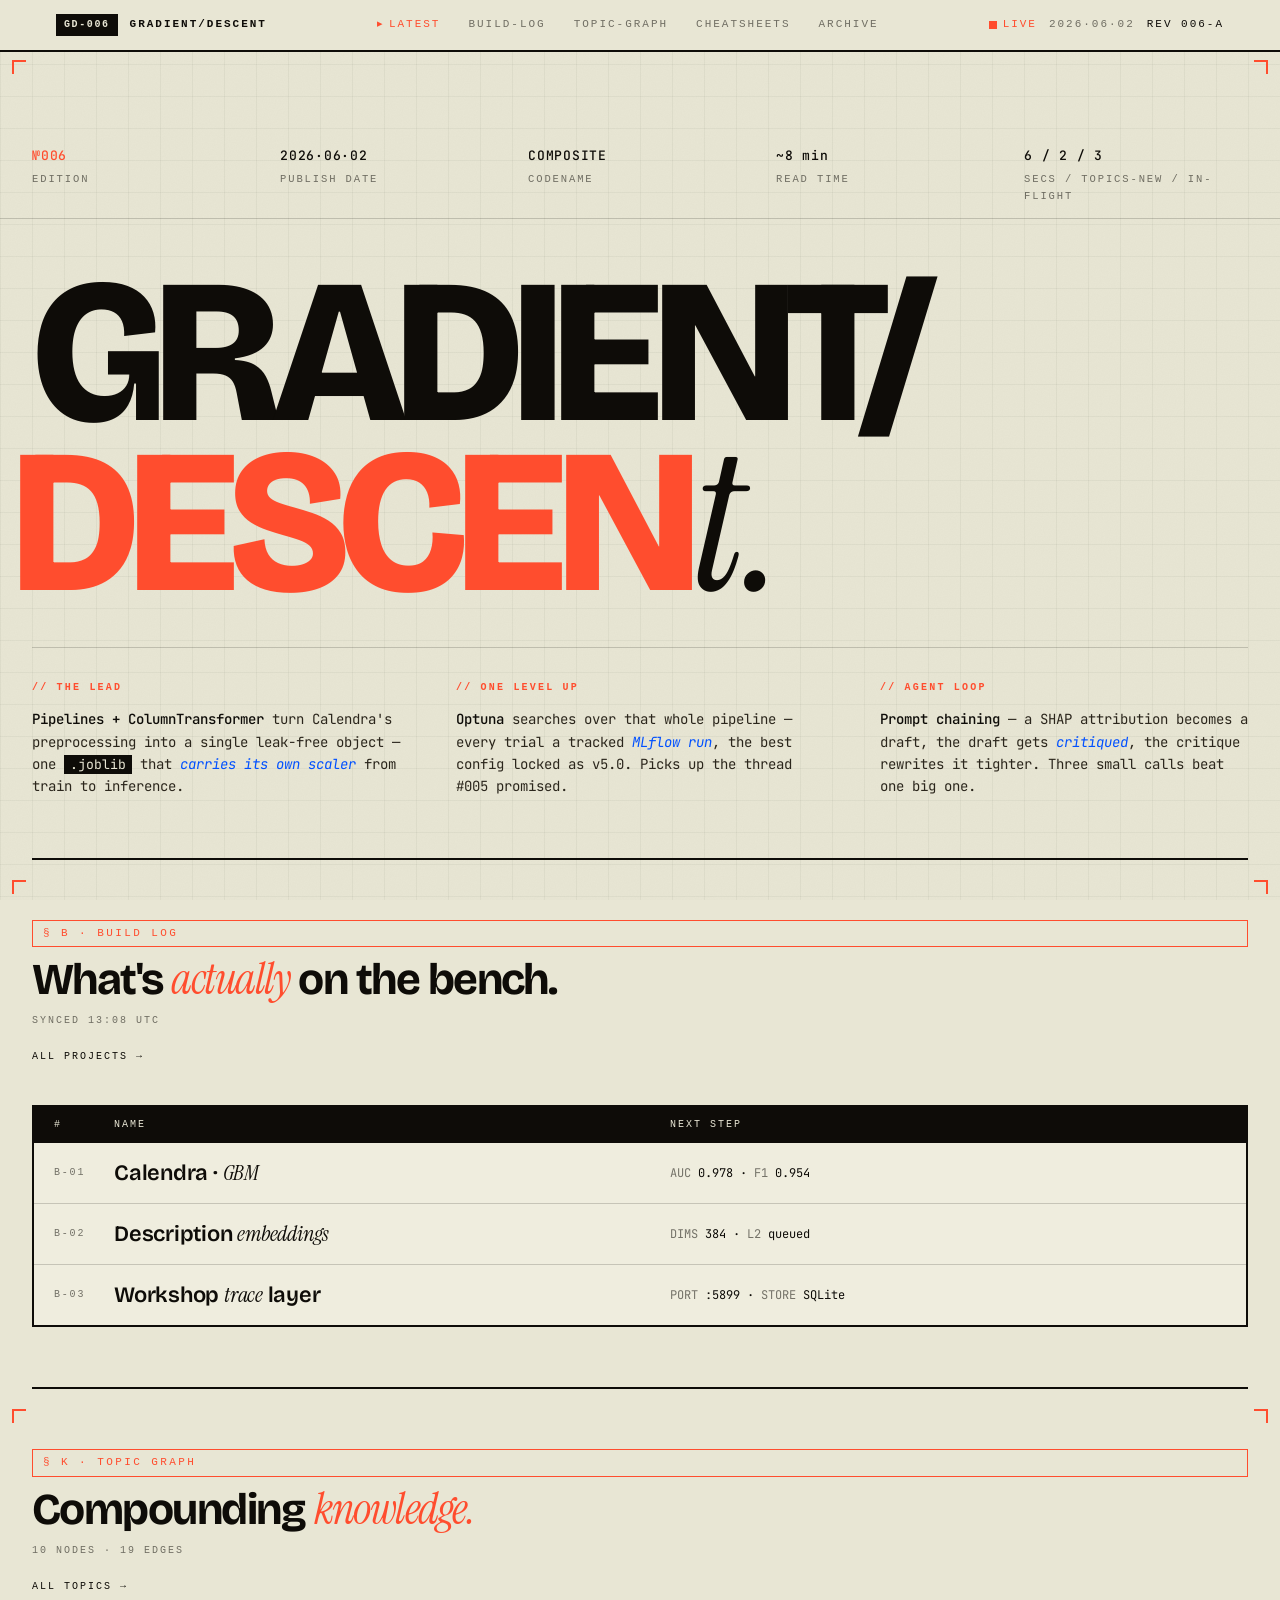
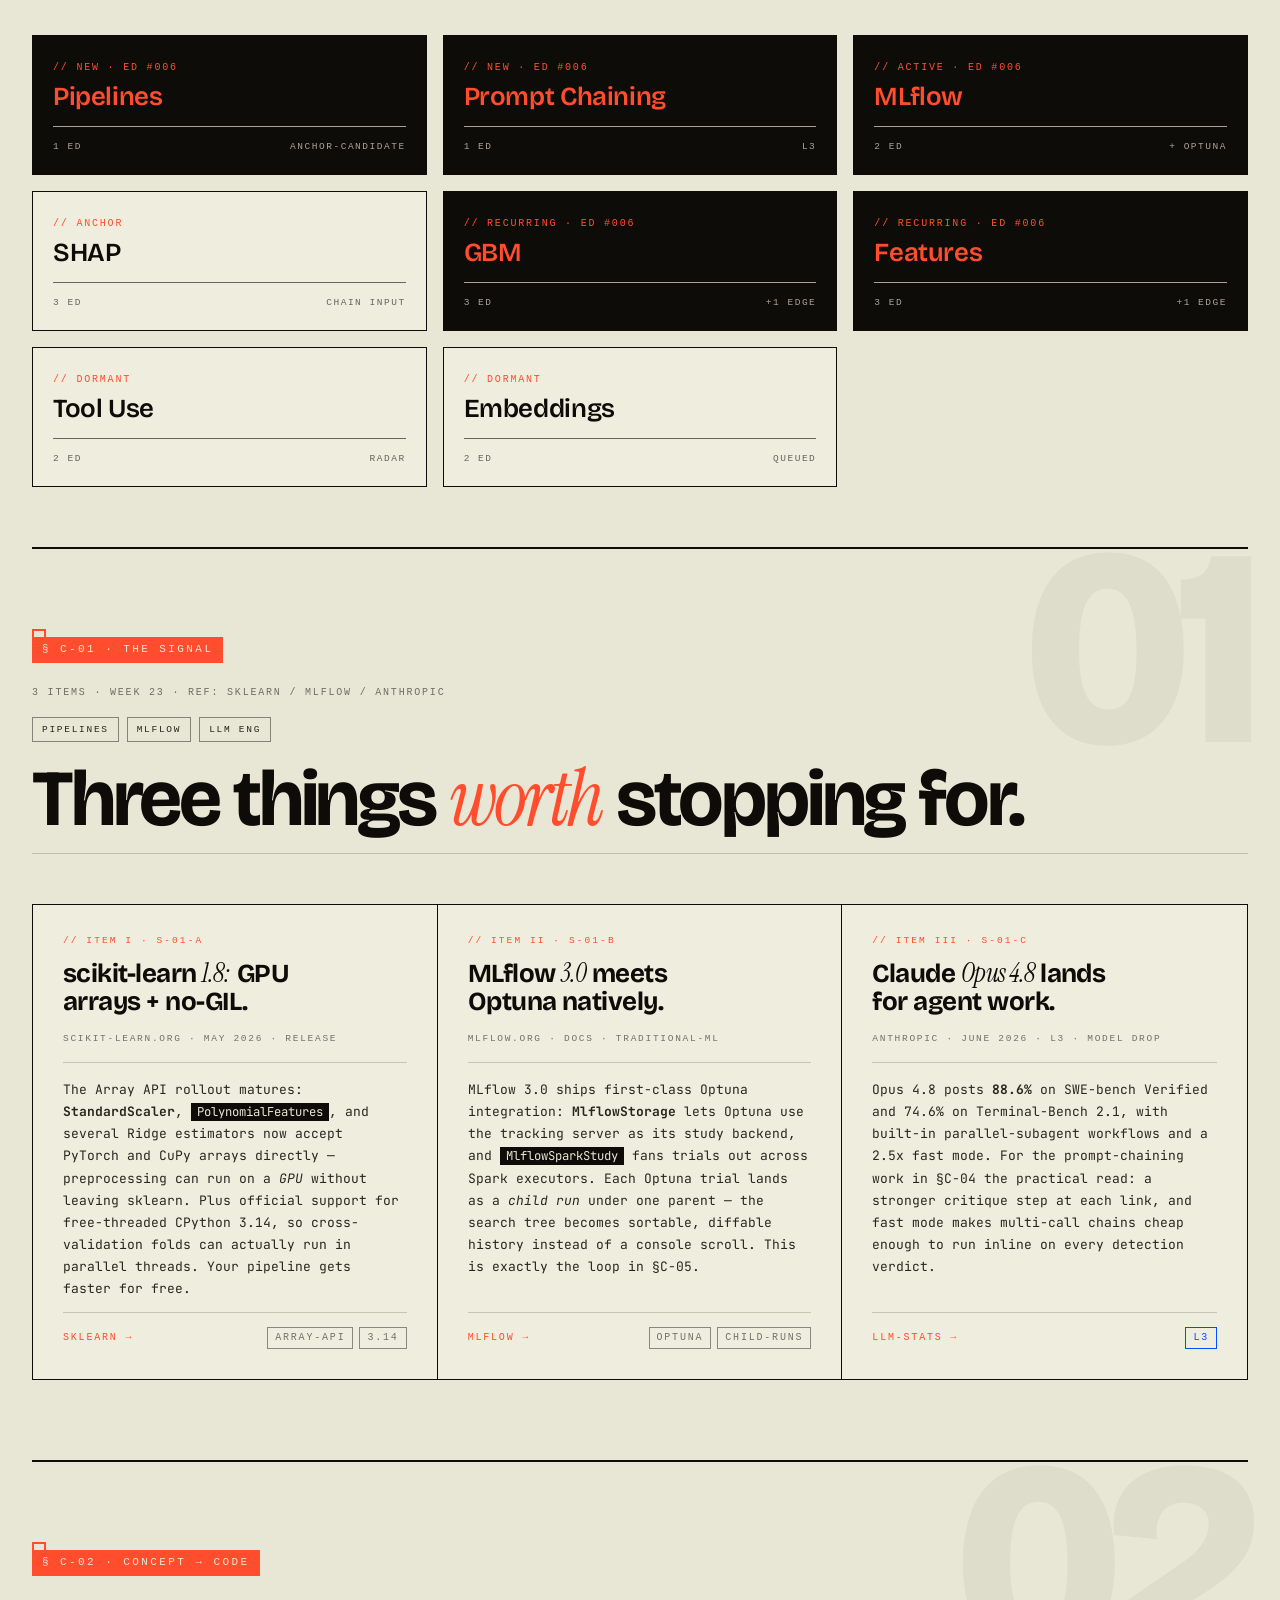
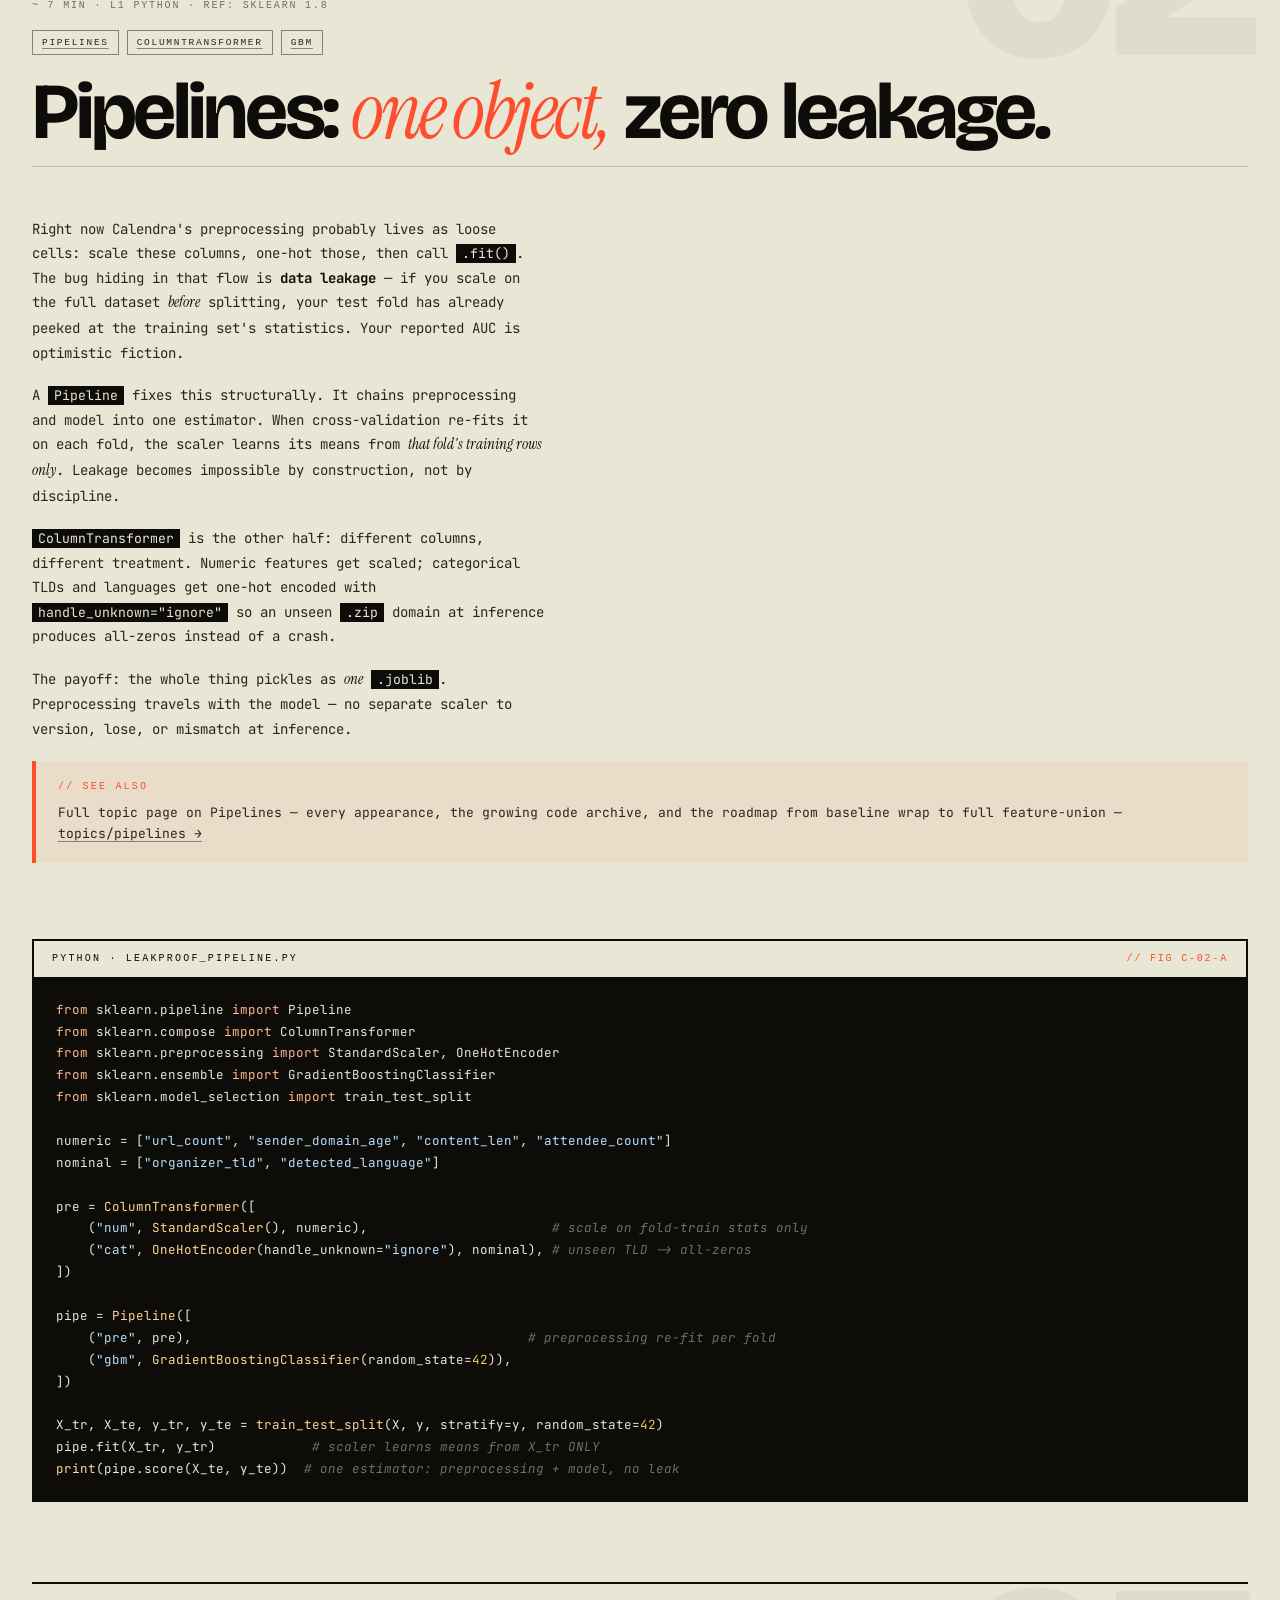
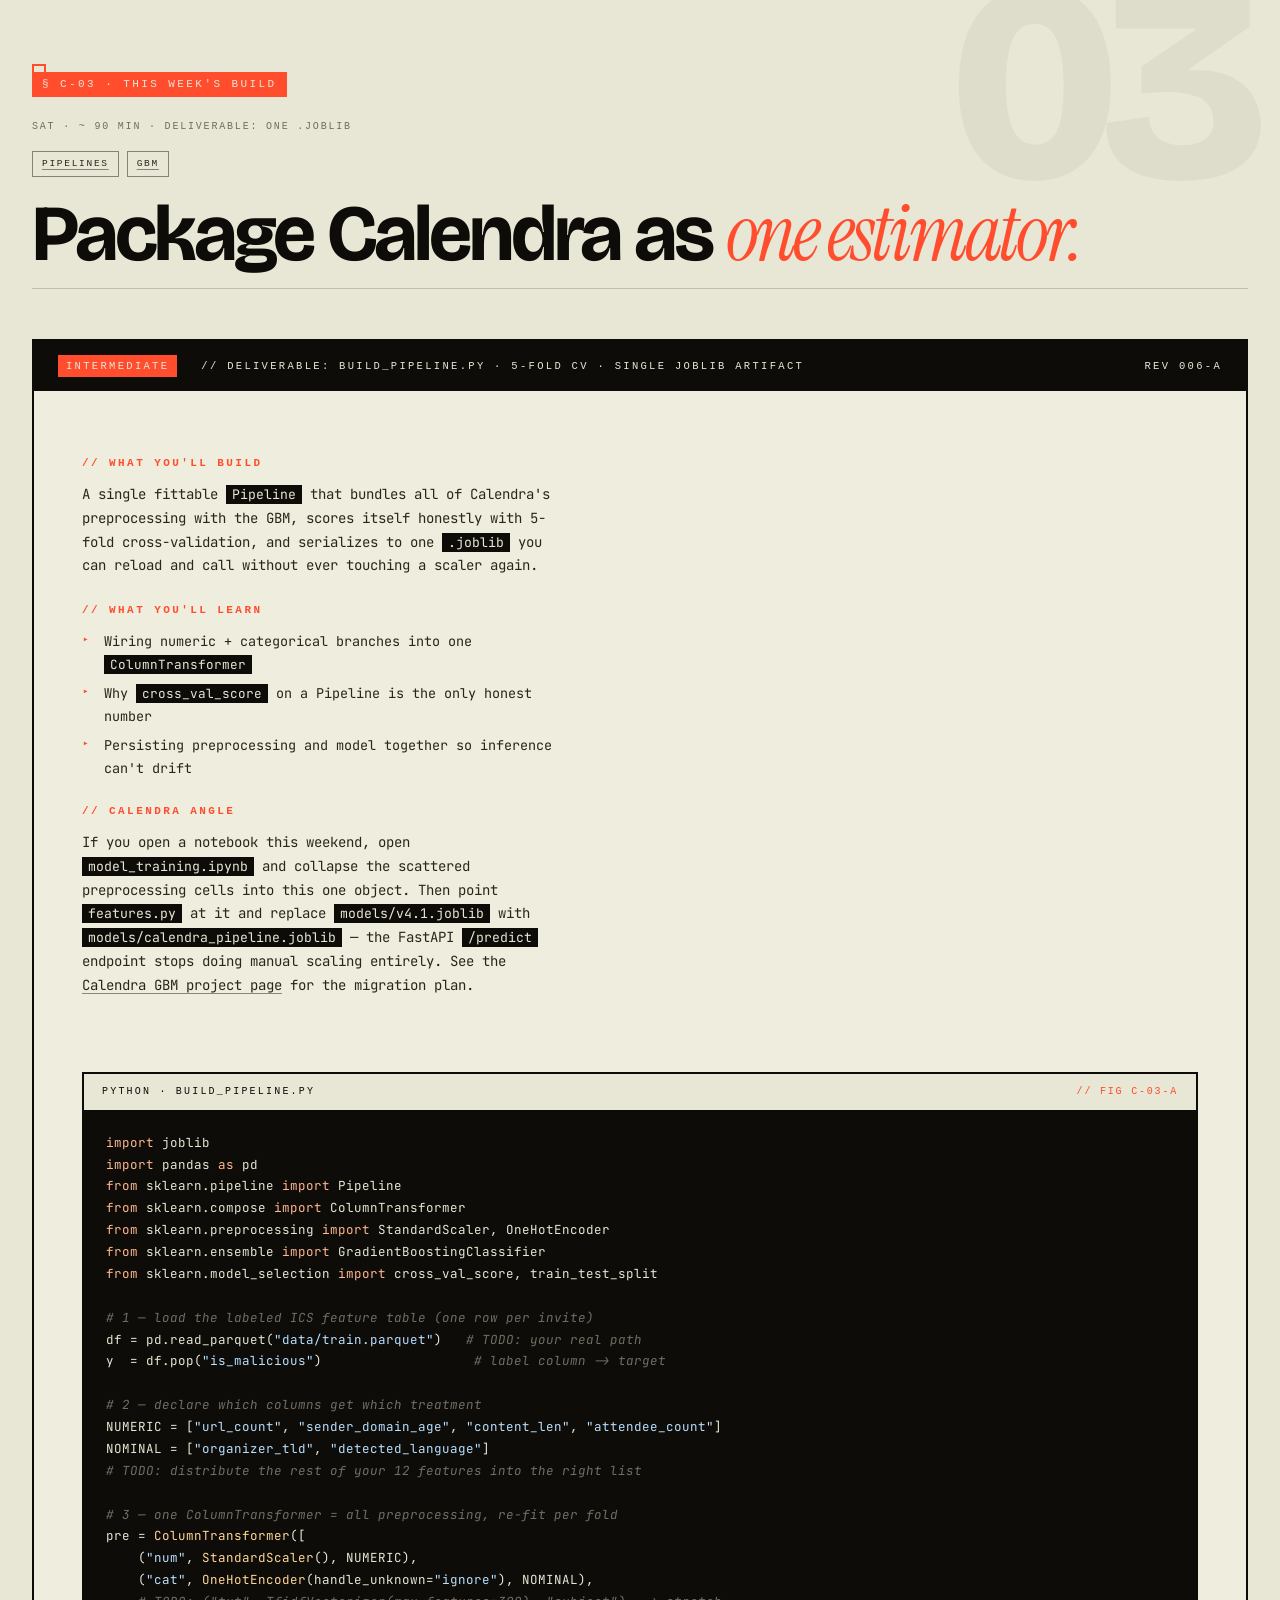
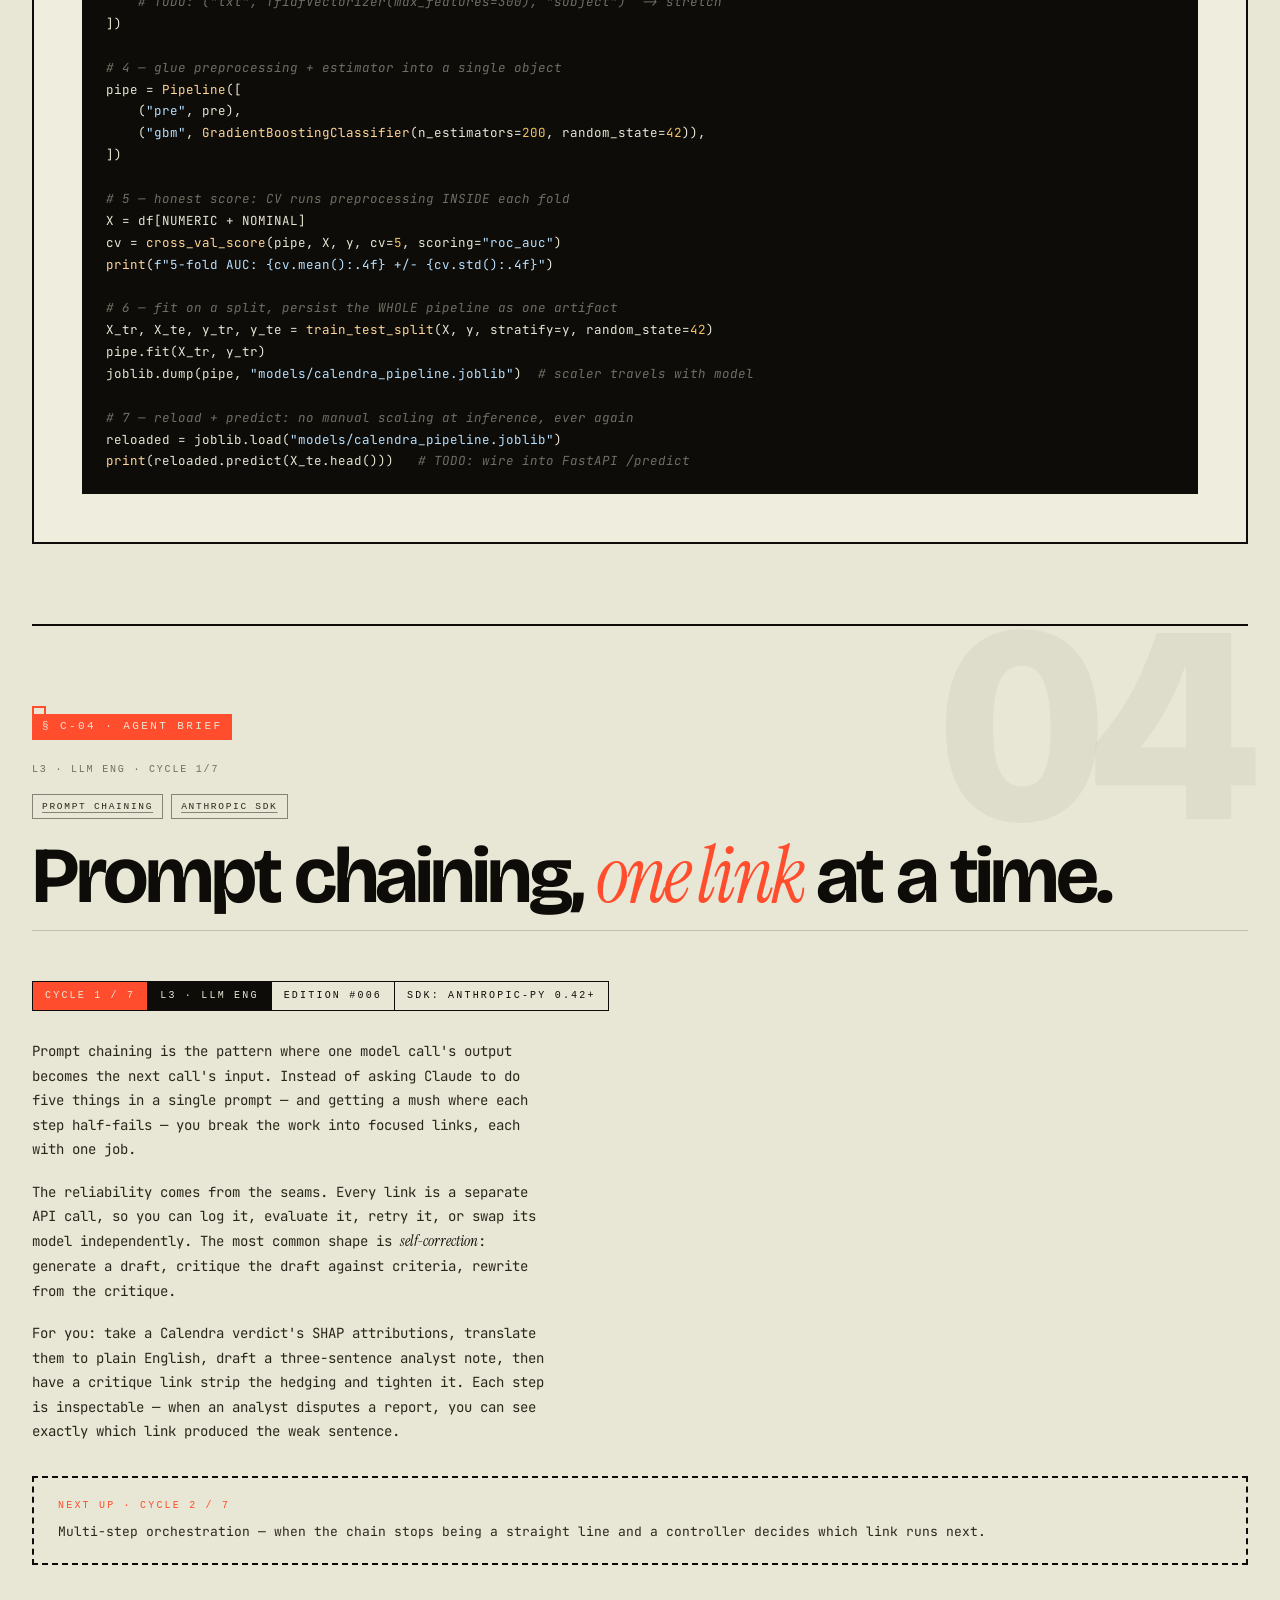
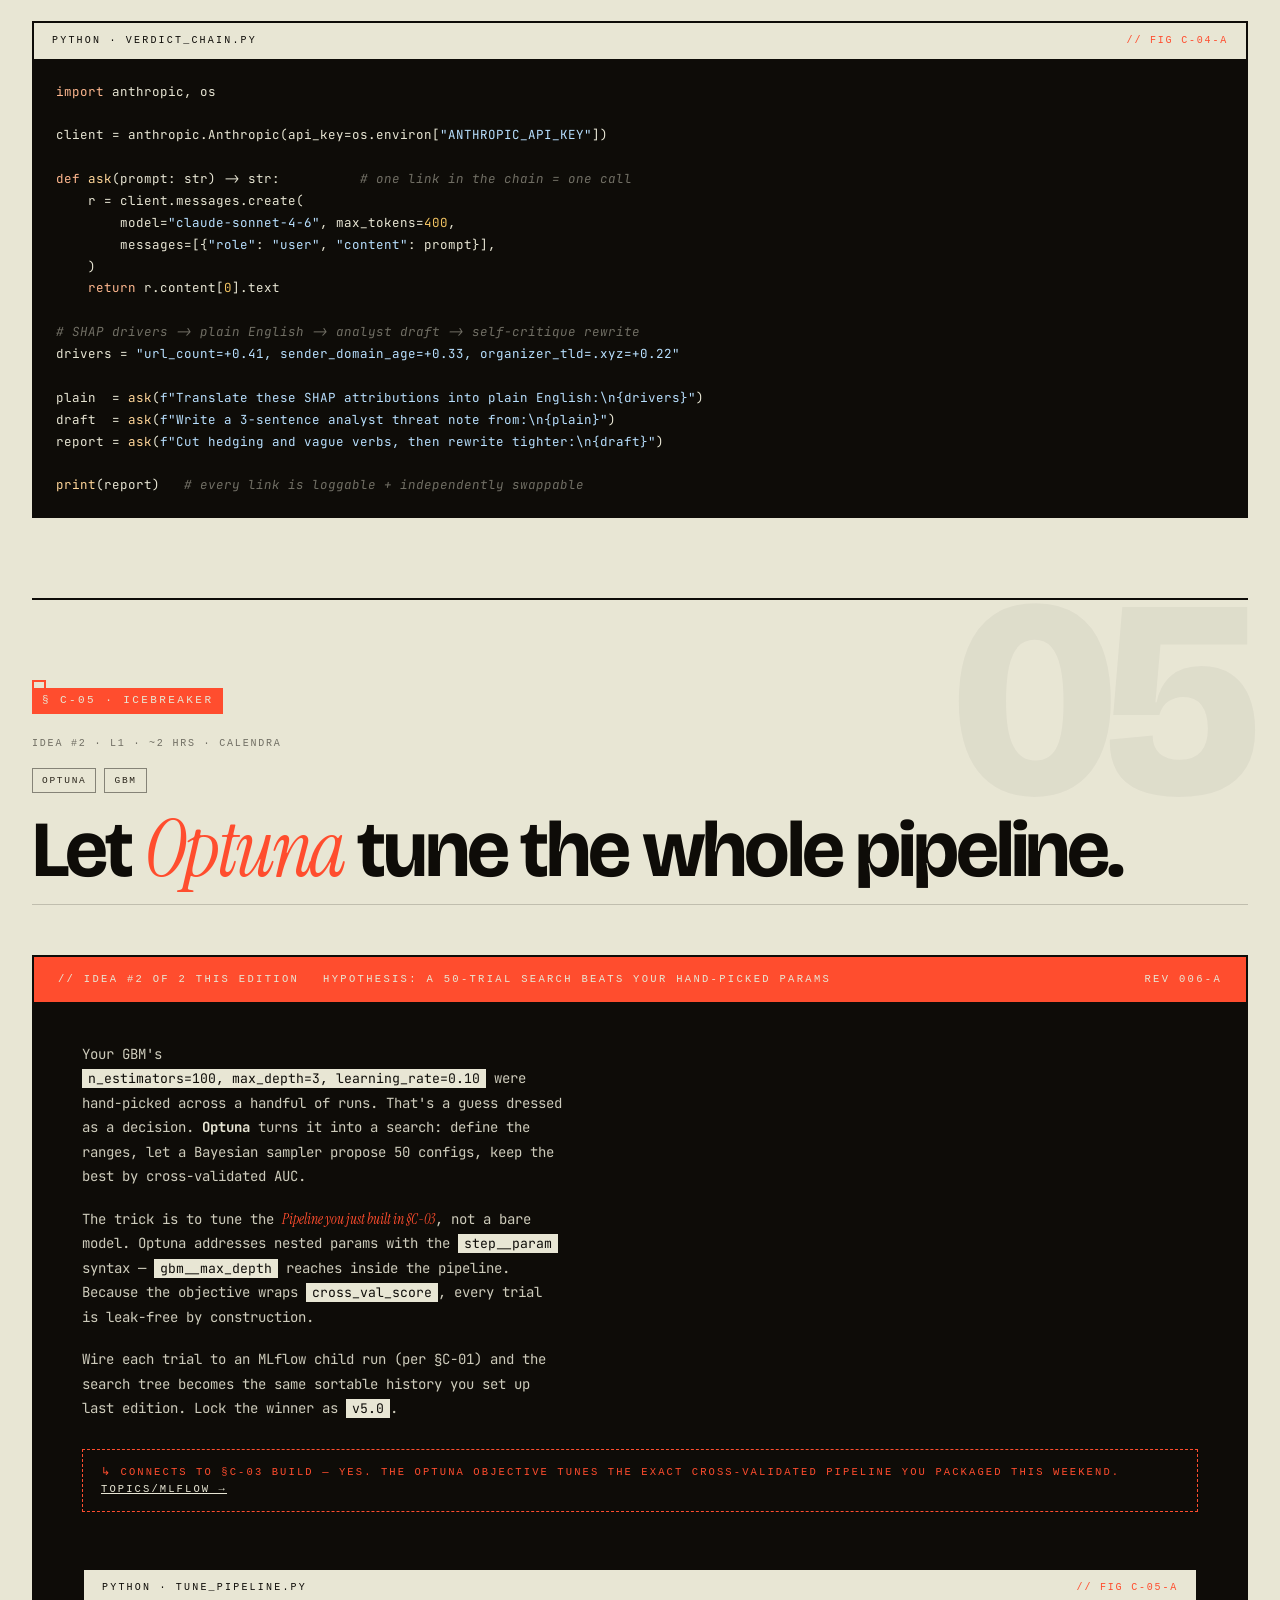
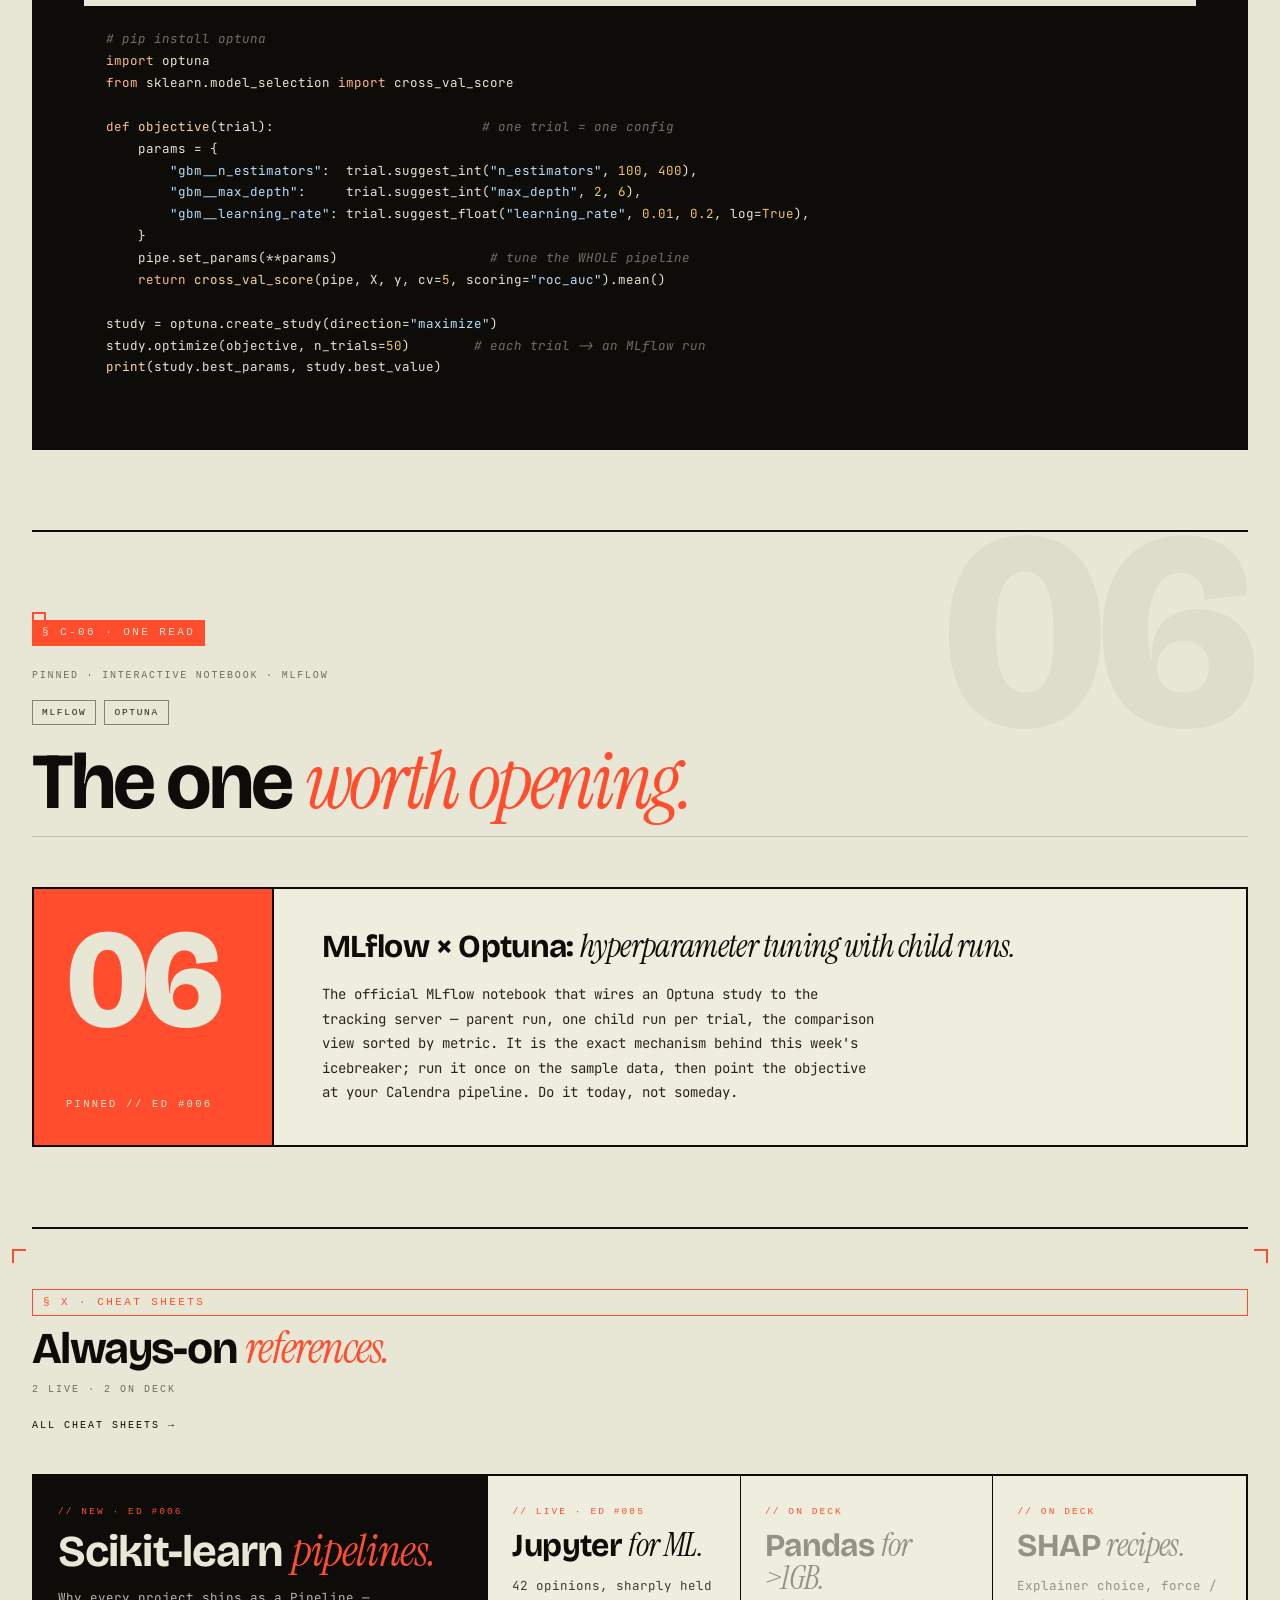
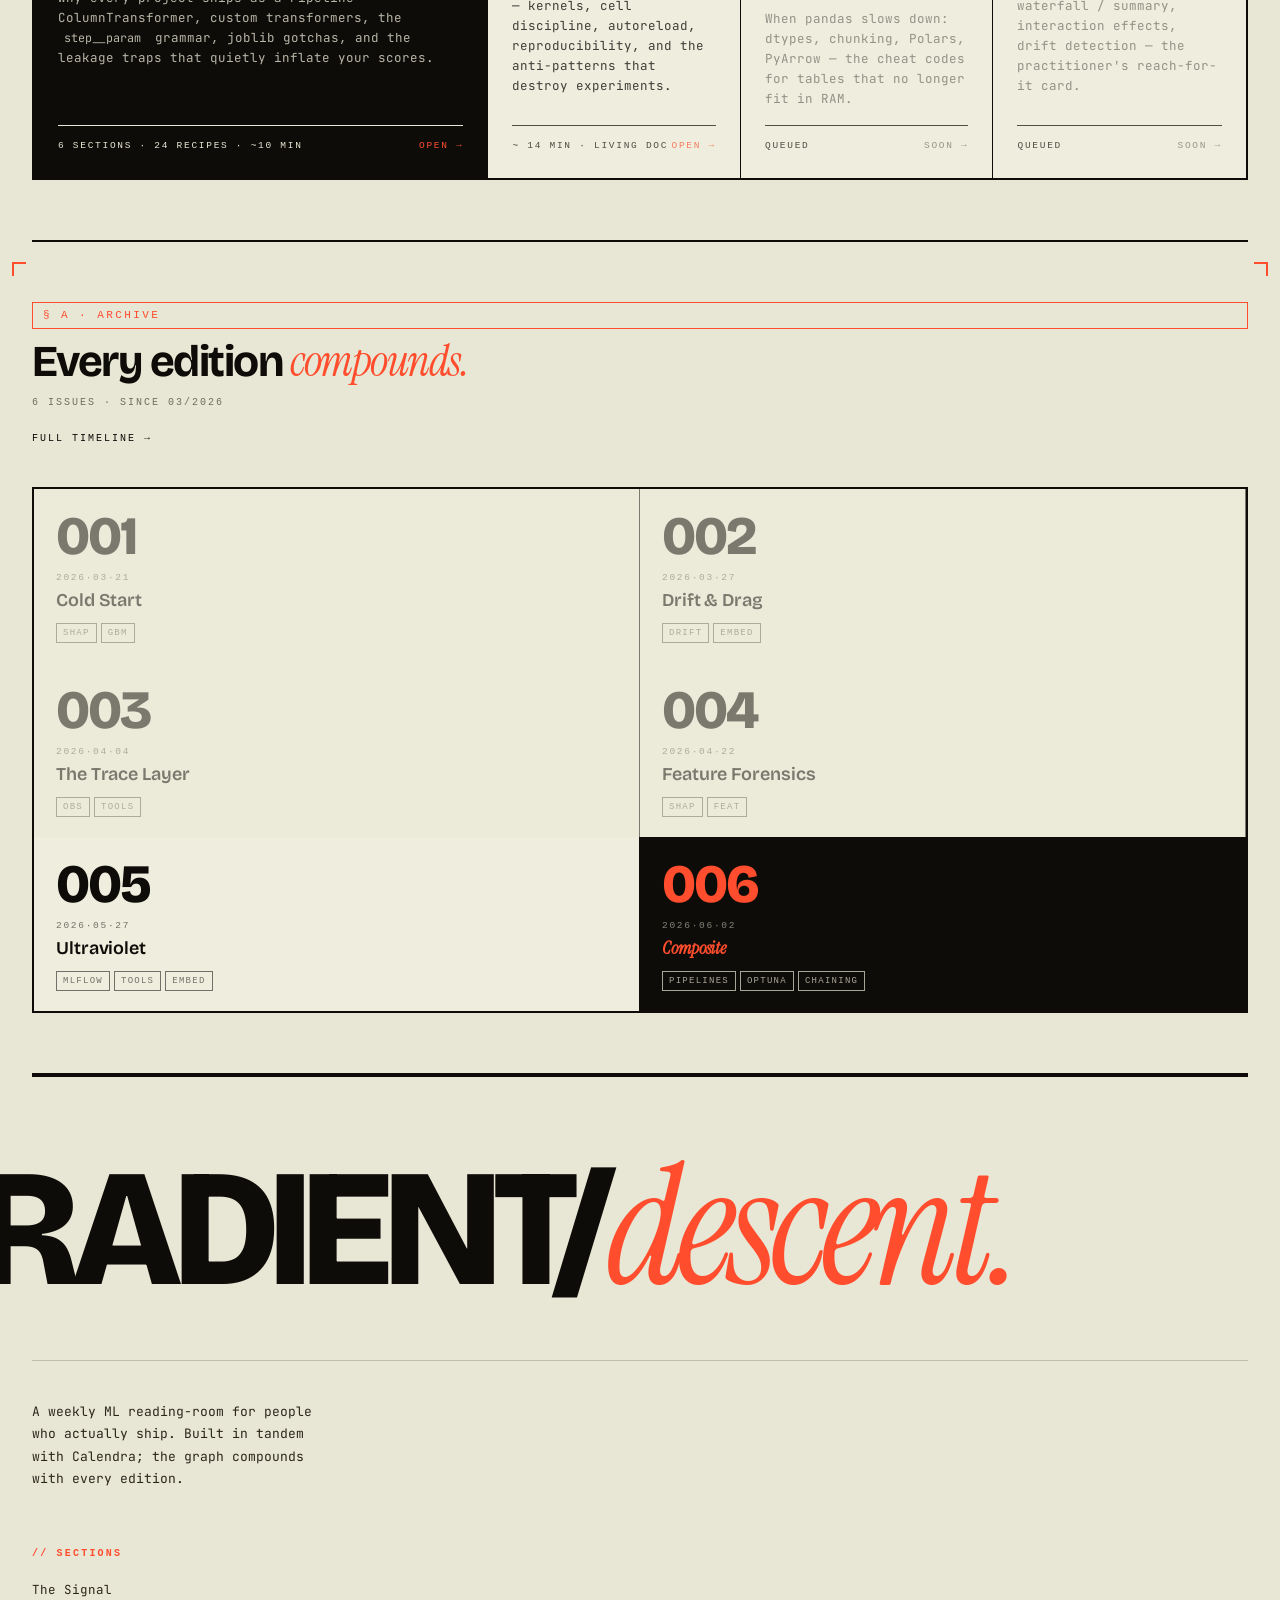
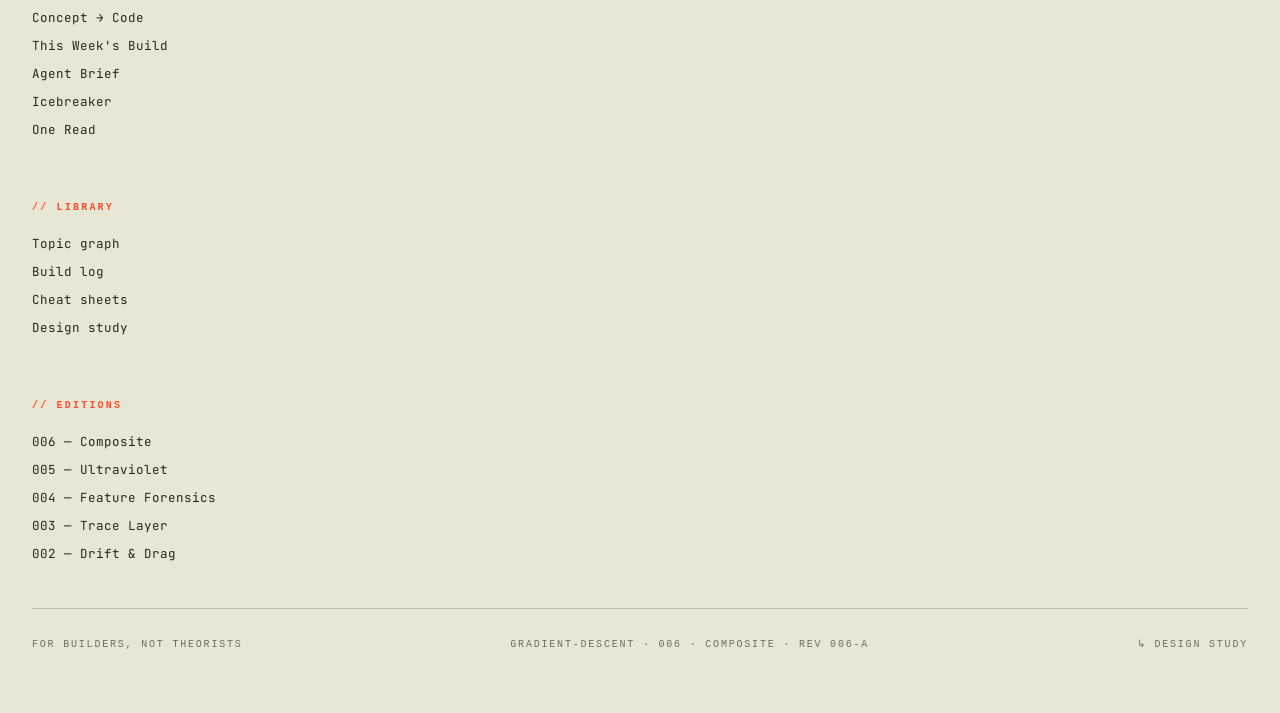
==== commit 4a8c44eb: "Edition #006 — COMPOSITE Pipelines + ColumnTransformer spine, Optuna icebreaker, prompt-chaining age" ====
--- a/index.html
+++ b/index.html
@@ -3,7 +3,7 @@
 <head>
   <meta charset="UTF-8">
   <meta name="viewport" content="width=device-width, initial-scale=1.0">
-  <title>GRADIENT-DESCENT // 005 — Ultraviolet</title>
+  <title>GRADIENT-DESCENT // 006 — Composite</title>
   <link rel="preconnect" href="https://fonts.googleapis.com">
   <link rel="preconnect" href="https://fonts.gstatic.com" crossorigin>
   <link href="https://fonts.googleapis.com/css2?family=Bricolage+Grotesque:opsz,wght@12..96,400..800&family=JetBrains+Mono:wght@400;500;700&family=Departure+Mono&family=Instrument+Serif:ital@0;1&display=swap" rel="stylesheet">
@@ -340,7 +340,7 @@
     .cs-card.coming h3 { opacity: 0.4; }
     .cs-card.coming .blurb { opacity: 0.4; }
     .cs-card.coming .row .go { color: var(--dim); }
-  
+
     @media (max-width: 720px) {
       .hero { padding: 40px 0 36px; }
       .hero-meta-row {
@@ -404,7 +404,7 @@
   <nav class="top">
     <div class="nav-inner">
       <div class="nav-brand">
-        <span class="hash">GD-005</span>
+        <span class="hash">GD-006</span>
         <a href="index.html">GRADIENT/DESCENT</a>
       </div>
       <div class="nav-links">
@@ -416,8 +416,8 @@
       </div>
       <div class="nav-meta">
         <span class="live">LIVE</span>
-        <span>2026·05·27</span>
-        <span style="color: var(--ink);">REV 005-A</span>
+        <span>2026·06·02</span>
+        <span style="color: var(--ink);">REV 006-A</span>
       </div>
     </div>
   </nav>
@@ -430,11 +430,11 @@
       <span class="cmark tr" style="top:8px; right:-20px;"></span>
 
       <div class="hero-meta-row">
-        <div class="cell hot"><strong>№005</strong>edition</div>
-        <div class="cell"><strong>2026·05·27</strong>publish date</div>
-        <div class="cell"><strong>ULTRAVIOLET</strong>codename</div>
-        <div class="cell"><strong>~7 min</strong>read time</div>
-        <div class="cell"><strong>6 / 1 / 3</strong>secs / topics-new / in-flight</div>
+        <div class="cell hot"><strong>№006</strong>edition</div>
+        <div class="cell"><strong>2026·06·02</strong>publish date</div>
+        <div class="cell"><strong>COMPOSITE</strong>codename</div>
+        <div class="cell"><strong>~8 min</strong>read time</div>
+        <div class="cell"><strong>6 / 2 / 3</strong>secs / topics-new / in-flight</div>
       </div>
 
       <div class="hero-display" id="kinetic">
@@ -445,15 +445,15 @@
       <div class="hero-deck">
         <div class="col">
           <h4>// THE LEAD</h4>
-          <p><a href="topics/mlflow.html"><strong>MLflow</strong></a> becomes the spine of every Calendra experiment this week — the loop that finally turns ad-hoc notebook runs into something you can <em>diff</em>.</p>
+          <p><a href="topics/pipelines.html"><strong>Pipelines + ColumnTransformer</strong></a> turn Calendra's preprocessing into a single leak-free object — one <code class="inline">.joblib</code> that <em>carries its own scaler</em> from train to inference.</p>
         </div>
         <div class="col">
           <h4>// ONE LEVEL UP</h4>
-          <p><a href="topics/embeddings.html"><strong>Sentence transformers</strong></a> open a new feature axis on the ICS description field. A 384-dim vector that catches what <code class="inline">url_count</code> misses.</p>
+          <p><a href="topics/mlflow.html"><strong>Optuna</strong></a> searches over that whole pipeline — every trial a tracked <em>MLflow run</em>, the best config locked as v5.0. Picks up the thread #005 promised.</p>
         </div>
         <div class="col">
           <h4>// AGENT LOOP</h4>
-          <p>Anthropic's <a href="topics/tool-use.html"><strong>tool-use</strong></a> loop, drawn out so the GBM can <em>explain itself</em> — verdict JSON in, three-sentence threat report out.</p>
+          <p><a href="topics/prompt-chaining.html"><strong>Prompt chaining</strong></a> — a SHAP attribution becomes a draft, the draft gets <em>critiqued</em>, the critique rewrites it tighter. Three small calls beat one big one.</p>
         </div>
       </div>
     </section>
@@ -466,7 +466,7 @@
       <div class="panel-head">
         <span class="id">§ B · BUILD LOG</span>
         <h2>What's <em>actually</em> on the bench.</h2>
-        <span class="ts">SYNCED 14:32 UTC</span>
+        <span class="ts">SYNCED 13:08 UTC</span>
         <span class="ref"><a href="projects/index.html">ALL PROJECTS →</a></span>
       </div>
 
@@ -478,19 +478,19 @@
         <a class="buildlog-row" href="projects/calendra-gbm.html">
           <span class="idx">B-01</span>
           <div class="name">Calendra · <em>GBM</em></div>
-          <div class="next-line">Add <b>MLflow tracking</b> · §C-02 this weekend</div>
+          <div class="next-line">Wrap as <b>Pipeline</b> + <b>Optuna</b> · §C-02 / §C-05</div>
           <span class="status training">TRAINING</span>
-          <div class="barwrap"><span>72%</span><div class="bar"><i style="width:72%"></i></div></div>
+          <div class="barwrap"><span>78%</span><div class="bar"><i style="width:78%"></i></div></div>
           <div class="metrics"><span>AUC</span> 0.978 · <span>F1</span> 0.954</div>
-          <div class="touch">2 days ago</div>
-        </a>
-
-        <a class="buildlog-row" href="projects/index.html">
+          <div class="touch">today</div>
+        </a>
+
+        <a class="buildlog-row" href="projects/calendra-gbm.html">
           <span class="idx">B-02</span>
           <div class="name">Description <em>embeddings</em></div>
-          <div class="next-line">Test <b>all-MiniLM-L6-v2</b> · §C-05 icebreaker</div>
+          <div class="next-line">Slot into <b>ColumnTransformer</b> as a text branch</div>
           <span class="status experiment">EXPERIMENT</span>
-          <div class="barwrap"><span>18%</span><div class="bar"><i style="width:18%"></i></div></div>
+          <div class="barwrap"><span>22%</span><div class="bar"><i style="width:22%"></i></div></div>
           <div class="metrics"><span>DIMS</span> 384 · <span>L2</span> queued</div>
           <div class="touch">spec draft</div>
         </a>
@@ -498,11 +498,11 @@
         <a class="buildlog-row" href="projects/index.html">
           <span class="idx">B-03</span>
           <div class="name">Workshop <em>trace</em> layer</div>
-          <div class="next-line">Wire into <b>tool-use agent</b> · §C-04</div>
+          <div class="next-line">Wrap the <b>prompt chain</b> · §C-04</div>
           <span class="status evaluating">EVALUATING</span>
-          <div class="barwrap"><span>35%</span><div class="bar"><i style="width:35%"></i></div></div>
+          <div class="barwrap"><span>40%</span><div class="bar"><i style="width:40%"></i></div></div>
           <div class="metrics"><span>PORT</span> :5899 · <span>STORE</span> SQLite</div>
-          <div class="touch">5 days ago</div>
+          <div class="touch">8 days ago</div>
         </a>
       </div>
     </section>
@@ -515,50 +515,50 @@
       <div class="panel-head">
         <span class="id">§ K · TOPIC GRAPH</span>
         <h2>Compounding <em>knowledge.</em></h2>
-        <span class="ts">8 NODES · 14 EDGES</span>
+        <span class="ts">10 NODES · 19 EDGES</span>
         <span class="ref"><a href="topics/index.html">ALL TOPICS →</a></span>
       </div>
 
       <div class="topic-grid">
+        <a class="topic-cell current" href="topics/pipelines.html">
+          <div class="num">// NEW · ED #006</div>
+          <h3>Pipelines</h3>
+          <div class="meta"><span>1 ED</span><span>ANCHOR-CANDIDATE</span></div>
+        </a>
+        <a class="topic-cell current" href="topics/prompt-chaining.html">
+          <div class="num">// NEW · ED #006</div>
+          <h3>Prompt Chaining</h3>
+          <div class="meta"><span>1 ED</span><span>L3</span></div>
+        </a>
         <a class="topic-cell current" href="topics/mlflow.html">
-          <div class="num">// NEW · ED #005</div>
+          <div class="num">// ACTIVE · ED #006</div>
           <h3>MLflow</h3>
-          <div class="meta"><span>1 ED</span><span>ANCHOR-CANDIDATE</span></div>
+          <div class="meta"><span>2 ED</span><span>+ Optuna</span></div>
         </a>
         <a class="topic-cell" href="topics/index.html">
           <div class="num">// ANCHOR</div>
           <h3>SHAP</h3>
-          <div class="meta"><span>3 ED</span><span>2 NEW EDGES</span></div>
-        </a>
-        <a class="topic-cell current" href="topics/tool-use.html">
-          <div class="num">// ACTIVE · ED #005</div>
+          <div class="meta"><span>3 ED</span><span>chain input</span></div>
+        </a>
+        <a class="topic-cell current" href="topics/index.html">
+          <div class="num">// RECURRING · ED #006</div>
+          <h3>GBM</h3>
+          <div class="meta"><span>3 ED</span><span>+1 EDGE</span></div>
+        </a>
+        <a class="topic-cell current" href="topics/index.html">
+          <div class="num">// RECURRING · ED #006</div>
+          <h3>Features</h3>
+          <div class="meta"><span>3 ED</span><span>+1 EDGE</span></div>
+        </a>
+        <a class="topic-cell" href="topics/tool-use.html">
+          <div class="num">// DORMANT</div>
           <h3>Tool Use</h3>
-          <div class="meta"><span>2 ED</span><span>+1 EDGE</span></div>
-        </a>
-        <a class="topic-cell current" href="topics/embeddings.html">
-          <div class="num">// ACTIVE · ED #005</div>
+          <div class="meta"><span>2 ED</span><span>radar</span></div>
+        </a>
+        <a class="topic-cell" href="topics/embeddings.html">
+          <div class="num">// DORMANT</div>
           <h3>Embeddings</h3>
-          <div class="meta"><span>2 ED</span><span>+1 EDGE</span></div>
-        </a>
-        <a class="topic-cell" href="topics/index.html">
-          <div class="num">// RECURRING</div>
-          <h3>Observability</h3>
-          <div class="meta"><span>2 ED</span><span>—</span></div>
-        </a>
-        <a class="topic-cell" href="topics/index.html">
-          <div class="num">// RECURRING</div>
-          <h3>GBM</h3>
-          <div class="meta"><span>2 ED</span><span>+1 EDGE</span></div>
-        </a>
-        <a class="topic-cell" href="topics/index.html">
-          <div class="num">// DORMANT 30d</div>
-          <h3>Drift</h3>
-          <div class="meta"><span>2 ED</span><span>radar</span></div>
-        </a>
-        <a class="topic-cell" href="topics/index.html">
-          <div class="num">// RECURRING</div>
-          <h3>Features</h3>
-          <div class="meta"><span>2 ED</span><span>+1 EDGE</span></div>
+          <div class="meta"><span>2 ED</span><span>queued</span></div>
         </a>
       </div>
     </section>
@@ -574,11 +574,11 @@
       <div class="secblock-head">
         <div class="secblock-meta">
           <span class="id">§ C-01 · THE SIGNAL</span>
-          <div class="ref">3 ITEMS · WEEK 21 · REF: VB / MTP / ARXIV</div>
+          <div class="ref">3 ITEMS · WEEK 23 · REF: SKLEARN / MLFLOW / ANTHROPIC</div>
           <div class="secblock-topics">
-            <a class="topic-chip" href="topics/index.html">Observability</a>
-            <a class="topic-chip" href="topics/index.html">SHAP</a>
-            <a class="topic-chip" href="topics/embeddings.html">Embeddings</a>
+            <a class="topic-chip" href="topics/pipelines.html">Pipelines</a>
+            <a class="topic-chip" href="topics/mlflow.html">MLflow</a>
+            <a class="topic-chip" href="topics/prompt-chaining.html">LLM Eng</a>
           </div>
         </div>
         <h2>Three things <em>worth</em> stopping for.</h2>
@@ -587,34 +587,34 @@
       <div class="signal-sheet">
         <article class="signal-cell">
           <div class="ix">// item i · S-01-A</div>
-          <h3>Raindrop <em>Workshop:</em> local debugger for AI agents.</h3>
-          <div class="meta-line">VENTUREBEAT · MAY 14 · MIT · OPEN SOURCE</div>
-          <p>Raindrop AI dropped <strong>Workshop</strong> — a local daemon that streams every token, tool call, and decision from your AI agent into a single SQLite file and serves a dashboard at <code class="inline">localhost:5899</code>. Zero code changes — an env var hooks Anthropic, OpenAI, LangChain, LlamaIndex, CrewAI automatically.</p>
+          <h3>scikit-learn <em>1.8:</em> GPU arrays + no-GIL.</h3>
+          <div class="meta-line">SCIKIT-LEARN.ORG · MAY 2026 · RELEASE</div>
+          <p>The Array API rollout matures: <strong>StandardScaler</strong>, <code class="inline">PolynomialFeatures</code>, and several Ridge estimators now accept PyTorch and CuPy arrays directly — preprocessing can run on a <em>GPU</em> without leaving sklearn. Plus official support for free-threaded CPython 3.14, so cross-validation folds can actually run in parallel threads. Your pipeline gets faster for free.</p>
           <div class="ftr">
-            <a href="https://venturebeat.com/technology/developers-can-now-debug-and-evaluate-ai-agents-locally-with-raindrops-open-source-tool-workshop" class="read">VENTUREBEAT →</a>
-            <div class="tags"><span class="tag">MIT</span><span class="tag">TRACE</span></div>
+            <a href="https://scikit-learn.org/stable/auto_examples/release_highlights/plot_release_highlights_1_8_0.html" class="read">SKLEARN →</a>
+            <div class="tags"><span class="tag">ARRAY-API</span><span class="tag">3.14</span></div>
           </div>
         </article>
 
         <article class="signal-cell">
           <div class="ix">// item ii · S-01-B</div>
-          <h3>Advanced <em>SHAP:</em> drift, interactions, maskers.</h3>
-          <div class="meta-line">MARKTECHPOST · MAY 17 · CODING GUIDE</div>
-          <p>A code-first guide past force plots: <strong>SHAP-IQ</strong> for feature <em>interaction</em> effects, KS-tests on SHAP distributions to detect attribution drift, side-by-side TreeExplainer vs. KernelExplainer vs. PermutationExplainer. Tells you not just "inputs changed" but "the model's <em>reasoning</em> changed."</p>
+          <h3>MLflow <em>3.0</em> meets Optuna natively.</h3>
+          <div class="meta-line">MLFLOW.ORG · DOCS · TRADITIONAL-ML</div>
+          <p>MLflow 3.0 ships first-class Optuna integration: <strong>MlflowStorage</strong> lets Optuna use the tracking server as its study backend, and <code class="inline">MlflowSparkStudy</code> fans trials out across Spark executors. Each Optuna trial lands as a <em>child run</em> under one parent — the search tree becomes sortable, diffable history instead of a console scroll. This is exactly the loop in §C-05.</p>
           <div class="ftr">
-            <a href="https://www.marktechpost.com/2026/05/17/a-coding-guide-implementing-shap-explainability-workflows-with-explainer-comparisons-maskers-interactions-drift-and-black-box-models/" class="read">MARKTECHPOST →</a>
-            <div class="tags"><span class="tag">DRIFT</span><span class="tag">PYTHON</span></div>
+            <a href="https://mlflow.org/docs/latest/ml/traditional-ml/tutorials/hyperparameter-tuning/" class="read">MLFLOW →</a>
+            <div class="tags"><span class="tag">OPTUNA</span><span class="tag">CHILD-RUNS</span></div>
           </div>
         </article>
 
         <article class="signal-cell">
           <div class="ix">// item iii · S-01-C</div>
-          <h3>Sentence transformers <em>benchmarked</em> for attack-to-CVE.</h3>
-          <div class="meta-line">ARXIV 2602.22433 · L2 · ONE LEVEL AHEAD</div>
-          <p>14 models tested on mapping cyberattack descriptions to known CVEs. <em>multi-qa-mpnet-base-dot-v1</em> hit <strong>F1 = 89.0</strong>, precision 84.0, recall 94.7 on MITRE ATT&amp;CK. The finding: description text outperforms TTP summary labels — surrounding language carries more weight than structured tags.</p>
+          <h3>Claude <em>Opus 4.8</em> lands for agent work.</h3>
+          <div class="meta-line">ANTHROPIC · JUNE 2026 · L3 · MODEL DROP</div>
+          <p>Opus 4.8 posts <strong>88.6%</strong> on SWE-bench Verified and 74.6% on Terminal-Bench 2.1, with built-in parallel-subagent workflows and a 2.5x fast mode. For the prompt-chaining work in §C-04 the practical read: a stronger critique step at each link, and fast mode makes multi-call chains cheap enough to run inline on every detection verdict.</p>
           <div class="ftr">
-            <a href="https://arxiv.org/abs/2602.22433" class="read">ARXIV →</a>
-            <div class="tags"><span class="tag l2">L2 PULL</span></div>
+            <a href="https://llm-stats.com/llm-updates" class="read">LLM-STATS →</a>
+            <div class="tags"><span class="tag l2">L3</span></div>
           </div>
         </article>
       </div>
@@ -629,54 +629,56 @@
       <div class="secblock-head">
         <div class="secblock-meta">
           <span class="id">§ C-02 · CONCEPT → CODE</span>
-          <div class="ref">~ 7 MIN · L1 PYTHON · REF: MLflow 2.x</div>
+          <div class="ref">~ 7 MIN · L1 PYTHON · REF: sklearn 1.8</div>
           <div class="secblock-topics">
-            <a class="topic-chip" href="topics/mlflow.html">MLflow</a>
-            <a class="topic-chip" href="topics/mlflow.html">Tracking</a>
+            <a class="topic-chip" href="topics/pipelines.html">Pipelines</a>
+            <a class="topic-chip" href="topics/pipelines.html">ColumnTransformer</a>
             <a class="topic-chip" href="topics/index.html">GBM</a>
           </div>
         </div>
-        <h2>MLflow: <em>stop guessing,</em> start comparing.</h2>
+        <h2>Pipelines: <em>one object,</em> zero leakage.</h2>
       </div>
 
       <div class="twocol">
         <div>
-          <p>You have a working GBM hitting 98% accuracy. But which <code class="inline">n_estimators</code> got you there? What <code class="inline">max_depth</code> did you finally settle on? When you retrain on fresh labeled data next month, how will you know the new run is actually better — or just differently broken?</p>
-          <p>Without experiment tracking, model development is <em>archaeology</em> — reconstructing what past-you did from notebook cells and vague memory. <strong>MLflow fixes this.</strong> Every training run becomes a named, permanent record with its exact parameters, evaluation metrics, and saved model artifact.</p>
-          <p>The API surface you need is tiny: <code class="inline">set_experiment()</code> names the project, <code class="inline">start_run()</code> opens a record, three logging calls fill it in. Comparison views, registry, artifact browser — free.</p>
-          <p>Change one param, re-run with a different <code class="inline">run_name</code>, and the UI lets you diff them. That's the entire loop.</p>
+          <p>Right now Calendra's preprocessing probably lives as loose cells: scale these columns, one-hot those, then call <code class="inline">.fit()</code>. The bug hiding in that flow is <strong>data leakage</strong> — if you scale on the full dataset <em>before</em> splitting, your test fold has already peeked at the training set's statistics. Your reported AUC is optimistic fiction.</p>
+          <p>A <code class="inline">Pipeline</code> fixes this structurally. It chains preprocessing and model into one estimator. When cross-validation re-fits it on each fold, the scaler learns its means from <em>that fold's training rows only</em>. Leakage becomes impossible by construction, not by discipline.</p>
+          <p><code class="inline">ColumnTransformer</code> is the other half: different columns, different treatment. Numeric features get scaled; categorical TLDs and languages get one-hot encoded with <code class="inline">handle_unknown="ignore"</code> so an unseen <code class="inline">.zip</code> domain at inference produces all-zeros instead of a crash.</p>
+          <p>The payoff: the whole thing pickles as <em>one</em> <code class="inline">.joblib</code>. Preprocessing travels with the model — no separate scaler to version, lose, or mismatch at inference.</p>
 
           <div class="callout">
             <span class="lbl">// see also</span>
-            Full topic page on MLflow with every appearance across editions, the full code archive, and the roadmap of where it goes next — <a href="topics/mlflow.html">topics/mlflow →</a>
+            Full topic page on Pipelines — every appearance, the growing code archive, and the roadmap from baseline wrap to full feature-union — <a href="topics/pipelines.html">topics/pipelines →</a>
           </div>
         </div>
 
         <div class="code">
           <div class="code-head">
-            <span class="lang">python · baseline_gbm.py</span>
+            <span class="lang">python · leakproof_pipeline.py</span>
             <span class="id">// FIG C-02-α</span>
           </div>
-<pre><span class="k">import</span> mlflow
-<span class="k">import</span> mlflow.sklearn
+<pre><span class="k">from</span> sklearn.pipeline <span class="k">import</span> Pipeline
+<span class="k">from</span> sklearn.compose <span class="k">import</span> ColumnTransformer
+<span class="k">from</span> sklearn.preprocessing <span class="k">import</span> StandardScaler, OneHotEncoder
 <span class="k">from</span> sklearn.ensemble <span class="k">import</span> GradientBoostingClassifier
 <span class="k">from</span> sklearn.model_selection <span class="k">import</span> train_test_split
-<span class="k">from</span> sklearn.metrics <span class="k">import</span> roc_auc_score, f1_score
-
-params = {<span class="s">"n_estimators"</span>: <span class="n">100</span>, <span class="s">"max_depth"</span>: <span class="n">3</span>, <span class="s">"learning_rate"</span>: <span class="n">0.1</span>}
-
-mlflow.set_experiment(<span class="s">"calendra-gbm"</span>)
-
-<span class="k">with</span> mlflow.start_run(run_name=<span class="s">"baseline"</span>):
-    model = <span class="f">GradientBoostingClassifier</span>(**params, random_state=<span class="n">42</span>)
-    model.fit(X_train, y_train)
-
-    mlflow.log_params(params)
-    mlflow.log_metric(<span class="s">"auc_roc"</span>, roc_auc_score(y_test, model.predict_proba(X_test)[:, <span class="n">1</span>]))
-    mlflow.log_metric(<span class="s">"f1"</span>,      f1_score(y_test, model.predict(X_test)))
-    mlflow.sklearn.log_model(model, <span class="s">"model"</span>)
-
-<span class="c"># Now run:  mlflow ui  →  open localhost:5000</span></pre>
+
+numeric = [<span class="s">"url_count"</span>, <span class="s">"sender_domain_age"</span>, <span class="s">"content_len"</span>, <span class="s">"attendee_count"</span>]
+nominal = [<span class="s">"organizer_tld"</span>, <span class="s">"detected_language"</span>]
+
+pre = <span class="f">ColumnTransformer</span>([
+    (<span class="s">"num"</span>, <span class="f">StandardScaler</span>(), numeric),                       <span class="c"># scale on fold-train stats only</span>
+    (<span class="s">"cat"</span>, <span class="f">OneHotEncoder</span>(handle_unknown=<span class="s">"ignore"</span>), nominal), <span class="c"># unseen TLD -&gt; all-zeros</span>
+])
+
+pipe = <span class="f">Pipeline</span>([
+    (<span class="s">"pre"</span>, pre),                                          <span class="c"># preprocessing re-fit per fold</span>
+    (<span class="s">"gbm"</span>, <span class="f">GradientBoostingClassifier</span>(random_state=<span class="n">42</span>)),
+])
+
+X_tr, X_te, y_tr, y_te = <span class="f">train_test_split</span>(X, y, stratify=y, random_state=<span class="n">42</span>)
+pipe.fit(X_tr, y_tr)            <span class="c"># scaler learns means from X_tr ONLY</span>
+<span class="f">print</span>(pipe.score(X_te, y_te))  <span class="c"># one estimator: preprocessing + model, no leak</span></pre>
         </div>
       </div>
     </section>
@@ -690,67 +692,87 @@
       <div class="secblock-head">
         <div class="secblock-meta">
           <span class="id">§ C-03 · THIS WEEK'S BUILD</span>
-          <div class="ref">SAT · ~ 90 MIN · DELIVERABLE: NOTEBOOK</div>
+          <div class="ref">SAT · ~ 90 MIN · DELIVERABLE: ONE .JOBLIB</div>
           <div class="secblock-topics">
-            <a class="topic-chip" href="topics/mlflow.html">MLflow</a>
+            <a class="topic-chip" href="topics/pipelines.html">Pipelines</a>
             <a class="topic-chip" href="topics/index.html">GBM</a>
           </div>
         </div>
-        <h2>GBM <em>experiment tracker.</em></h2>
+        <h2>Package Calendra as <em>one estimator.</em></h2>
       </div>
 
       <div class="build">
         <div class="build-band">
           <span class="diff">INTERMEDIATE</span>
-          <span>// DELIVERABLE: SWEEP_GBM.PY + MLFLOW UI · 3 TRACKED RUNS · LIVE DIFF</span>
-          <span>REV 005-A</span>
+          <span>// DELIVERABLE: BUILD_PIPELINE.PY · 5-FOLD CV · SINGLE JOBLIB ARTIFACT</span>
+          <span>REV 006-A</span>
         </div>
 
         <div class="build-body">
           <div class="twocol">
             <div class="prose">
               <h4>// WHAT YOU'LL BUILD</h4>
-              <p style="font-family:var(--mono); font-size:14px; line-height:1.7; color:var(--ink-2); max-width:60ch;">A repeatable GBM training pipeline that logs every run — parameters, AUC, F1, and the model artifact — to MLflow, so you can compare iterations visually and never lose a result.</p>
+              <p style="font-family:var(--mono); font-size:14px; line-height:1.7; color:var(--ink-2); max-width:60ch;">A single fittable <code class="inline">Pipeline</code> that bundles all of Calendra's preprocessing with the GBM, scores itself honestly with 5-fold cross-validation, and serializes to one <code class="inline">.joblib</code> you can reload and call without ever touching a scaler again.</p>
 
               <h4>// WHAT YOU'LL LEARN</h4>
               <ul>
-                <li>How MLflow organizes experiments, runs, parameters, metrics, artifacts</li>
-                <li>Sweep multiple hyperparameter configs in one script and diff them in the UI</li>
-                <li>Register a production-ready model version from the winning run</li>
+                <li>Wiring numeric + categorical branches into one <code class="inline">ColumnTransformer</code></li>
+                <li>Why <code class="inline">cross_val_score</code> on a Pipeline is the only honest number</li>
+                <li>Persisting preprocessing and model together so inference can't drift</li>
               </ul>
 
               <h4>// CALENDRA ANGLE</h4>
-              <p style="font-family:var(--mono); font-size:14px; line-height:1.7; color:var(--ink-2); max-width:60ch;">Open <code class="inline">model_training.ipynb</code> this weekend. Migration is three steps: <code class="inline">import mlflow</code>, wrap the training block in <code class="inline">with start_run():</code>, drop in four <code class="inline">log_*</code> calls around your existing metrics prints. See the full <a href="projects/calendra-gbm.html">Calendra GBM project page</a> for the migration plan.</p>
+              <p style="font-family:var(--mono); font-size:14px; line-height:1.7; color:var(--ink-2); max-width:60ch;">If you open a notebook this weekend, open <code class="inline">model_training.ipynb</code> and collapse the scattered preprocessing cells into this one object. Then point <code class="inline">features.py</code> at it and replace <code class="inline">models/v4.1.joblib</code> with <code class="inline">models/calendra_pipeline.joblib</code> — the FastAPI <code class="inline">/predict</code> endpoint stops doing manual scaling entirely. See the <a href="projects/calendra-gbm.html">Calendra GBM project page</a> for the migration plan.</p>
             </div>
 
             <div class="code">
               <div class="code-head">
-                <span class="lang">python · sweep_gbm.py</span>
+                <span class="lang">python · build_pipeline.py</span>
                 <span class="id">// FIG C-03-α</span>
               </div>
-<pre>experiments = [
-    {<span class="s">"run_name"</span>: <span class="s">"shallow-fast"</span>,  <span class="s">"n_estimators"</span>:  <span class="n">50</span>, <span class="s">"max_depth"</span>: <span class="n">3</span>, <span class="s">"learning_rate"</span>: <span class="n">0.10</span>},
-    {<span class="s">"run_name"</span>: <span class="s">"deeper-slower"</span>, <span class="s">"n_estimators"</span>: <span class="n">100</span>, <span class="s">"max_depth"</span>: <span class="n">5</span>, <span class="s">"learning_rate"</span>: <span class="n">0.05</span>},
-    {<span class="s">"run_name"</span>: <span class="s">"more-trees"</span>,    <span class="s">"n_estimators"</span>: <span class="n">200</span>, <span class="s">"max_depth"</span>: <span class="n">3</span>, <span class="s">"learning_rate"</span>: <span class="n">0.05</span>},
-]
-
-mlflow.set_experiment(<span class="s">"calendra-gbm-comparison"</span>)
-
-<span class="k">for</span> cfg <span class="k">in</span> experiments:
-    run_name = cfg.pop(<span class="s">"run_name"</span>)
-    <span class="k">with</span> mlflow.start_run(run_name=run_name):
-        model = <span class="f">GradientBoostingClassifier</span>(**cfg, random_state=<span class="n">42</span>)
-        model.fit(X_train, y_train)
-
-        auc   = roc_auc_score(y_test, model.predict_proba(X_test)[:, <span class="n">1</span>])
-        f1    = f1_score(y_test, model.predict(X_test))
-        cv_f1 = cross_val_score(model, X_train, y_train, cv=<span class="n">5</span>, scoring=<span class="s">"f1"</span>).mean()
-
-        mlflow.log_params(cfg)
-        mlflow.log_metric(<span class="s">"auc_roc"</span>, auc)
-        mlflow.log_metric(<span class="s">"f1"</span>,      f1)
-        mlflow.log_metric(<span class="s">"cv_f1"</span>,   cv_f1)
-        mlflow.sklearn.log_model(model, <span class="s">"model"</span>)</pre>
+<pre><span class="k">import</span> joblib
+<span class="k">import</span> pandas <span class="k">as</span> pd
+<span class="k">from</span> sklearn.pipeline <span class="k">import</span> Pipeline
+<span class="k">from</span> sklearn.compose <span class="k">import</span> ColumnTransformer
+<span class="k">from</span> sklearn.preprocessing <span class="k">import</span> StandardScaler, OneHotEncoder
+<span class="k">from</span> sklearn.ensemble <span class="k">import</span> GradientBoostingClassifier
+<span class="k">from</span> sklearn.model_selection <span class="k">import</span> cross_val_score, train_test_split
+
+<span class="c"># 1 — load the labeled ICS feature table (one row per invite)</span>
+df = pd.read_parquet(<span class="s">"data/train.parquet"</span>)   <span class="c"># TODO: your real path</span>
+y  = df.pop(<span class="s">"is_malicious"</span>)                   <span class="c"># label column -&gt; target</span>
+
+<span class="c"># 2 — declare which columns get which treatment</span>
+NUMERIC = [<span class="s">"url_count"</span>, <span class="s">"sender_domain_age"</span>, <span class="s">"content_len"</span>, <span class="s">"attendee_count"</span>]
+NOMINAL = [<span class="s">"organizer_tld"</span>, <span class="s">"detected_language"</span>]
+<span class="c"># TODO: distribute the rest of your 12 features into the right list</span>
+
+<span class="c"># 3 — one ColumnTransformer = all preprocessing, re-fit per fold</span>
+pre = <span class="f">ColumnTransformer</span>([
+    (<span class="s">"num"</span>, <span class="f">StandardScaler</span>(), NUMERIC),
+    (<span class="s">"cat"</span>, <span class="f">OneHotEncoder</span>(handle_unknown=<span class="s">"ignore"</span>), NOMINAL),
+    <span class="c"># TODO: ("txt", TfidfVectorizer(max_features=300), "subject")  -&gt; stretch</span>
+])
+
+<span class="c"># 4 — glue preprocessing + estimator into a single object</span>
+pipe = <span class="f">Pipeline</span>([
+    (<span class="s">"pre"</span>, pre),
+    (<span class="s">"gbm"</span>, <span class="f">GradientBoostingClassifier</span>(n_estimators=<span class="n">200</span>, random_state=<span class="n">42</span>)),
+])
+
+<span class="c"># 5 — honest score: CV runs preprocessing INSIDE each fold</span>
+X = df[NUMERIC + NOMINAL]
+cv = <span class="f">cross_val_score</span>(pipe, X, y, cv=<span class="n">5</span>, scoring=<span class="s">"roc_auc"</span>)
+<span class="f">print</span>(<span class="s">f"5-fold AUC: {cv.mean():.4f} +/- {cv.std():.4f}"</span>)
+
+<span class="c"># 6 — fit on a split, persist the WHOLE pipeline as one artifact</span>
+X_tr, X_te, y_tr, y_te = <span class="f">train_test_split</span>(X, y, stratify=y, random_state=<span class="n">42</span>)
+pipe.fit(X_tr, y_tr)
+joblib.dump(pipe, <span class="s">"models/calendra_pipeline.joblib"</span>)  <span class="c"># scaler travels with model</span>
+
+<span class="c"># 7 — reload + predict: no manual scaling at inference, ever again</span>
+reloaded = joblib.load(<span class="s">"models/calendra_pipeline.joblib"</span>)
+<span class="f">print</span>(reloaded.predict(X_te.head()))   <span class="c"># TODO: wire into FastAPI /predict</span></pre>
             </div>
           </div>
         </div>
@@ -766,68 +788,58 @@
       <div class="secblock-head">
         <div class="secblock-meta">
           <span class="id">§ C-04 · AGENT BRIEF</span>
-          <div class="ref">L3 · LLM ENG · CYCLE 0/7</div>
+          <div class="ref">L3 · LLM ENG · CYCLE 1/7</div>
           <div class="secblock-topics">
-            <a class="topic-chip" href="topics/tool-use.html">Tool Use</a>
-            <a class="topic-chip" href="topics/tool-use.html">Anthropic SDK</a>
-          </div>
-        </div>
-        <h2>Tool use, the <em>function-dispatch</em> loop.</h2>
+            <a class="topic-chip" href="topics/prompt-chaining.html">Prompt Chaining</a>
+            <a class="topic-chip" href="topics/prompt-chaining.html">Anthropic SDK</a>
+          </div>
+        </div>
+        <h2>Prompt chaining, <em>one link</em> at a time.</h2>
       </div>
 
       <div class="agent-meta-strip">
-        <span class="hot">CYCLE 0 / 7</span>
+        <span class="hot">CYCLE 1 / 7</span>
         <span class="ink">L3 · LLM ENG</span>
-        <span>EDITION #005</span>
+        <span>EDITION #006</span>
         <span>SDK: anthropic-py 0.42+</span>
       </div>
 
       <div class="twocol">
         <div>
-          <p>Tool use is the pattern where you give Claude a set of functions it can call during a response — pausing generation to invoke them and incorporating their return values before continuing.</p>
-          <p>You describe each tool with a name, description, and JSON schema for its inputs. Claude decides when to call it. You implement the logic. The loop runs until Claude reaches a natural stopping point. This isn't prompt engineering — it's a proper function-dispatch loop with Claude as the decision-maker about when to invoke external systems.</p>
-          <p>The most immediate use case for you: a Claude agent that reads a Calendra verdict JSON and writes a human-readable threat report, optionally calling lookup tools — domain age, URL category — for context the verdict alone can't carry.</p>
+          <p>Prompt chaining is the pattern where one model call's output becomes the next call's input. Instead of asking Claude to do five things in a single prompt — and getting a mush where each step half-fails — you break the work into focused links, each with one job.</p>
+          <p>The reliability comes from the seams. Every link is a separate API call, so you can log it, evaluate it, retry it, or swap its model independently. The most common shape is <em>self-correction</em>: generate a draft, critique the draft against criteria, rewrite from the critique.</p>
+          <p>For you: take a Calendra verdict's SHAP attributions, translate them to plain English, draft a three-sentence analyst note, then have a critique link strip the hedging and tighten it. Each step is inspectable — when an analyst disputes a report, you can see exactly which link produced the weak sentence.</p>
 
           <div class="next-up">
-            <span class="lbl">NEXT UP · CYCLE 1 / 7</span>
-            Prompt chaining — when a single call isn't enough and Claude's output needs to become the input for the next step.
+            <span class="lbl">NEXT UP · CYCLE 2 / 7</span>
+            Multi-step orchestration — when the chain stops being a straight line and a controller decides which link runs next.
           </div>
         </div>
 
         <div class="code">
           <div class="code-head">
-            <span class="lang">python · threat_report_agent.py</span>
+            <span class="lang">python · verdict_chain.py</span>
             <span class="id">// FIG C-04-α</span>
           </div>
-<pre><span class="k">import</span> anthropic, json, os
+<pre><span class="k">import</span> anthropic, os
 
 client = anthropic.Anthropic(api_key=os.environ[<span class="s">"ANTHROPIC_API_KEY"</span>])
 
-tools = [{
-    <span class="s">"name"</span>: <span class="s">"lookup_domain_age"</span>,
-    <span class="s">"description"</span>: <span class="s">"Returns approximate age of a domain in years"</span>,
-    <span class="s">"input_schema"</span>: {
-        <span class="s">"type"</span>: <span class="s">"object"</span>,
-        <span class="s">"properties"</span>: {<span class="s">"domain"</span>: {<span class="s">"type"</span>: <span class="s">"string"</span>}},
-        <span class="s">"required"</span>: [<span class="s">"domain"</span>],
-    },
-}]
-
-<span class="k">def</span> <span class="f">write_threat_report</span>(verdict: dict) -> str:
-    messages = [{<span class="s">"role"</span>: <span class="s">"user"</span>, <span class="s">"content"</span>:
-        <span class="s">f"Write a 3-sentence threat report. Verdict: {json.dumps(verdict)}"</span>}]
-
-    <span class="k">while</span> <span class="n">True</span>:
-        resp = client.messages.create(
-            model=<span class="s">"claude-sonnet-4-6"</span>, max_tokens=<span class="n">512</span>,
-            tools=tools, messages=messages,
-        )
-        <span class="k">if</span> resp.stop_reason == <span class="s">"end_turn"</span>:
-            <span class="k">return</span> next(b.text <span class="k">for</span> b <span class="k">in</span> resp.content <span class="k">if</span> hasattr(b, <span class="s">"text"</span>))
-        results = [<span class="f">execute_tool</span>(b.name, b.input)
-                   <span class="k">for</span> b <span class="k">in</span> resp.content <span class="k">if</span> b.type == <span class="s">"tool_use"</span>]
-        messages += [{<span class="s">"role"</span>: <span class="s">"assistant"</span>, <span class="s">"content"</span>: resp.content},
-                     {<span class="s">"role"</span>: <span class="s">"user"</span>,      <span class="s">"content"</span>: results}]</pre>
+<span class="k">def</span> <span class="f">ask</span>(prompt: str) -&gt; str:          <span class="c"># one link in the chain = one call</span>
+    r = client.messages.create(
+        model=<span class="s">"claude-sonnet-4-6"</span>, max_tokens=<span class="n">400</span>,
+        messages=[{<span class="s">"role"</span>: <span class="s">"user"</span>, <span class="s">"content"</span>: prompt}],
+    )
+    <span class="k">return</span> r.content[<span class="n">0</span>].text
+
+<span class="c"># SHAP drivers -&gt; plain English -&gt; analyst draft -&gt; self-critique rewrite</span>
+drivers = <span class="s">"url_count=+0.41, sender_domain_age=+0.33, organizer_tld=.xyz=+0.22"</span>
+
+plain  = <span class="f">ask</span>(<span class="s">f"Translate these SHAP attributions into plain English:\n{drivers}"</span>)
+draft  = <span class="f">ask</span>(<span class="s">f"Write a 3-sentence analyst threat note from:\n{plain}"</span>)
+report = <span class="f">ask</span>(<span class="s">f"Cut hedging and vague verbs, then rewrite tighter:\n{draft}"</span>)
+
+<span class="f">print</span>(report)   <span class="c"># every link is loggable + independently swappable</span></pre>
         </div>
       </div>
     </section>
@@ -841,53 +853,55 @@
       <div class="secblock-head">
         <div class="secblock-meta">
           <span class="id">§ C-05 · ICEBREAKER</span>
-          <div class="ref">IDEA #1 · L2 · ~2 HRS · CALENDRA</div>
+          <div class="ref">IDEA #2 · L1 · ~2 HRS · CALENDRA</div>
           <div class="secblock-topics">
-            <a class="topic-chip" href="topics/embeddings.html">Embeddings</a>
-            <a class="topic-chip" href="topics/index.html">Features</a>
-          </div>
-        </div>
-        <h2>Trade <code class="inline" style="font-size:0.7em; background: var(--hot); color: var(--paper);">url_count</code> for a <em>description embedding.</em></h2>
+            <a class="topic-chip" href="topics/mlflow.html">Optuna</a>
+            <a class="topic-chip" href="topics/index.html">GBM</a>
+          </div>
+        </div>
+        <h2>Let <em>Optuna</em> tune the whole pipeline.</h2>
       </div>
 
       <div class="ice">
         <div class="ice-band">
-          <span>// IDEA #1 OF 2 THIS EDITION</span>
-          <span>HYPOTHESIS: description embeddings &gt; raw URL count on AUC</span>
-          <span>REV 005-A</span>
+          <span>// IDEA #2 OF 2 THIS EDITION</span>
+          <span>HYPOTHESIS: a 50-trial search beats your hand-picked params</span>
+          <span>REV 006-A</span>
         </div>
 
         <div class="ice-body">
           <div class="twocol">
             <div>
-              <p>Your Calendra feature pipeline uses <code class="inline">url_count</code> as a raw integer. Useful, but brittle: a single obfuscated link scores the same as a zero-URL benign invite, and a verbose phishing description with no URLs at all gets ignored entirely.</p>
-              <p>The description field itself contains far richer signal. Attackers write things like <em>"Click here to confirm your attendance: http://malcal-invite.xyz/rsvp?t=abc123"</em> — the surrounding language is semantically suspicious before you ever parse the URL.</p>
-              <p><strong>Sentence transformers</strong> map raw text into a 384-dim vector encoding semantic meaning. Add cosine similarity to a centroid of known-malicious description embeddings as a single new feature — or use the raw embedding dims via PCA, or test both alongside your existing features with MLflow.</p>
+              <p>Your GBM's <code class="inline">n_estimators=100, max_depth=3, learning_rate=0.10</code> were hand-picked across a handful of runs. That's a guess dressed as a decision. <strong>Optuna</strong> turns it into a search: define the ranges, let a Bayesian sampler propose 50 configs, keep the best by cross-validated AUC.</p>
+              <p>The trick is to tune the <em>Pipeline you just built in §C-03</em>, not a bare model. Optuna addresses nested params with the <code class="inline">step__param</code> syntax — <code class="inline">gbm__max_depth</code> reaches inside the pipeline. Because the objective wraps <code class="inline">cross_val_score</code>, every trial is leak-free by construction.</p>
+              <p>Wire each trial to an MLflow child run (per §C-01) and the search tree becomes the same sortable history you set up last edition. Lock the winner as <code class="inline">v5.0</code>.</p>
 
               <div class="connect">
-                ↳ CONNECTS TO §C-03 BUILD — log the embedding-augmented run alongside your baseline in MLflow and compare AUC + F1 directly in the UI. <a href="topics/embeddings.html">topics/embeddings →</a>
+                ↳ CONNECTS TO §C-03 BUILD — Yes. The Optuna objective tunes the exact cross-validated Pipeline you packaged this weekend. <a href="topics/mlflow.html">topics/mlflow →</a>
               </div>
             </div>
 
             <div class="code">
               <div class="code-head">
-                <span class="lang">python · description_embed.py</span>
+                <span class="lang">python · tune_pipeline.py</span>
                 <span class="id">// FIG C-05-α</span>
               </div>
-<pre><span class="k">from</span> sentence_transformers <span class="k">import</span> SentenceTransformer
-<span class="k">from</span> sklearn.metrics.pairwise <span class="k">import</span> cosine_similarity
-
-model = <span class="f">SentenceTransformer</span>(<span class="s">"all-MiniLM-L6-v2"</span>)  <span class="c"># 384-dim, fast</span>
-
-descriptions = [
-    <span class="s">"Join the team for our Q2 planning session — Google Meet link inside"</span>,
-    <span class="s">"Confirm your attendance: http://quarterly-sync.xyz/rsvp?token=abc"</span>,
-]
-embeddings = model.encode(descriptions)   <span class="c"># shape: (n, 384)</span>
-
-<span class="c"># Cosine similarity to a centroid of known-malicious embeddings</span>
-mal_centroid   = embeddings[labels == <span class="n">1</span>].mean(axis=<span class="n">0</span>, keepdims=<span class="n">True</span>)
-suspicion_feat = cosine_similarity(embeddings, mal_centroid).flatten()</pre>
+<pre><span class="c"># pip install optuna</span>
+<span class="k">import</span> optuna
+<span class="k">from</span> sklearn.model_selection <span class="k">import</span> cross_val_score
+
+<span class="k">def</span> <span class="f">objective</span>(trial):                          <span class="c"># one trial = one config</span>
+    params = {
+        <span class="s">"gbm__n_estimators"</span>:  trial.suggest_int(<span class="s">"n_estimators"</span>, <span class="n">100</span>, <span class="n">400</span>),
+        <span class="s">"gbm__max_depth"</span>:     trial.suggest_int(<span class="s">"max_depth"</span>, <span class="n">2</span>, <span class="n">6</span>),
+        <span class="s">"gbm__learning_rate"</span>: trial.suggest_float(<span class="s">"learning_rate"</span>, <span class="n">0.01</span>, <span class="n">0.2</span>, log=<span class="n">True</span>),
+    }
+    pipe.set_params(**params)                   <span class="c"># tune the WHOLE pipeline</span>
+    <span class="k">return</span> <span class="f">cross_val_score</span>(pipe, X, y, cv=<span class="n">5</span>, scoring=<span class="s">"roc_auc"</span>).mean()
+
+study = optuna.create_study(direction=<span class="s">"maximize"</span>)
+study.optimize(objective, n_trials=<span class="n">50</span>)        <span class="c"># each trial -&gt; an MLflow run</span>
+<span class="f">print</span>(study.best_params, study.best_value)</pre>
             </div>
           </div>
         </div>
@@ -903,10 +917,10 @@
       <div class="secblock-head">
         <div class="secblock-meta">
           <span class="id">§ C-06 · ONE READ</span>
-          <div class="ref">PINNED · LONG FORM · MARKTECHPOST</div>
+          <div class="ref">PINNED · INTERACTIVE NOTEBOOK · MLFLOW</div>
           <div class="secblock-topics">
             <a class="topic-chip" href="topics/mlflow.html">MLflow</a>
-            <a class="topic-chip" href="topics/index.html">Deployment</a>
+            <a class="topic-chip" href="topics/mlflow.html">Optuna</a>
           </div>
         </div>
         <h2>The one <em>worth opening.</em></h2>
@@ -914,13 +928,13 @@
 
       <div class="oneread">
         <div class="number">
-          <div class="big">01</div>
-          <div class="lbl">PINNED // ED #005</div>
+          <div class="big">06</div>
+          <div class="lbl">PINNED // ED #006</div>
         </div>
         <div class="content">
-          <h3><a href="https://www.marktechpost.com/2026/03/01/a-complete-end-to-end-coding-guide-to-mlflow-experiment-tracking-hyperparameter-optimization-model-evaluation-and-live-model-deployment/">End-to-End MLflow: <em>tracking → tuning → live deployment.</em></a></h3>
+          <h3><a href="https://mlflow.org/docs/latest/ml/traditional-ml/tutorials/hyperparameter-tuning/">MLflow × Optuna: <em>hyperparameter tuning with child runs.</em></a></h3>
           <p style="font-family: var(--mono); font-size: 14px; line-height: 1.75; color: var(--ink-2); max-width: 70ch;">
-            A complete, production-grade ML experimentation and deployment walkthrough in a single notebook: structured MLflow tracking server, Optuna hyperparameter search as tracked runs, evaluating the winner, Model Registry, REST endpoint. The exact progression you'll work through with Calendra over the next month — baseline (this weekend) → Optuna (next edition's icebreaker) → registry → API.
+            The official MLflow notebook that wires an Optuna study to the tracking server — parent run, one child run per trial, the comparison view sorted by metric. It is the exact mechanism behind this week's icebreaker; run it once on the sample data, then point the objective at your Calendra pipeline. Do it today, not someday.
           </p>
         </div>
       </div>
@@ -934,26 +948,29 @@
       <div class="panel-head">
         <span class="id">§ X · CHEAT SHEETS</span>
         <h2>Always-on <em>references.</em></h2>
-        <span class="ts">1 LIVE · 3 ON DECK</span>
+        <span class="ts">2 LIVE · 2 ON DECK</span>
         <span class="ref"><a href="cheatsheets/index.html">ALL CHEAT SHEETS →</a></span>
       </div>
 
       <div class="cs-grid">
-        <a class="cs-card featured" href="cheatsheets/jupyter-ml.html">
-          <div class="ix">// NEW · ED #005</div>
+        <a class="cs-card featured" href="cheatsheets/sklearn-pipelines.html">
+          <div class="ix">// NEW · ED #006</div>
+          <h3>Scikit-learn <em>pipelines.</em></h3>
+          <p class="blurb">Why every project ships as a Pipeline — ColumnTransformer, custom transformers, the <code class="inline">step__param</code> grammar, joblib gotchas, and the leakage traps that quietly inflate your scores.</p>
+          <div class="row">
+            <span>6 SECTIONS · 24 RECIPES · ~10 MIN</span>
+            <span class="go">OPEN →</span>
+          </div>
+        </a>
+
+        <a class="cs-card" href="cheatsheets/jupyter-ml.html">
+          <div class="ix">// LIVE · ED #005</div>
           <h3>Jupyter <em>for ML.</em></h3>
-          <p class="blurb">42 opinions, sharply held — kernels, cell discipline, autoreload, MLflow integration, reproducibility, plotting, and the anti-patterns that quietly destroy your experiments.</p>
+          <p class="blurb">42 opinions, sharply held — kernels, cell discipline, autoreload, reproducibility, and the anti-patterns that destroy experiments.</p>
           <div class="row">
             <span>~ 14 MIN · LIVING DOC</span>
             <span class="go">OPEN →</span>
           </div>
-        </a>
-
-        <a class="cs-card coming" href="cheatsheets/index.html">
-          <div class="ix">// ON DECK · ED #006</div>
-          <h3>Scikit-learn <em>pipelines.</em></h3>
-          <p class="blurb">Why every project should ship as a Pipeline — preprocessing, ColumnTransformer, custom transformers, and the joblib gotchas.</p>
-          <div class="row"><span>QUEUED</span><span class="go">SOON →</span></div>
         </a>
 
         <a class="cs-card coming" href="cheatsheets/index.html">
@@ -980,7 +997,7 @@
       <div class="panel-head">
         <span class="id">§ A · ARCHIVE</span>
         <h2>Every edition <em>compounds.</em></h2>
-        <span class="ts">5 ISSUES · SINCE 03/2026</span>
+        <span class="ts">6 ISSUES · SINCE 03/2026</span>
         <span class="ref">FULL TIMELINE →</span>
       </div>
 
@@ -1009,11 +1026,17 @@
           <div class="title">Feature Forensics</div>
           <div class="topics"><span>SHAP</span><span>Feat</span></div>
         </a>
-        <a class="arch current" href="editions/005.html">
+        <a class="arch" href="editions/005.html">
           <div class="num">005</div>
           <div class="date">2026·05·27</div>
-          <div class="title"><em>Ultraviolet</em></div>
+          <div class="title">Ultraviolet</div>
           <div class="topics"><span>MLflow</span><span>Tools</span><span>Embed</span></div>
+        </a>
+        <a class="arch current" href="#latest">
+          <div class="num">006</div>
+          <div class="date">2026·06·02</div>
+          <div class="title"><em>Composite</em></div>
+          <div class="topics"><span>Pipelines</span><span>Optuna</span><span>Chaining</span></div>
         </a>
       </div>
     </section>
@@ -1049,18 +1072,18 @@
         <div class="foot-col">
           <h4>// Editions</h4>
           <ul>
+            <li>006 — Composite</li>
             <li>005 — Ultraviolet</li>
             <li>004 — Feature Forensics</li>
             <li>003 — Trace Layer</li>
             <li>002 — Drift &amp; Drag</li>
-            <li>001 — Cold Start</li>
           </ul>
         </div>
       </div>
 
       <div class="foot-bottom">
-        <span>BUILT FOR BUILDERS · NOT THEORISTS</span>
-        <span>GRADIENT-DESCENT · 005 · ULTRAVIOLET · REV 005-A</span>
+        <span>FOR BUILDERS, NOT THEORISTS</span>
+        <span>GRADIENT-DESCENT · 006 · COMPOSITE · REV 006-A</span>
         <a href="directions.html">↳ DESIGN STUDY</a>
       </div>
     </footer>
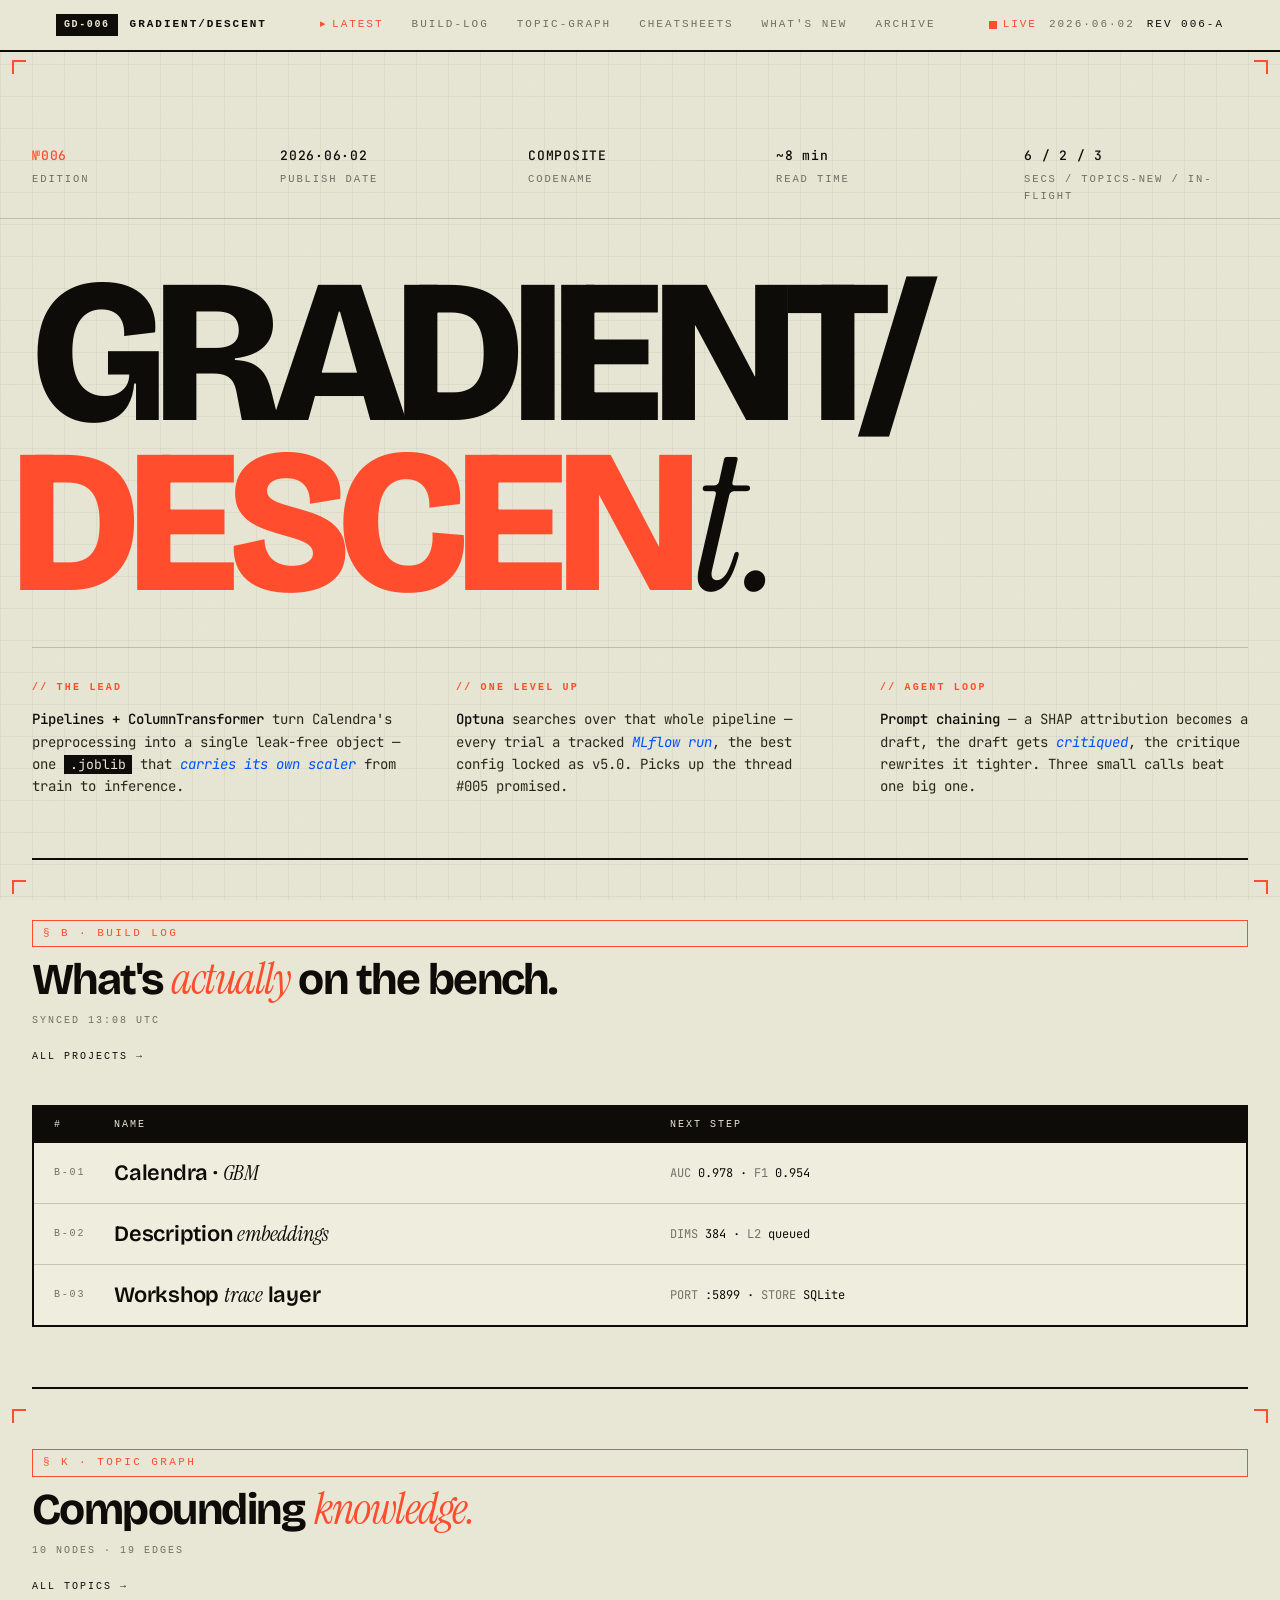
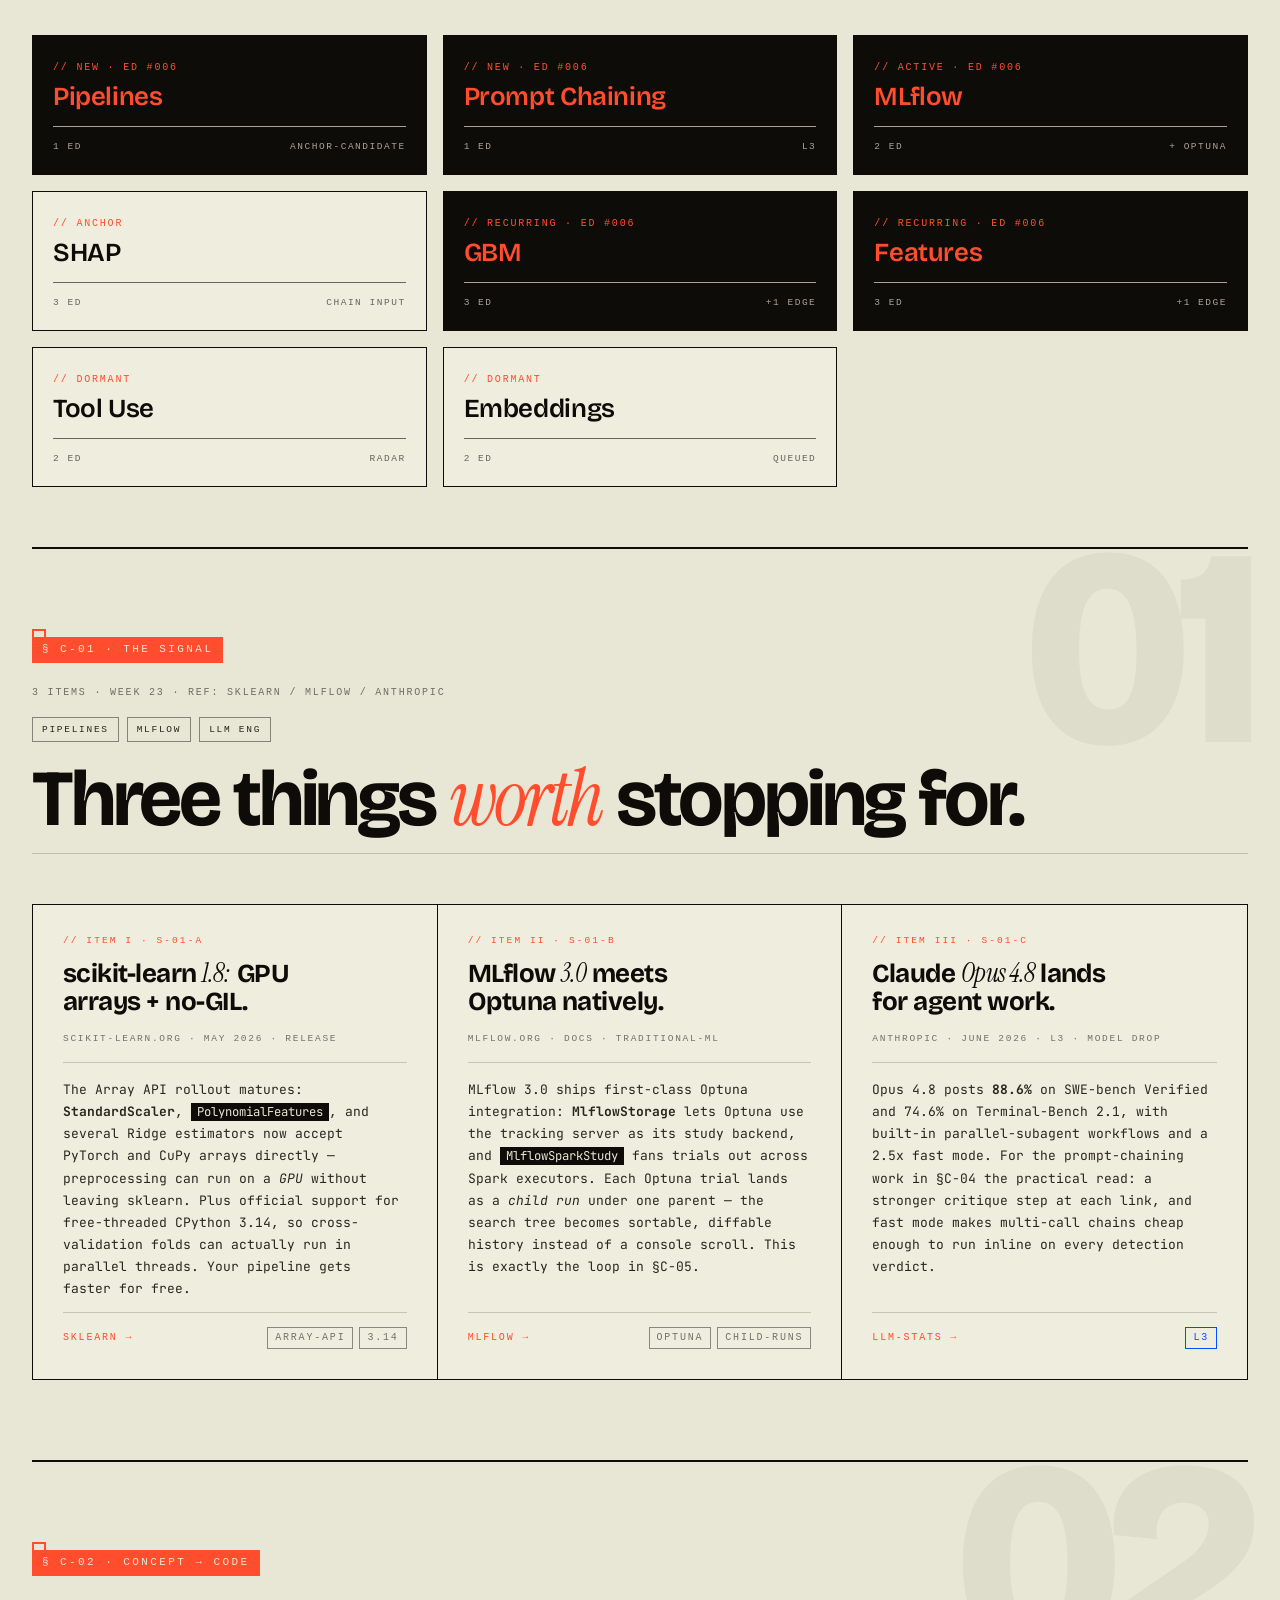
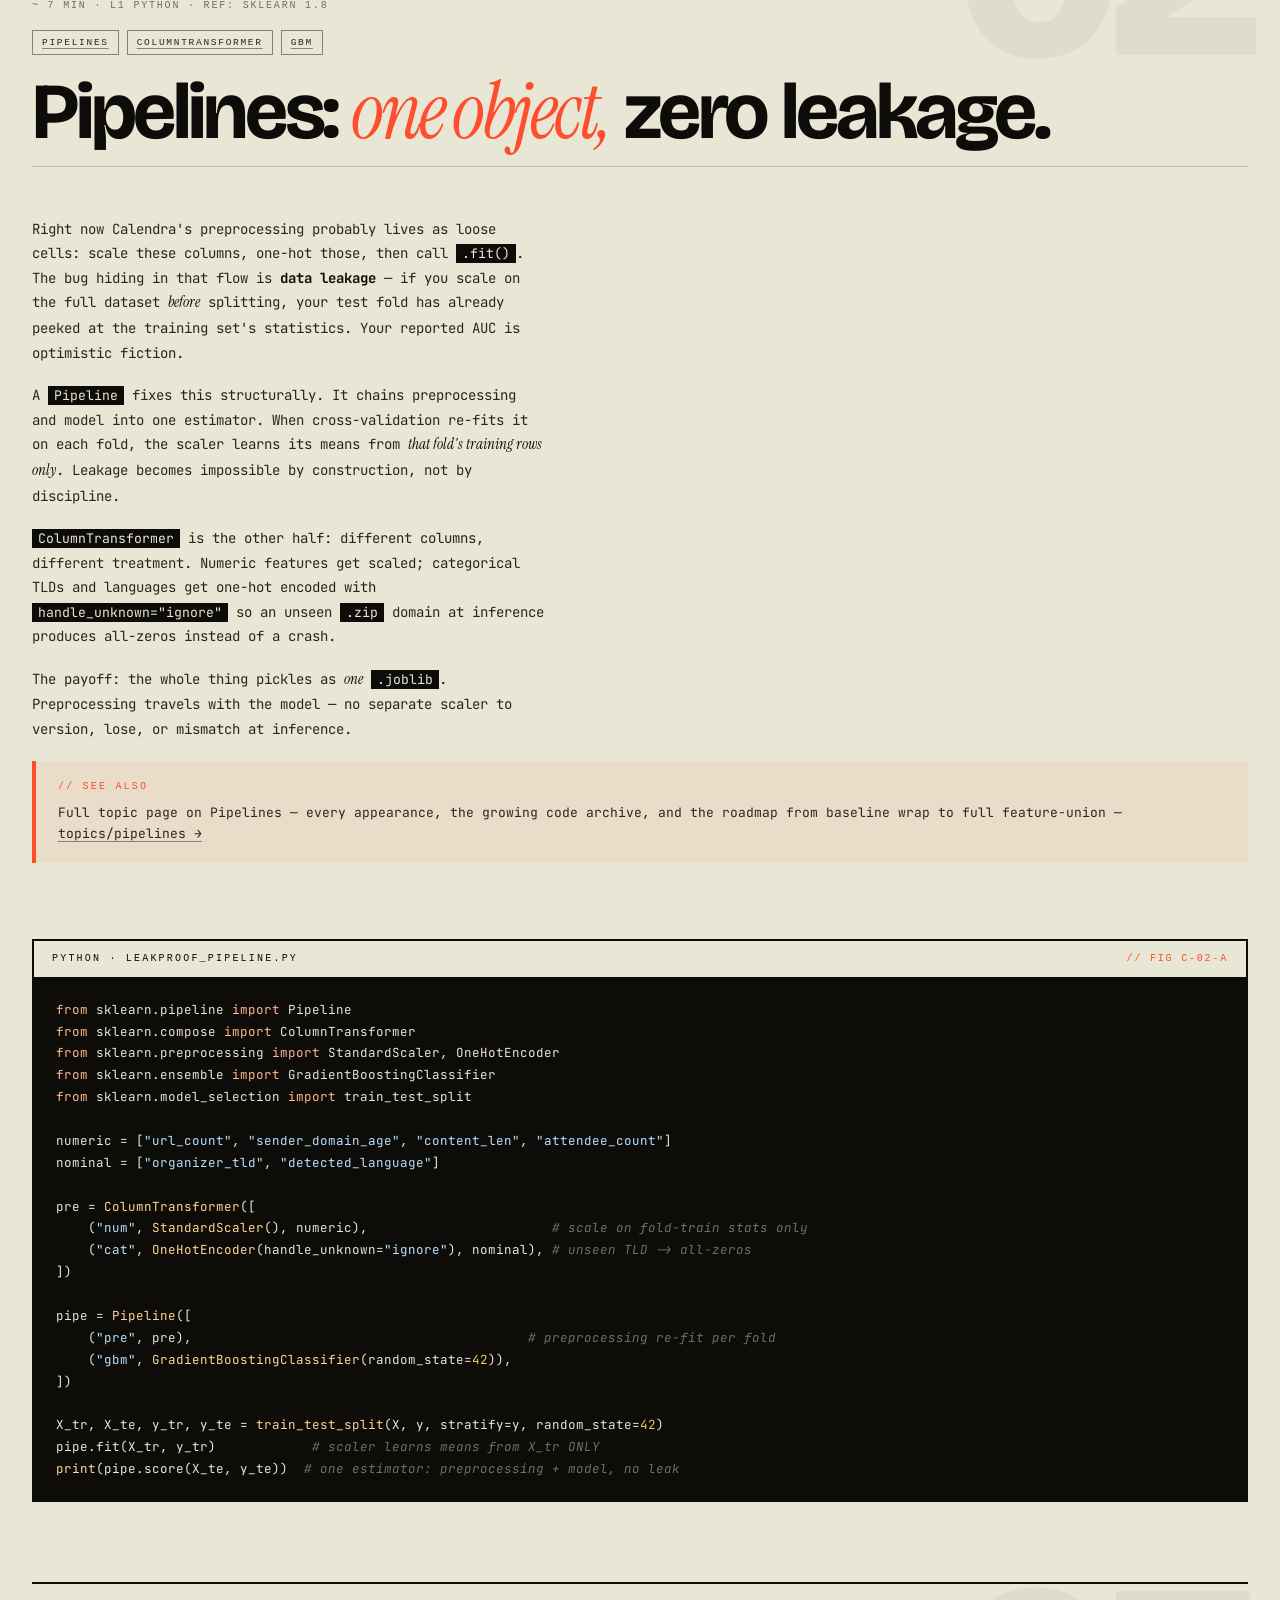
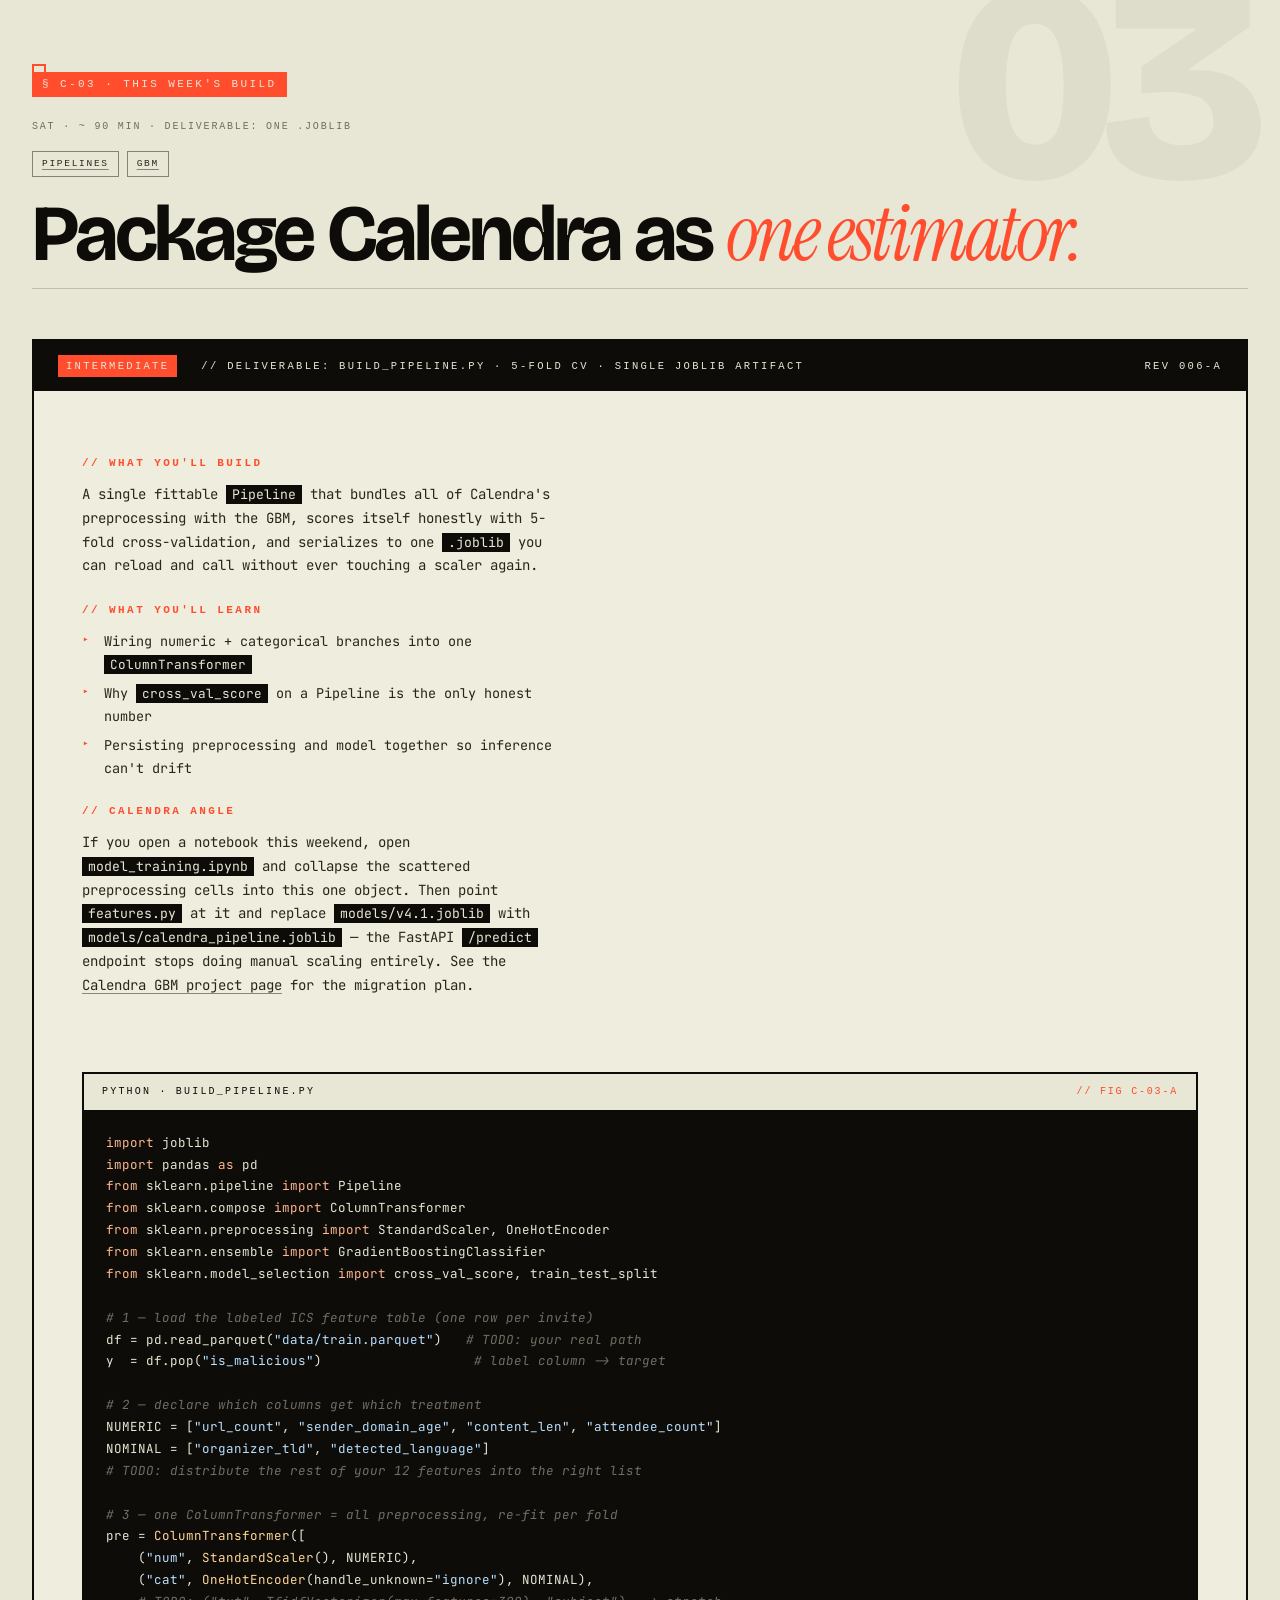
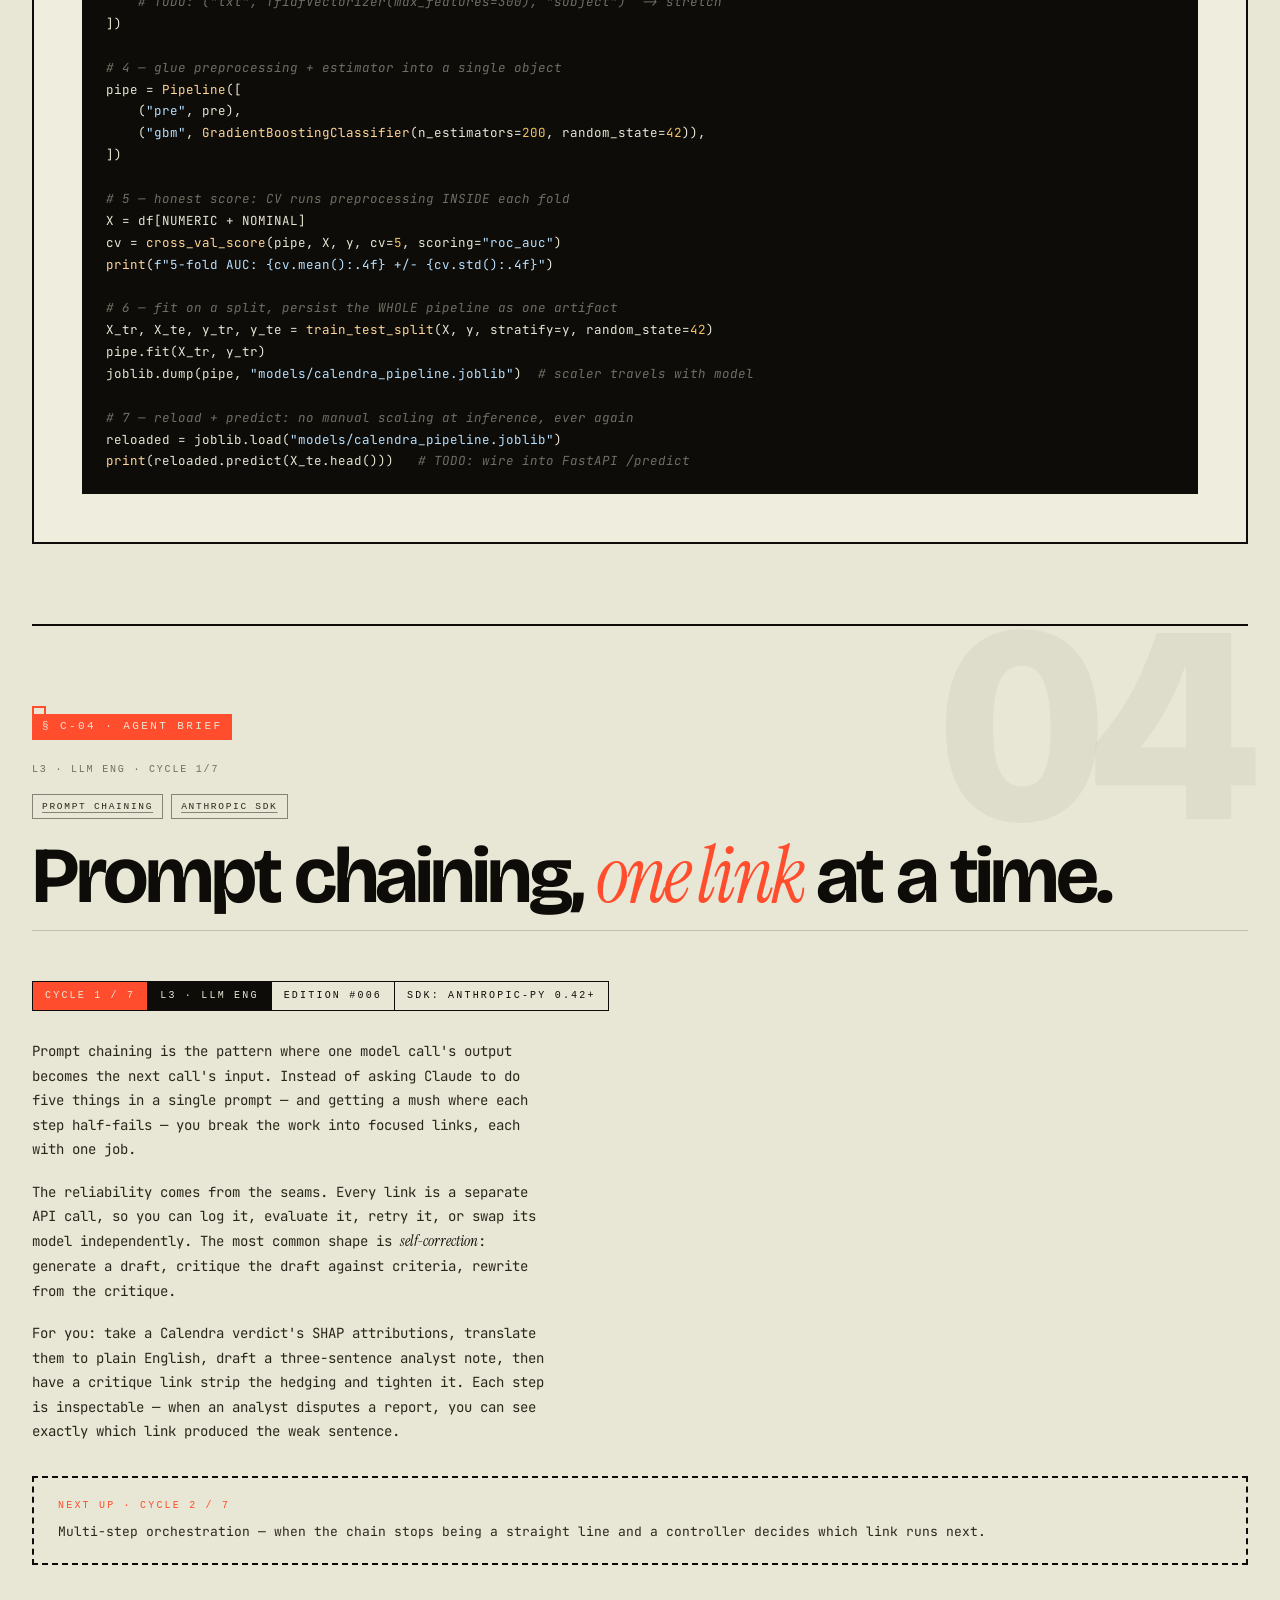
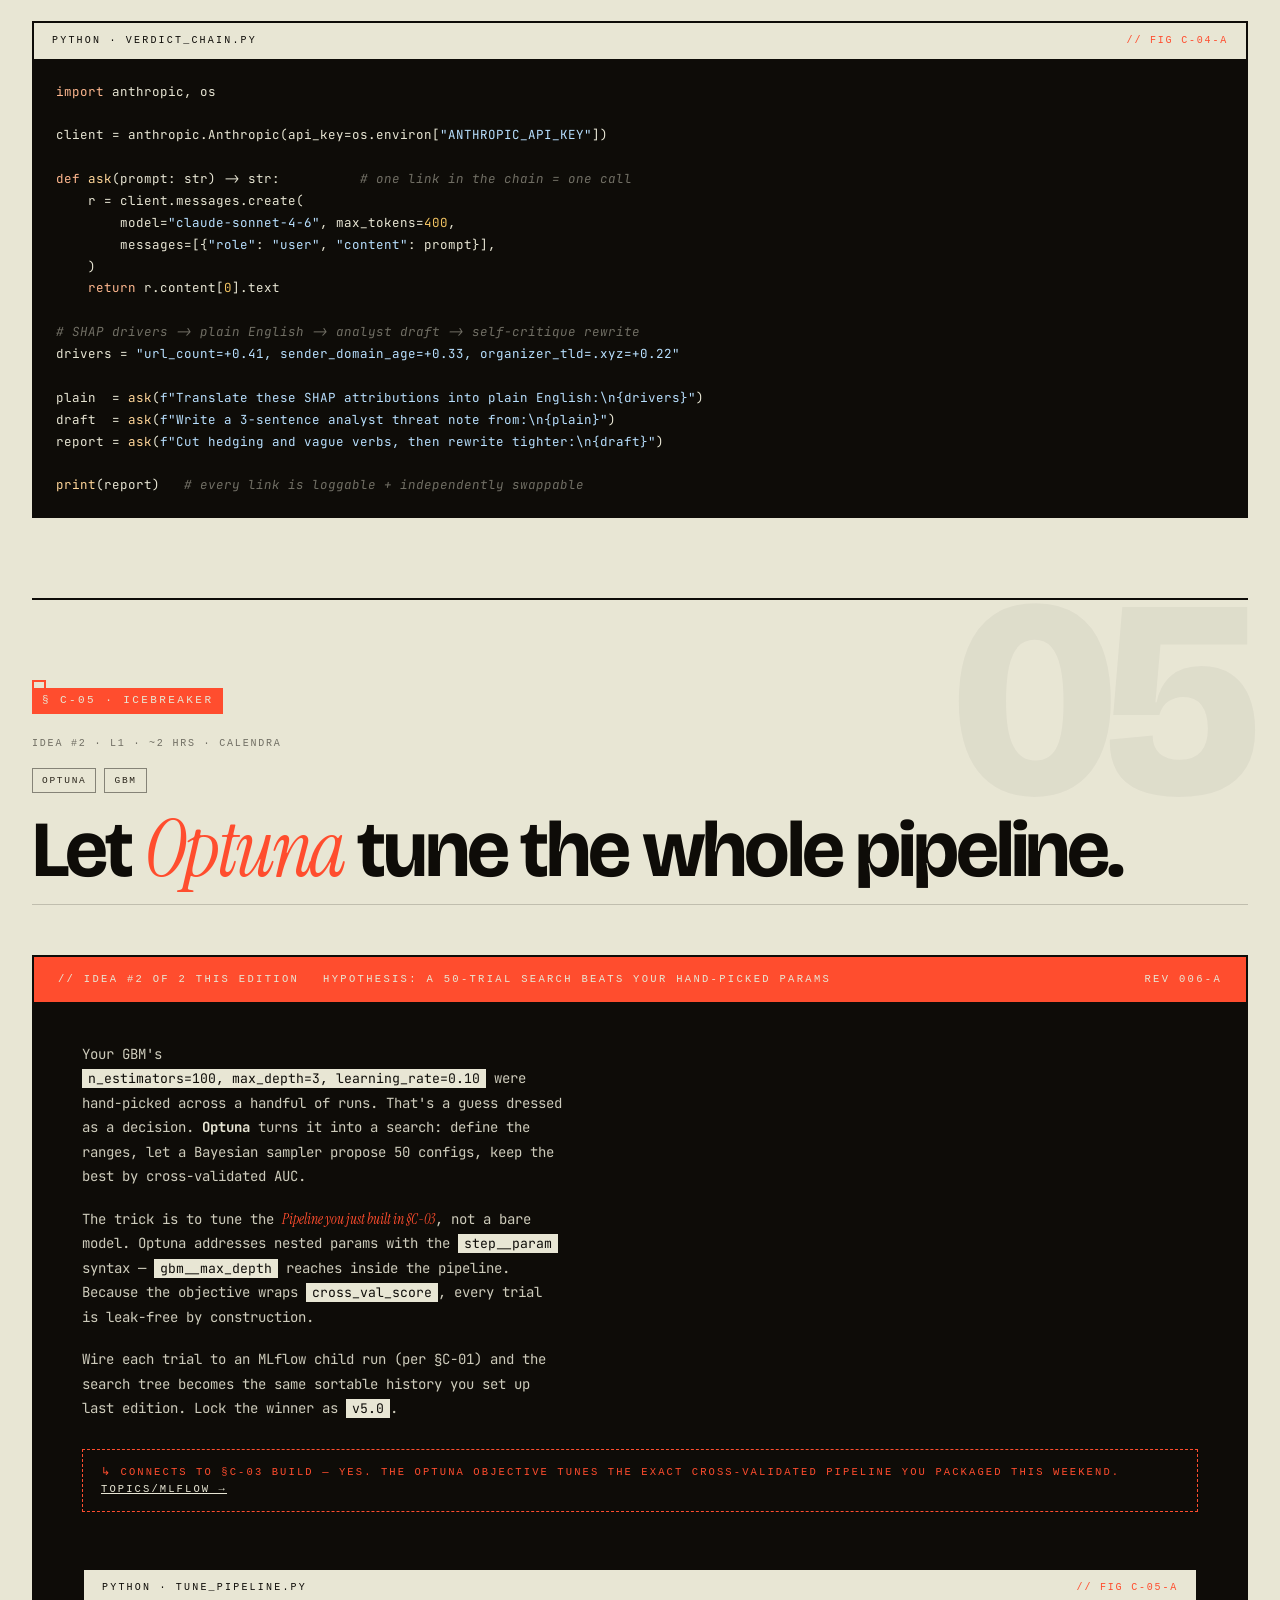
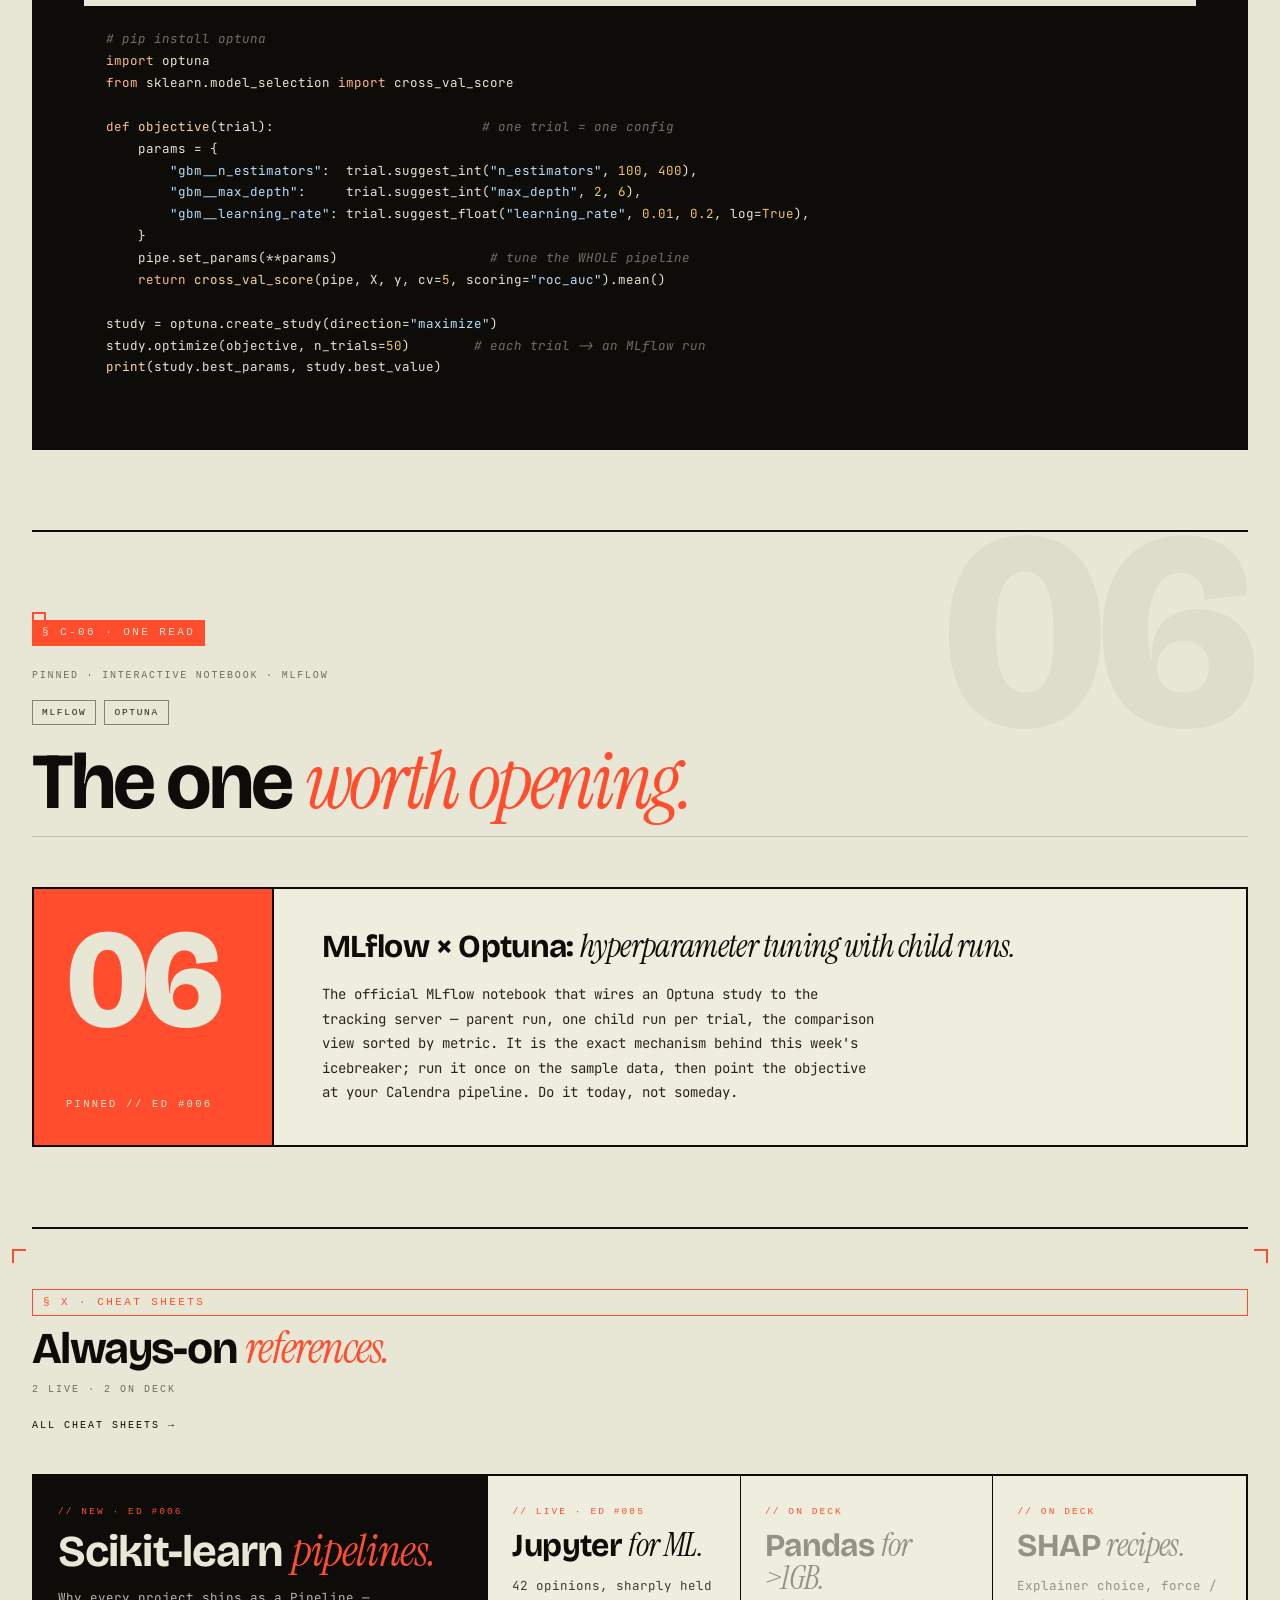
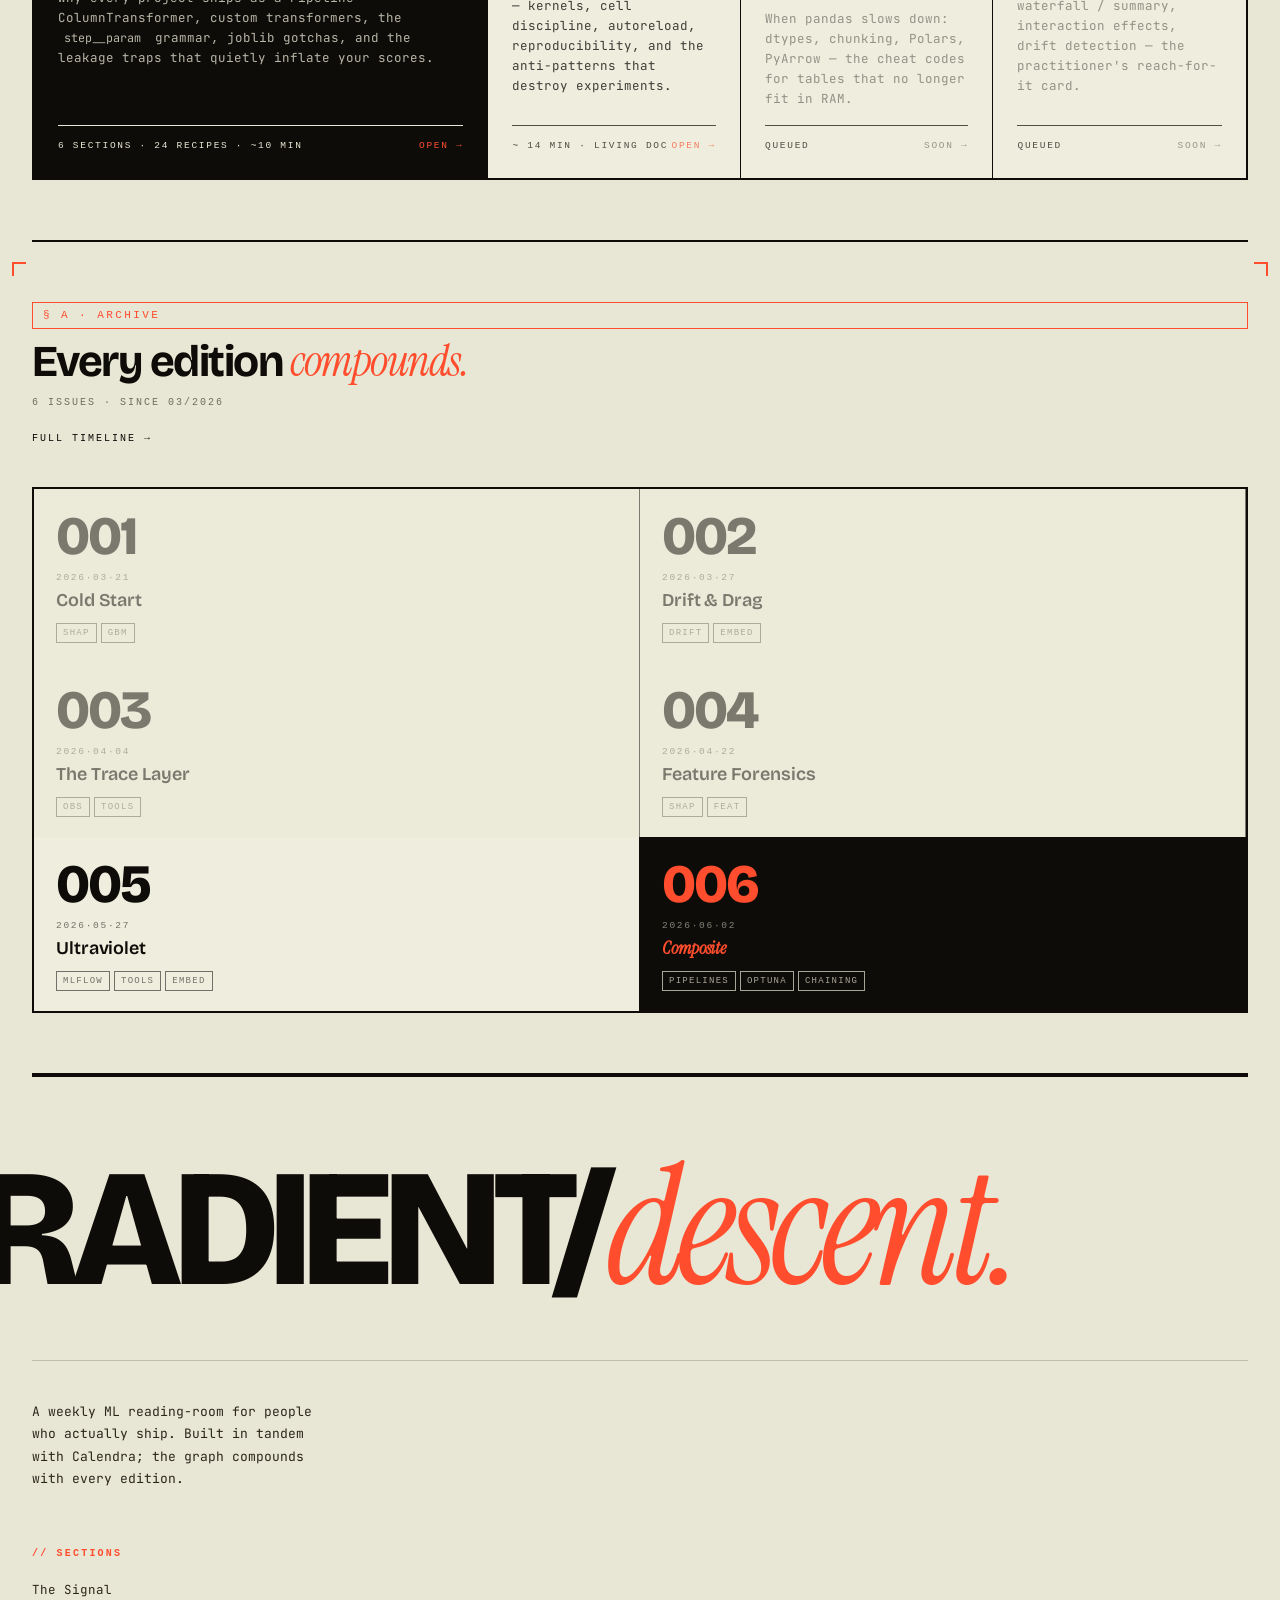
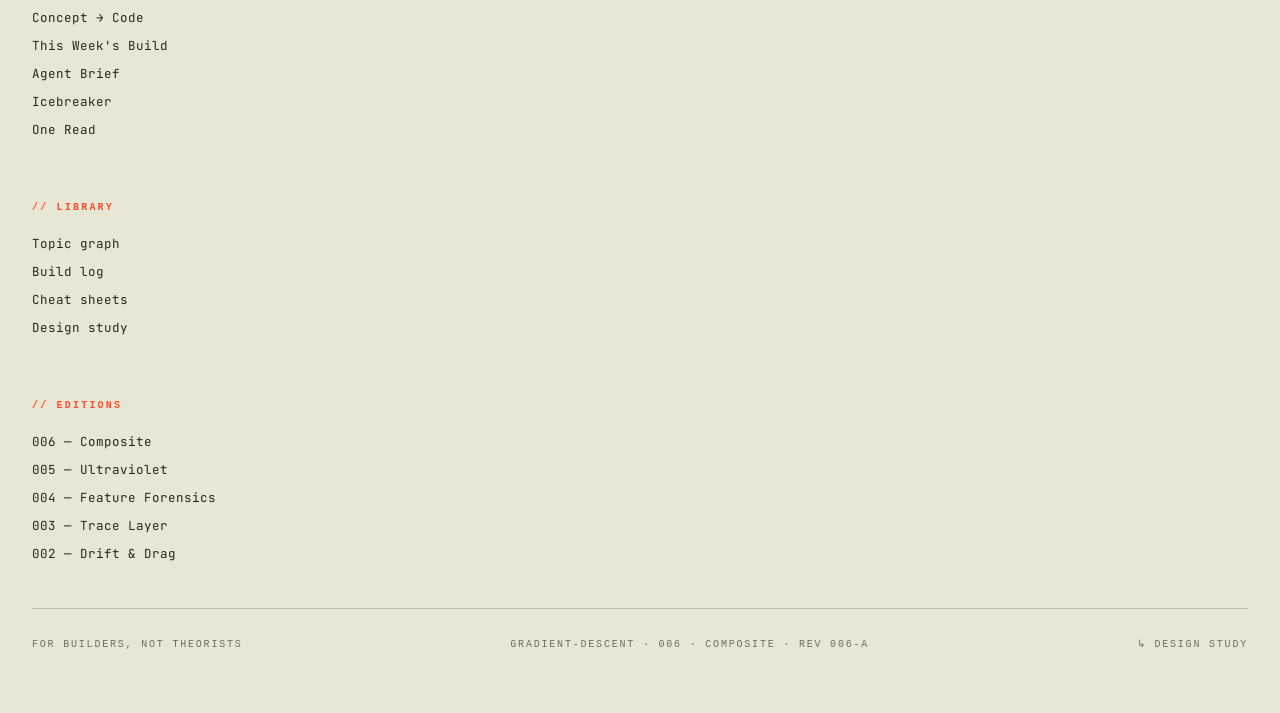
==== commit dfd7d596: "Add What's New changelog feed (whats-new.html) Data-driven, reverse-chron, grouped by edition. Sourc" ====
--- a/index.html
+++ b/index.html
@@ -412,6 +412,7 @@
         <a href="projects/index.html">build-log</a>
         <a href="topics/index.html">topic-graph</a>
         <a href="cheatsheets/index.html">cheatsheets</a>
+        <a href="whats-new.html">what's new</a>
         <a href="#archive">archive</a>
       </div>
       <div class="nav-meta">
